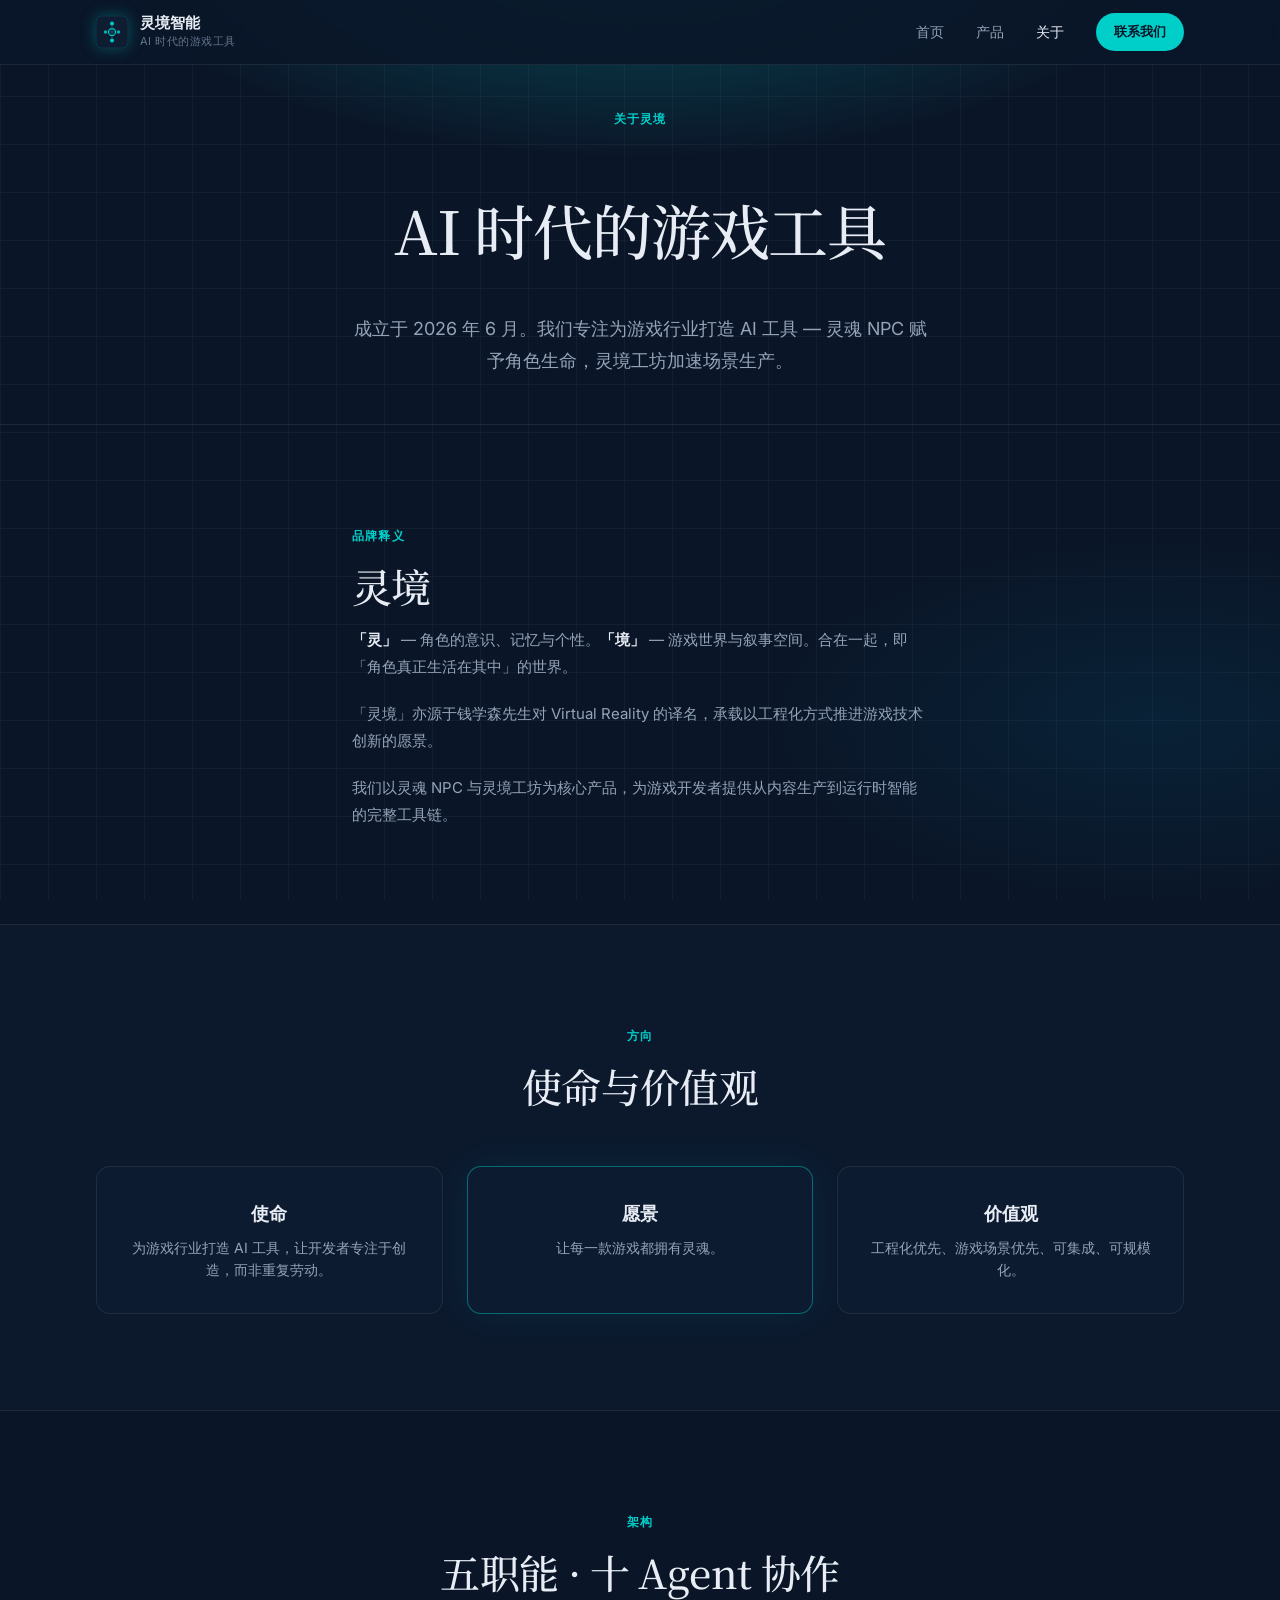
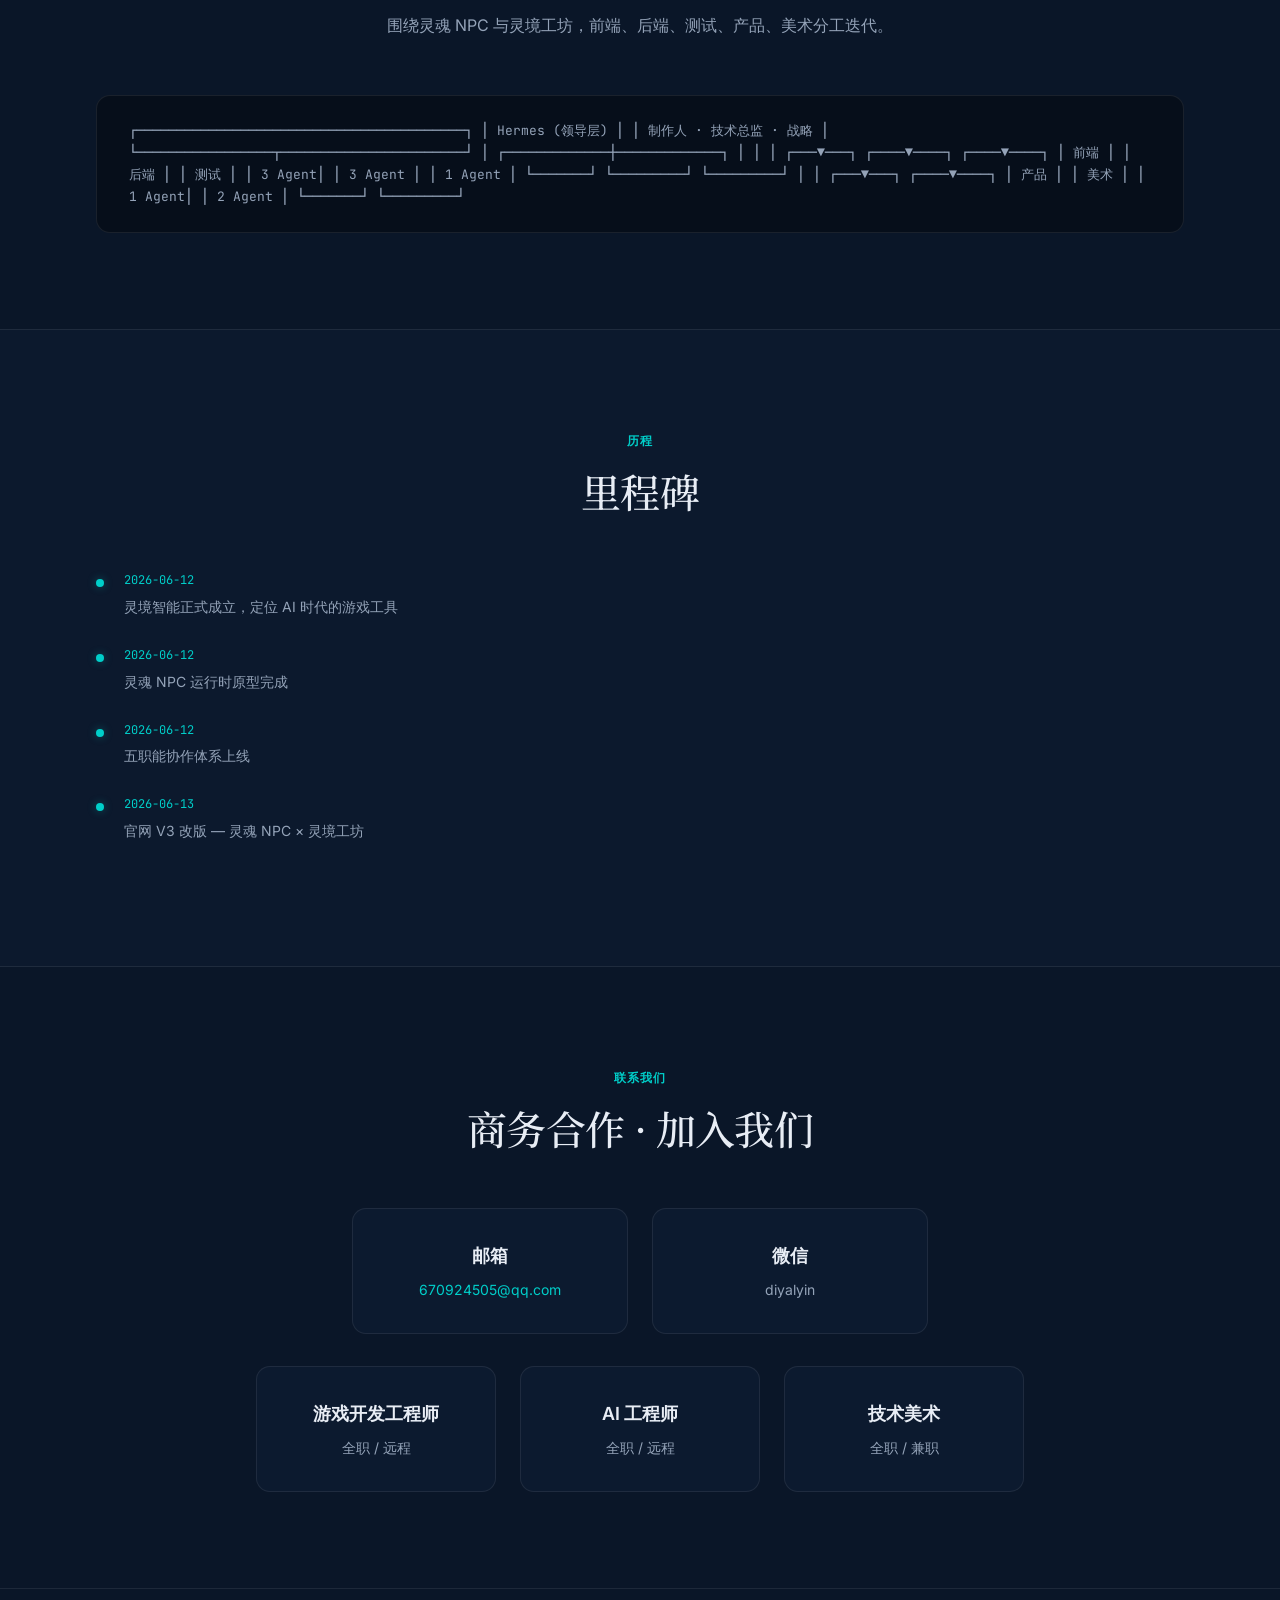
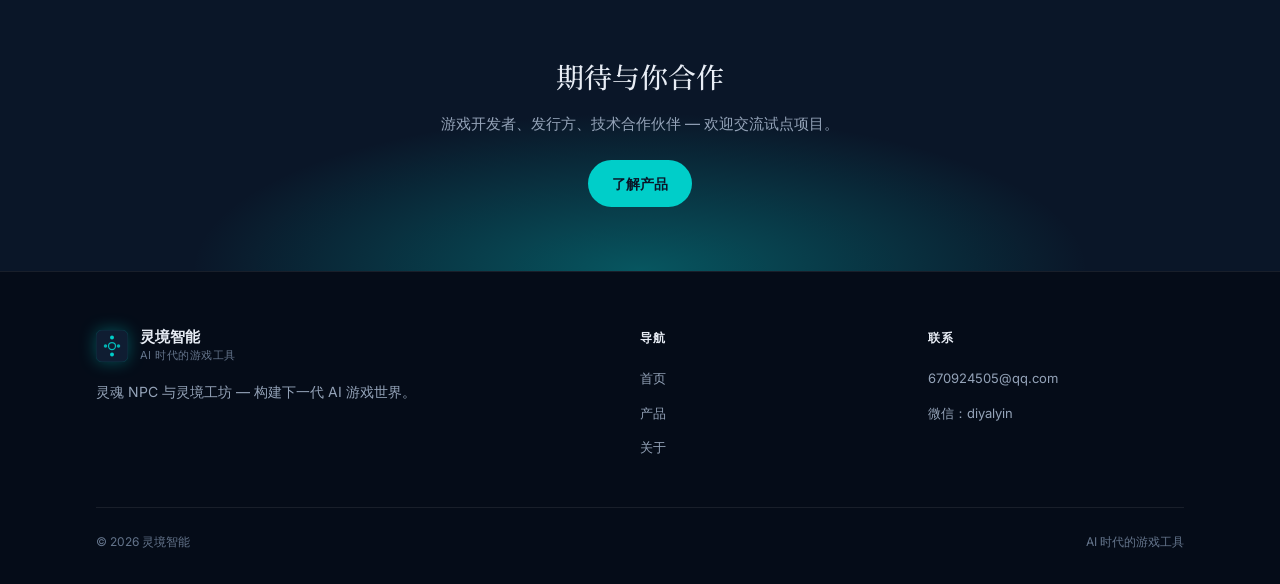
==== about/index.html @ af790daf "feat: 官网 V3 改版 — AI 时代的游戏工具 - 战略定位调整为「AI 时代的游戏工具」 - 主打产品：灵魂 NPC + 灵境工坊 - 移除内部工具（MCP/DSL 等）对外展示 - 首页重" ====
<!DOCTYPE html>
<html lang="zh-CN">
<head>
  <meta charset="UTF-8">
  <meta name="viewport" content="width=device-width, initial-scale=1.0">
  <link rel="icon" type="image/svg+xml" href="../favicon.svg">
  <meta name="description" content="灵境智能 — AI 时代的游戏工具。使命、愿景与团队。">
  <meta property="og:title" content="关于我们 | 灵境智能">
  <link rel="preconnect" href="https://fonts.googleapis.com">
  <link rel="preconnect" href="https://fonts.gstatic.com" crossorigin>
  <link href="https://fonts.googleapis.com/css2?family=Inter:wght@400;500;600&family=JetBrains+Mono:wght@400;500&family=Noto+Serif+SC:wght@400;500;600&display=swap" rel="stylesheet">
  <link rel="stylesheet" href="../assets/site.css">
  <title>关于我们 | 灵境智能</title>
</head>
<body>
  <header class="site-header">
    <div class="container inner">
      <a href="../" class="brand">
        <svg class="brand-logo" width="32" height="32" viewBox="0 0 32 32" fill="none" aria-hidden="true">
          <rect width="32" height="32" rx="6" fill="#0f1d32" stroke="rgba(0,206,201,0.25)" stroke-width="0.5"/>
          <circle cx="16" cy="7.5" r="2" fill="#00cec9"/>
          <circle cx="9.5" cy="16" r="1.75" fill="#00cec9" opacity="0.85"/>
          <circle cx="22.5" cy="16" r="1.75" fill="#00cec9" opacity="0.85"/>
          <circle cx="16" cy="24.5" r="2" fill="#00cec9"/>
          <circle cx="16" cy="16" r="3.5" stroke="#00cec9" stroke-width="1.25" fill="none" opacity="0.9"/>
          <line x1="16" y1="9.5" x2="16" y2="22.5" stroke="#00cec9" stroke-width="0.75" opacity="0.45"/>
          <line x1="11" y1="16" x2="21" y2="16" stroke="#00cec9" stroke-width="0.75" opacity="0.3"/>
        </svg>
        <div>
          <div class="brand-name">灵境智能</div>
          <div class="brand-tag">AI 时代的游戏工具</div>
        </div>
      </a>
      <nav class="nav-desktop">
        <a href="../" class="nav-link">首页</a>
        <a href="../product/" class="nav-link">产品</a>
        <a href="./" class="nav-link active">关于</a>
        <a href="#contact" class="btn btn-primary btn-sm">联系我们</a>
      </nav>
      <button id="nav-toggle" class="nav-toggle" aria-label="打开菜单" aria-expanded="false">
        <svg width="24" height="24" fill="none" stroke="currentColor" stroke-width="2" viewBox="0 0 24 24"><path d="M4 6h16M4 12h16M4 18h16"/></svg>
      </button>
    </div>
    <div id="nav-mobile" class="nav-mobile container">
      <a href="../">首页</a>
      <a href="../product/">产品</a>
      <a href="./" class="active">关于</a>
    </div>
  </header>

  <main>
    <section class="page-hero">
      <div class="container fade-in text-center" style="max-width:40rem;margin:0 auto">
        <span class="eyebrow">关于灵境</span>
        <h1 class="display-xl">AI 时代的游戏工具</h1>
        <p class="lead" style="margin:1.25rem auto 0">
          成立于 2026 年 6 月。我们专注为游戏行业打造 AI 工具 — 灵魂 NPC 赋予角色生命，灵境工坊加速场景生产。
        </p>
      </div>
    </section>

    <section class="section">
      <div class="container" style="max-width:40rem">
        <div class="fade-in">
          <span class="eyebrow">品牌释义</span>
          <h2 class="display-lg section-title">灵境</h2>
          <div style="color:var(--ink-muted);font-size:0.9375rem;line-height:1.8">
            <p style="margin:0 0 1.25rem"><strong style="color:var(--ink)">「灵」</strong> — 角色的意识、记忆与个性。<strong style="color:var(--ink)">「境」</strong> — 游戏世界与叙事空间。合在一起，即「角色真正生活在其中」的世界。</p>
            <p style="margin:0 0 1.25rem">「灵境」亦源于钱学森先生对 Virtual Reality 的译名，承载以工程化方式推进游戏技术创新的愿景。</p>
            <p style="margin:0">我们以灵魂 NPC 与灵境工坊为核心产品，为游戏开发者提供从内容生产到运行时智能的完整工具链。</p>
          </div>
        </div>
      </div>
    </section>

    <section class="section section-alt">
      <div class="container">
        <div class="section-header center fade-in">
          <span class="eyebrow">方向</span>
          <h2 class="display-lg section-title">使命与价值观</h2>
        </div>
        <div class="card-grid cols-3 fade-in">
          <div class="card text-center">
            <h3>使命</h3>
            <p>为游戏行业打造 AI 工具，让开发者专注于创造，而非重复劳动。</p>
          </div>
          <div class="card text-center featured">
            <h3>愿景</h3>
            <p>让每一款游戏都拥有灵魂。</p>
          </div>
          <div class="card text-center">
            <h3>价值观</h3>
            <p>工程化优先、游戏场景优先、可集成、可规模化。</p>
          </div>
        </div>
      </div>
    </section>

    <section class="section">
      <div class="container">
        <div class="section-header center fade-in">
          <span class="eyebrow">架构</span>
          <h2 class="display-lg section-title">五职能 · 十 Agent 协作</h2>
          <p class="section-desc">围绕灵魂 NPC 与灵境工坊，前端、后端、测试、产品、美术分工迭代。</p>
        </div>
        <div class="code-block fade-in diagram">
┌─────────────────────────────────────────┐
│              Hermes (领导层)               │
│         制作人 · 技术总监 · 战略            │
└─────────────────┬───────────────────────┘
                  │
    ┌─────────────┼─────────────┐
    │             │             │
┌───▼───┐   ┌────▼────┐   ┌────▼────┐
│ 前端  │   │  后端   │   │  测试   │
│ 3 Agent│   │ 3 Agent │   │ 1 Agent │
└───────┘   └─────────┘   └─────────┘
    │             │
┌───▼───┐   ┌────▼────┐
│ 产品  │   │  美术   │
│ 1 Agent│   │ 2 Agent │
└───────┘   └─────────┘
        </div>
      </div>
    </section>

    <section class="section section-alt">
      <div class="container">
        <div class="section-header center fade-in">
          <span class="eyebrow">历程</span>
          <h2 class="display-lg section-title">里程碑</h2>
        </div>
        <div class="timeline fade-in">
          <div class="timeline-item"><div class="timeline-dot"></div><div><div class="timeline-date">2026-06-12</div><div class="timeline-text">灵境智能正式成立，定位 AI 时代的游戏工具</div></div></div>
          <div class="timeline-item"><div class="timeline-dot"></div><div><div class="timeline-date">2026-06-12</div><div class="timeline-text">灵魂 NPC 运行时原型完成</div></div></div>
          <div class="timeline-item"><div class="timeline-dot"></div><div><div class="timeline-date">2026-06-12</div><div class="timeline-text">五职能协作体系上线</div></div></div>
          <div class="timeline-item"><div class="timeline-dot"></div><div><div class="timeline-date">2026-06-13</div><div class="timeline-text">官网 V3 改版 — 灵魂 NPC × 灵境工坊</div></div></div>
        </div>
      </div>
    </section>

    <section class="section" id="contact">
      <div class="container">
        <div class="section-header center fade-in">
          <span class="eyebrow">联系我们</span>
          <h2 class="display-lg section-title">商务合作 · 加入我们</h2>
        </div>
        <div class="card-grid cols-2 fade-in" style="max-width:36rem;margin:0 auto 2rem">
          <div class="card text-center">
            <h3>邮箱</h3>
            <p><a href="mailto:670924505@qq.com" style="color:var(--accent)">670924505@qq.com</a></p>
          </div>
          <div class="card text-center">
            <h3>微信</h3>
            <p>diyalyin</p>
          </div>
        </div>
        <div class="card-grid cols-3 fade-in" style="max-width:48rem;margin:0 auto">
          <div class="card text-center"><h3>游戏开发工程师</h3><p>全职 / 远程</p></div>
          <div class="card text-center"><h3>AI 工程师</h3><p>全职 / 远程</p></div>
          <div class="card text-center"><h3>技术美术</h3><p>全职 / 兼职</p></div>
        </div>
      </div>
    </section>

    <section class="cta-band">
      <div class="container fade-in">
        <h2>期待与你合作</h2>
        <p>游戏开发者、发行方、技术合作伙伴 — 欢迎交流试点项目。</p>
        <a href="../product/" class="btn btn-primary">了解产品</a>
      </div>
    </section>
  </main>

  <footer class="site-footer">
    <div class="container">
      <div class="footer-grid">
        <div>
          <a href="../" class="brand">
            <svg class="brand-logo" width="32" height="32" viewBox="0 0 32 32" fill="none" aria-hidden="true">
              <rect width="32" height="32" rx="6" fill="#0f1d32" stroke="rgba(0,206,201,0.25)" stroke-width="0.5"/>
              <circle cx="16" cy="7.5" r="2" fill="#00cec9"/>
              <circle cx="9.5" cy="16" r="1.75" fill="#00cec9" opacity="0.85"/>
              <circle cx="22.5" cy="16" r="1.75" fill="#00cec9" opacity="0.85"/>
              <circle cx="16" cy="24.5" r="2" fill="#00cec9"/>
              <circle cx="16" cy="16" r="3.5" stroke="#00cec9" stroke-width="1.25" fill="none" opacity="0.9"/>
            </svg>
            <div><div class="brand-name">灵境智能</div><div class="brand-tag">AI 时代的游戏工具</div></div>
          </a>
          <p class="footer-desc">灵魂 NPC 与灵境工坊 — 构建下一代 AI 游戏世界。</p>
        </div>
        <div class="footer-col"><h4>导航</h4><ul><li><a href="../">首页</a></li><li><a href="../product/">产品</a></li><li><a href="./">关于</a></li></ul></div>
        <div class="footer-col"><h4>联系</h4><ul><li><a href="mailto:670924505@qq.com">670924505@qq.com</a></li><li><span>微信：diyalyin</span></li></ul></div>
      </div>
      <div class="footer-bottom"><span>© 2026 灵境智能</span><span>AI 时代的游戏工具</span></div>
    </div>
  </footer>
  <script src="../assets/site.js"></script>
</body>
</html>
---- assets/site.css ----
/* 灵境智能 — AI 时代的游戏工具 · 深色科技风 */
:root {
  --bg-deep: #0a1628;
  --bg-elevated: #0f1d32;
  --bg-card: rgba(15, 29, 50, 0.72);
  --bg-card-hover: rgba(20, 36, 62, 0.85);
  --ink: #e8edf5;
  --ink-muted: #94a3b8;
  --ink-subtle: #64748b;
  --accent: #00cec9;
  --accent-dim: rgba(0, 206, 201, 0.15);
  --accent-glow: rgba(0, 206, 201, 0.35);
  --border: rgba(255, 255, 255, 0.08);
  --border-strong: rgba(255, 255, 255, 0.14);
  --max-w: 72rem;
  --section-y: 6rem;
  --radius: 0.625rem;
  --radius-lg: 0.875rem;
  --font-display: "Noto Serif SC", "Source Han Serif SC", Georgia, serif;
  --font-body: "Inter", system-ui, -apple-system, sans-serif;
  --font-mono: "JetBrains Mono", "Fira Code", monospace;
}

*, *::before, *::after { box-sizing: border-box; }

html {
  scroll-behavior: smooth;
  -webkit-font-smoothing: antialiased;
}

body {
  margin: 0;
  font-family: var(--font-body);
  font-size: 1rem;
  line-height: 1.65;
  color: var(--ink);
  background-color: var(--bg-deep);
  background-image:
    radial-gradient(ellipse 80% 50% at 50% -10%, var(--accent-glow) 0%, transparent 55%),
    radial-gradient(ellipse 60% 40% at 90% 80%, rgba(0, 120, 160, 0.12) 0%, transparent 50%),
    linear-gradient(rgba(255, 255, 255, 0.035) 1px, transparent 1px),
    linear-gradient(90deg, rgba(255, 255, 255, 0.035) 1px, transparent 1px);
  background-size: 100% 100%, 100% 100%, 48px 48px, 48px 48px;
  background-attachment: fixed;
}

img, svg { display: block; max-width: 100%; }

a { color: inherit; text-decoration: none; }

.container {
  width: 100%;
  max-width: var(--max-w);
  margin: 0 auto;
  padding: 0 1.5rem;
}

@media (min-width: 768px) {
  .container { padding: 0 2rem; }
}

/* —— Typography —— */
.display-xl {
  font-family: var(--font-display);
  font-size: clamp(2.25rem, 5vw, 3.75rem);
  font-weight: 500;
  line-height: 1.15;
  letter-spacing: -0.02em;
  color: var(--ink);
}

.display-lg {
  font-family: var(--font-display);
  font-size: clamp(1.75rem, 3.5vw, 2.5rem);
  font-weight: 500;
  line-height: 1.2;
  letter-spacing: -0.015em;
}

.lead {
  font-size: 1.125rem;
  line-height: 1.75;
  color: var(--ink-muted);
  max-width: 36rem;
}

.eyebrow {
  display: inline-block;
  font-size: 0.75rem;
  font-weight: 600;
  letter-spacing: 0.1em;
  text-transform: uppercase;
  color: var(--accent);
  margin-bottom: 1rem;
}

.section-title { margin: 0 0 1rem; }

.section-desc {
  margin: 0;
  color: var(--ink-muted);
  max-width: 32rem;
}

/* —— Logo SVG —— */
.brand-logo {
  flex-shrink: 0;
  filter: drop-shadow(0 0 8px var(--accent-glow));
}

/* —— Header —— */
.site-header {
  position: fixed;
  top: 0;
  left: 0;
  right: 0;
  z-index: 100;
  background: rgba(10, 22, 40, 0.88);
  backdrop-filter: blur(16px);
  border-bottom: 1px solid var(--border);
}

.site-header .inner {
  display: flex;
  align-items: center;
  justify-content: space-between;
  height: 4rem;
}

.brand {
  display: flex;
  align-items: center;
  gap: 0.75rem;
}

.brand-name {
  font-weight: 600;
  font-size: 0.9375rem;
  line-height: 1.2;
}

.brand-tag {
  font-size: 0.6875rem;
  color: var(--ink-subtle);
  letter-spacing: 0.04em;
}

.nav-desktop {
  display: none;
  align-items: center;
  gap: 2rem;
}

@media (min-width: 768px) {
  .nav-desktop { display: flex; }
}

.nav-link {
  font-size: 0.875rem;
  font-weight: 500;
  color: var(--ink-muted);
  transition: color 0.2s;
}

.nav-link:hover,
.nav-link.active { color: var(--ink); }

.nav-toggle {
  display: flex;
  padding: 0.5rem;
  background: none;
  border: none;
  cursor: pointer;
  color: var(--ink);
}

@media (min-width: 768px) {
  .nav-toggle { display: none; }
}

.nav-mobile {
  display: none;
  padding: 1rem 0 1.25rem;
  border-top: 1px solid var(--border);
  background: var(--bg-deep);
}

.nav-mobile.open { display: block; }

.nav-mobile a {
  display: block;
  padding: 0.625rem 0;
  font-size: 0.875rem;
  font-weight: 500;
  color: var(--ink-muted);
}

.nav-mobile a.active { color: var(--accent); }

/* —— Buttons —— */
.btn {
  display: inline-flex;
  align-items: center;
  justify-content: center;
  gap: 0.5rem;
  padding: 0.75rem 1.5rem;
  font-size: 0.875rem;
  font-weight: 600;
  border-radius: 999px;
  border: none;
  cursor: pointer;
  transition: background 0.2s, color 0.2s, border-color 0.2s, box-shadow 0.2s;
}

.btn-primary {
  background: var(--accent);
  color: var(--bg-deep);
}

.btn-primary:hover {
  background: #2dd4cc;
  box-shadow: 0 0 24px var(--accent-glow);
}

.btn-secondary {
  background: transparent;
  color: var(--ink);
  border: 1px solid var(--border-strong);
}

.btn-secondary:hover {
  border-color: var(--accent);
  background: var(--accent-dim);
}

.btn-accent {
  background: var(--accent-dim);
  color: var(--accent);
  border: 1px solid rgba(0, 206, 201, 0.3);
}

.btn-accent:hover {
  background: rgba(0, 206, 201, 0.25);
}

.btn-sm { padding: 0.5rem 1.125rem; font-size: 0.8125rem; }

/* —— Hero —— */
.hero {
  padding: calc(4rem + 3rem) 0 var(--section-y);
  position: relative;
}

.hero::before {
  content: "";
  position: absolute;
  top: 10%;
  right: 5%;
  width: 28rem;
  height: 28rem;
  background: radial-gradient(circle, var(--accent-glow) 0%, transparent 65%);
  pointer-events: none;
  z-index: 0;
}

.hero-grid {
  display: grid;
  gap: 3rem;
  align-items: center;
  position: relative;
  z-index: 1;
}

@media (min-width: 960px) {
  .hero-grid {
    grid-template-columns: 1fr 1fr;
    gap: 4rem;
  }
}

.hero-actions {
  display: flex;
  flex-wrap: wrap;
  gap: 0.75rem;
  margin-top: 2rem;
}

/* Hero capability cards (CSS-drawn) */
.hero-cards {
  position: relative;
  min-height: 22rem;
  display: flex;
  align-items: center;
  justify-content: center;
}

.hero-card {
  position: absolute;
  width: min(17rem, 88%);
  padding: 1.25rem 1.375rem;
  border-radius: var(--radius-lg);
  background: var(--bg-card);
  border: 1px solid var(--border);
  backdrop-filter: blur(12px);
  box-shadow: 0 8px 32px rgba(0, 0, 0, 0.35);
  transition: transform 0.4s ease, border-color 0.3s;
}

.hero-card:hover {
  border-color: rgba(0, 206, 201, 0.4);
}

.hero-card-icon {
  display: flex;
  align-items: center;
  justify-content: center;
  width: 2.25rem;
  height: 2.25rem;
  border-radius: var(--radius);
  background: var(--accent-dim);
  margin-bottom: 0.75rem;
  color: var(--accent);
}

.hero-card h3 {
  margin: 0 0 0.375rem;
  font-size: 1rem;
  font-weight: 600;
  font-family: var(--font-display);
}

.hero-card p {
  margin: 0;
  font-size: 0.8125rem;
  color: var(--ink-muted);
  line-height: 1.55;
}

.hero-card-tag {
  display: inline-block;
  margin-top: 0.625rem;
  font-family: var(--font-mono);
  font-size: 0.625rem;
  color: var(--accent);
  letter-spacing: 0.04em;
}

.hero-card-1 {
  top: 0;
  left: 0;
  transform: rotate(-2deg);
  z-index: 3;
}

.hero-card-2 {
  top: 50%;
  right: 0;
  transform: translateY(-50%) rotate(1.5deg);
  z-index: 2;
}

.hero-card-3 {
  bottom: 0;
  left: 12%;
  transform: rotate(-1deg);
  z-index: 1;
}

@media (max-width: 959px) {
  .hero-cards {
    min-height: 26rem;
    margin-top: 1rem;
  }

  .hero-card-1 { top: 0; left: 50%; transform: translateX(-50%) rotate(-1deg); }
  .hero-card-2 { top: 34%; left: 50%; transform: translateX(-50%); }
  .hero-card-3 { bottom: 0; left: 50%; transform: translateX(-50%) rotate(1deg); }
}

/* —— Stats —— */
.stats-row {
  display: grid;
  grid-template-columns: repeat(2, 1fr);
  gap: 1px;
  background: var(--border);
  border: 1px solid var(--border);
  border-radius: var(--radius-lg);
  overflow: hidden;
  margin-top: 4rem;
}

@media (min-width: 640px) {
  .stats-row { grid-template-columns: repeat(4, 1fr); }
}

.stat-cell {
  background: var(--bg-elevated);
  padding: 1.5rem;
  text-align: center;
}

.stat-value {
  font-family: var(--font-display);
  font-size: 1.75rem;
  font-weight: 500;
  color: var(--accent);
}

.stat-label {
  font-size: 0.75rem;
  color: var(--ink-subtle);
  margin-top: 0.25rem;
}

/* —— Sections —— */
.section { padding: var(--section-y) 0; }

.section-alt {
  background: rgba(15, 29, 50, 0.5);
  border-top: 1px solid var(--border);
  border-bottom: 1px solid var(--border);
}

.section-dark {
  background: var(--bg-elevated);
  border-top: 1px solid var(--border);
}

.section-header { margin-bottom: 3.5rem; }

.section-header.center { text-align: center; }

.section-header.center .section-desc {
  margin-left: auto;
  margin-right: auto;
}

/* —— Cards —— */
.card-grid {
  display: grid;
  gap: 1.5rem;
}

@media (min-width: 768px) {
  .card-grid.cols-3 { grid-template-columns: repeat(3, 1fr); }
  .card-grid.cols-2 { grid-template-columns: repeat(2, 1fr); }
  .card-grid.cols-4 { grid-template-columns: repeat(4, 1fr); }
}

.card {
  background: var(--bg-card);
  border: 1px solid var(--border);
  border-radius: var(--radius-lg);
  padding: 2rem;
  transition: border-color 0.2s, background 0.2s, transform 0.2s;
}

.card:hover {
  border-color: rgba(0, 206, 201, 0.35);
  background: var(--bg-card-hover);
}

.card.featured {
  border-color: rgba(0, 206, 201, 0.45);
  box-shadow: 0 0 40px rgba(0, 206, 201, 0.08);
}

.card-tag {
  font-family: var(--font-mono);
  font-size: 0.6875rem;
  color: var(--accent);
  margin-bottom: 0.75rem;
}

.card-status {
  font-size: 0.6875rem;
  font-weight: 600;
  padding: 0.2rem 0.5rem;
  border-radius: 999px;
  background: var(--accent-dim);
  color: var(--accent);
}

.card-status.soon {
  background: rgba(100, 116, 139, 0.2);
  color: var(--ink-subtle);
}

.card h3 {
  margin: 0 0 0.5rem;
  font-size: 1.125rem;
  font-weight: 600;
}

.card p {
  margin: 0;
  font-size: 0.875rem;
  color: var(--ink-muted);
  line-height: 1.6;
}

.card-list {
  list-style: none;
  margin: 1.25rem 0 0;
  padding: 0;
}

.card-list li {
  font-size: 0.8125rem;
  color: var(--ink-muted);
  padding: 0.375rem 0;
  border-top: 1px solid var(--border);
}

.card-list li::before {
  content: "—";
  margin-right: 0.5rem;
  color: var(--accent);
}

/* —— Architecture stack —— */
.stack-diagram {
  display: grid;
  gap: 0.75rem;
  max-width: 36rem;
}

.stack-layer {
  display: flex;
  align-items: center;
  gap: 1rem;
  padding: 1rem 1.25rem;
  border-radius: var(--radius);
  border: 1px solid var(--border);
  background: var(--bg-card);
}

.stack-layer.highlight {
  border-color: rgba(0, 206, 201, 0.4);
  background: var(--accent-dim);
}

.stack-num {
  font-family: var(--font-mono);
  font-size: 0.75rem;
  color: var(--accent);
  min-width: 1.5rem;
}

.stack-layer h4 {
  margin: 0;
  font-size: 0.9375rem;
  font-weight: 600;
}

.stack-layer p {
  margin: 0.125rem 0 0;
  font-size: 0.75rem;
  color: var(--ink-muted);
}

/* —— Capability items —— */
.cap-item {
  padding: 2rem 0;
  border-top: 1px solid var(--border);
}

.cap-item:first-child { border-top: none; padding-top: 0; }

@media (min-width: 768px) {
  .cap-grid {
    display: grid;
    grid-template-columns: repeat(2, 1fr);
    gap: 0 3rem;
  }
  .cap-item { border-top: none; padding: 0; }
}

.cap-num {
  font-family: var(--font-mono);
  font-size: 0.75rem;
  color: var(--accent);
  margin-bottom: 0.75rem;
}

.cap-item h3 {
  margin: 0 0 0.5rem;
  font-size: 1rem;
  font-weight: 600;
}

.cap-item p {
  margin: 0;
  font-size: 0.875rem;
  color: var(--ink-muted);
}

/* —— Code block —— */
.code-block {
  background: rgba(0, 0, 0, 0.35);
  border: 1px solid var(--border);
  border-radius: var(--radius-lg);
  padding: 1.5rem 2rem;
  overflow-x: auto;
  font-family: var(--font-mono);
  font-size: 0.8125rem;
  line-height: 1.7;
  color: var(--ink-muted);
}

.code-block .comment { color: var(--ink-subtle); }
.code-block .key { color: var(--accent); }
.code-block .str { color: #a5b4fc; }

/* —— Team —— */
.team-card {
  display: flex;
  flex-direction: column;
  gap: 0.5rem;
}

.team-card .dept {
  font-size: 0.6875rem;
  font-weight: 600;
  letter-spacing: 0.06em;
  text-transform: uppercase;
  color: var(--accent);
}

.team-tags {
  display: flex;
  flex-wrap: wrap;
  gap: 0.375rem;
  margin-top: 0.75rem;
}

.team-tags span {
  font-size: 0.6875rem;
  padding: 0.25rem 0.5rem;
  border: 1px solid var(--border);
  border-radius: var(--radius);
  color: var(--ink-muted);
}

/* —— Timeline —— */
.timeline { max-width: 32rem; }

.timeline-item {
  display: flex;
  gap: 1.25rem;
  padding-bottom: 1.75rem;
}

.timeline-dot {
  width: 0.5rem;
  height: 0.5rem;
  border-radius: 50%;
  background: var(--accent);
  margin-top: 0.5rem;
  flex-shrink: 0;
  box-shadow: 0 0 8px var(--accent-glow);
}

.timeline-date {
  font-family: var(--font-mono);
  font-size: 0.75rem;
  color: var(--accent);
}

.timeline-text {
  font-size: 0.875rem;
  color: var(--ink-muted);
  margin-top: 0.25rem;
}

/* —— Tool cards —— */
.tool-card {
  padding: 1.25rem;
  border: 1px solid var(--border);
  border-radius: var(--radius);
  background: var(--bg-card);
}

.tool-card code {
  font-family: var(--font-mono);
  font-size: 0.8125rem;
  color: var(--accent);
}

.tool-cat {
  font-size: 0.625rem;
  font-weight: 600;
  letter-spacing: 0.05em;
  text-transform: uppercase;
  color: var(--ink-subtle);
}

/* —— CTA band —— */
.cta-band {
  padding: 4rem 0;
  text-align: center;
  border-top: 1px solid var(--border);
  position: relative;
}

.cta-band::before {
  content: "";
  position: absolute;
  inset: 0;
  background: radial-gradient(ellipse 50% 80% at 50% 100%, var(--accent-glow) 0%, transparent 70%);
  pointer-events: none;
}

.cta-band h2 {
  margin: 0 0 0.75rem;
  font-family: var(--font-display);
  font-size: 1.75rem;
  font-weight: 500;
  position: relative;
}

.cta-band p {
  margin: 0 auto 1.5rem;
  max-width: 28rem;
  color: var(--ink-muted);
  font-size: 0.9375rem;
  position: relative;
}

.cta-band .btn { position: relative; }

/* —— Footer —— */
.site-footer {
  background: rgba(5, 12, 24, 0.95);
  color: var(--ink-muted);
  padding: 3.5rem 0 2rem;
  border-top: 1px solid var(--border);
}

.site-footer .brand-name { color: var(--ink); }

.footer-grid {
  display: grid;
  gap: 2rem;
  margin-bottom: 2.5rem;
}

@media (min-width: 768px) {
  .footer-grid { grid-template-columns: 2fr 1fr 1fr; }
}

.footer-desc {
  font-size: 0.875rem;
  line-height: 1.6;
  max-width: 22rem;
  margin-top: 1rem;
}

.footer-col h4 {
  font-size: 0.75rem;
  font-weight: 600;
  letter-spacing: 0.06em;
  text-transform: uppercase;
  color: var(--ink);
  margin: 0 0 1rem;
}

.footer-col ul {
  list-style: none;
  margin: 0;
  padding: 0;
}

.footer-col li { margin-bottom: 0.5rem; }

.footer-col a,
.footer-col span {
  font-size: 0.8125rem;
  color: var(--ink-muted);
  transition: color 0.2s;
}

.footer-col a:hover { color: var(--accent); }

.footer-bottom {
  padding-top: 1.5rem;
  border-top: 1px solid var(--border);
  display: flex;
  flex-wrap: wrap;
  justify-content: space-between;
  gap: 0.5rem;
  font-size: 0.75rem;
  color: var(--ink-subtle);
}

/* —— Page hero —— */
.page-hero {
  padding: calc(4rem + 2.5rem) 0 3rem;
  border-bottom: 1px solid var(--border);
}

/* —— Steps —— */
.steps {
  display: grid;
  gap: 1.5rem;
}

@media (min-width: 768px) {
  .steps { grid-template-columns: repeat(3, 1fr); }
}

.step {
  padding: 2rem;
  border: 1px solid var(--border);
  border-radius: var(--radius-lg);
  background: var(--bg-card);
}

.step-num {
  font-family: var(--font-display);
  font-size: 2rem;
  font-weight: 500;
  color: var(--accent);
  opacity: 0.5;
  margin-bottom: 1rem;
}

.step code {
  display: block;
  margin-top: 0.75rem;
  font-family: var(--font-mono);
  font-size: 0.75rem;
  color: var(--accent);
  background: var(--accent-dim);
  padding: 0.5rem 0.75rem;
  border-radius: var(--radius);
}

/* —— Fade-in —— */
.fade-in {
  opacity: 0;
  transform: translateY(1rem);
  transition: opacity 0.6s ease, transform 0.6s ease;
}

.fade-in.visible {
  opacity: 1;
  transform: none;
}

/* —— Utility —— */
.flex-between {
  display: flex;
  justify-content: space-between;
  align-items: flex-start;
  gap: 1rem;
}

.mt-2 { margin-top: 2rem; }
.text-center { text-align: center; }

/* —— V3 Hero —— */
.hero-v3 {
  padding: calc(4rem + 4rem) 0 calc(var(--section-y) + 1rem);
  text-align: center;
}

.hero-v3-inner {
  max-width: 44rem;
  margin: 0 auto;
}

.hero-v3 .lead,
.hero-subtitle {
  margin: 1.5rem auto 0;
  max-width: 32rem;
  font-size: 1.25rem;
}

.hero-v3 .hero-actions {
  justify-content: center;
}

/* —— Product Showcase —— */
.product-showcase-card {
  padding: 2.5rem;
  display: flex;
  flex-direction: column;
}

.product-showcase-head {
  display: flex;
  align-items: flex-start;
  gap: 1.25rem;
  margin-bottom: 1rem;
}

.product-showcase-head h3 {
  margin: 0.25rem 0 0;
  font-size: 1.5rem;
  font-family: var(--font-display);
  font-weight: 500;
}

.product-showcase-icon {
  display: flex;
  align-items: center;
  justify-content: center;
  width: 3.5rem;
  height: 3.5rem;
  border-radius: var(--radius-lg);
  background: var(--accent-dim);
  color: var(--accent);
  flex-shrink: 0;
  box-shadow: 0 0 24px rgba(0, 206, 201, 0.12);
}

.product-showcase-icon.workshop {
  background: rgba(108, 92, 231, 0.15);
  color: #a29bfe;
  box-shadow: 0 0 24px rgba(108, 92, 231, 0.12);
}

.product-tagline {
  font-size: 0.9375rem;
  color: var(--ink-muted);
  line-height: 1.65;
  margin: 0 0 1.25rem;
}

.pain-block {
  background: rgba(0, 0, 0, 0.2);
  border: 1px solid var(--border);
  border-radius: var(--radius);
  padding: 1rem 1.25rem;
  margin-bottom: 1rem;
}

.pain-label {
  display: inline-block;
  font-size: 0.6875rem;
  font-weight: 600;
  letter-spacing: 0.06em;
  text-transform: uppercase;
  color: #fbbf24;
  margin-bottom: 0.25rem;
}

.product-features .card-list li::before {
  content: "✓";
  color: var(--accent);
}

/* —— Vision Band —— */
.vision-band {
  padding: 5rem 0;
  text-align: center;
  position: relative;
  border-top: 1px solid var(--border);
  border-bottom: 1px solid var(--border);
  background: rgba(15, 29, 50, 0.6);
}

.vision-band::before {
  content: "";
  position: absolute;
  inset: 0;
  background: radial-gradient(ellipse 60% 80% at 50% 50%, var(--accent-glow) 0%, transparent 70%);
  pointer-events: none;
}

.vision-band .container {
  position: relative;
}

.vision-quote {
  margin: 0.5rem 0 1.25rem;
  font-family: var(--font-display);
  background: linear-gradient(135deg, var(--ink) 0%, var(--accent) 100%);
  -webkit-background-clip: text;
  -webkit-text-fill-color: transparent;
  background-clip: text;
}

.vision-desc {
  max-width: 36rem;
  margin: 0 auto;
  color: var(--ink-muted);
  font-size: 0.9375rem;
  line-height: 1.75;
}

/* —— Contact WeChat —— */
.contact-wechat {
  margin-top: 1rem;
  font-size: 0.875rem;
  color: var(--ink-muted);
  position: relative;
}

/* —— Product Detail —— */
.product-detail-header {
  max-width: 36rem;
}
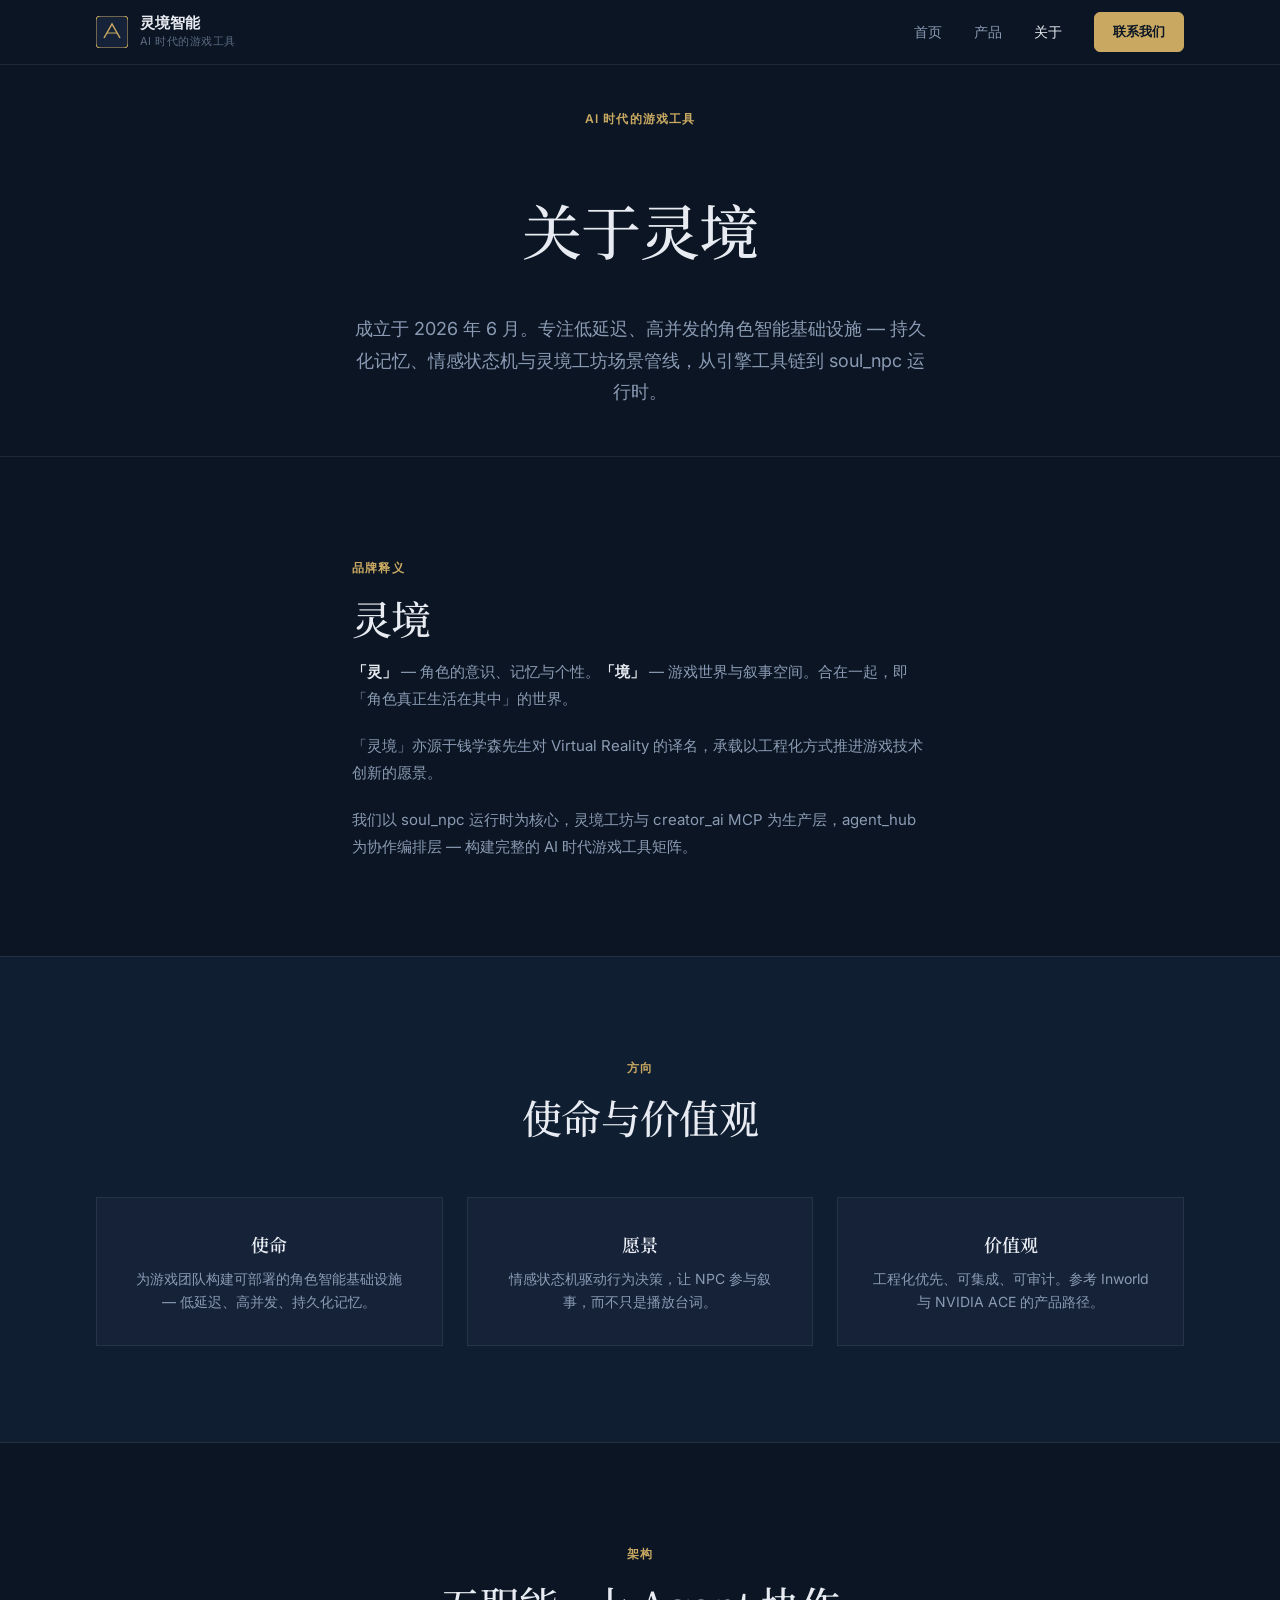
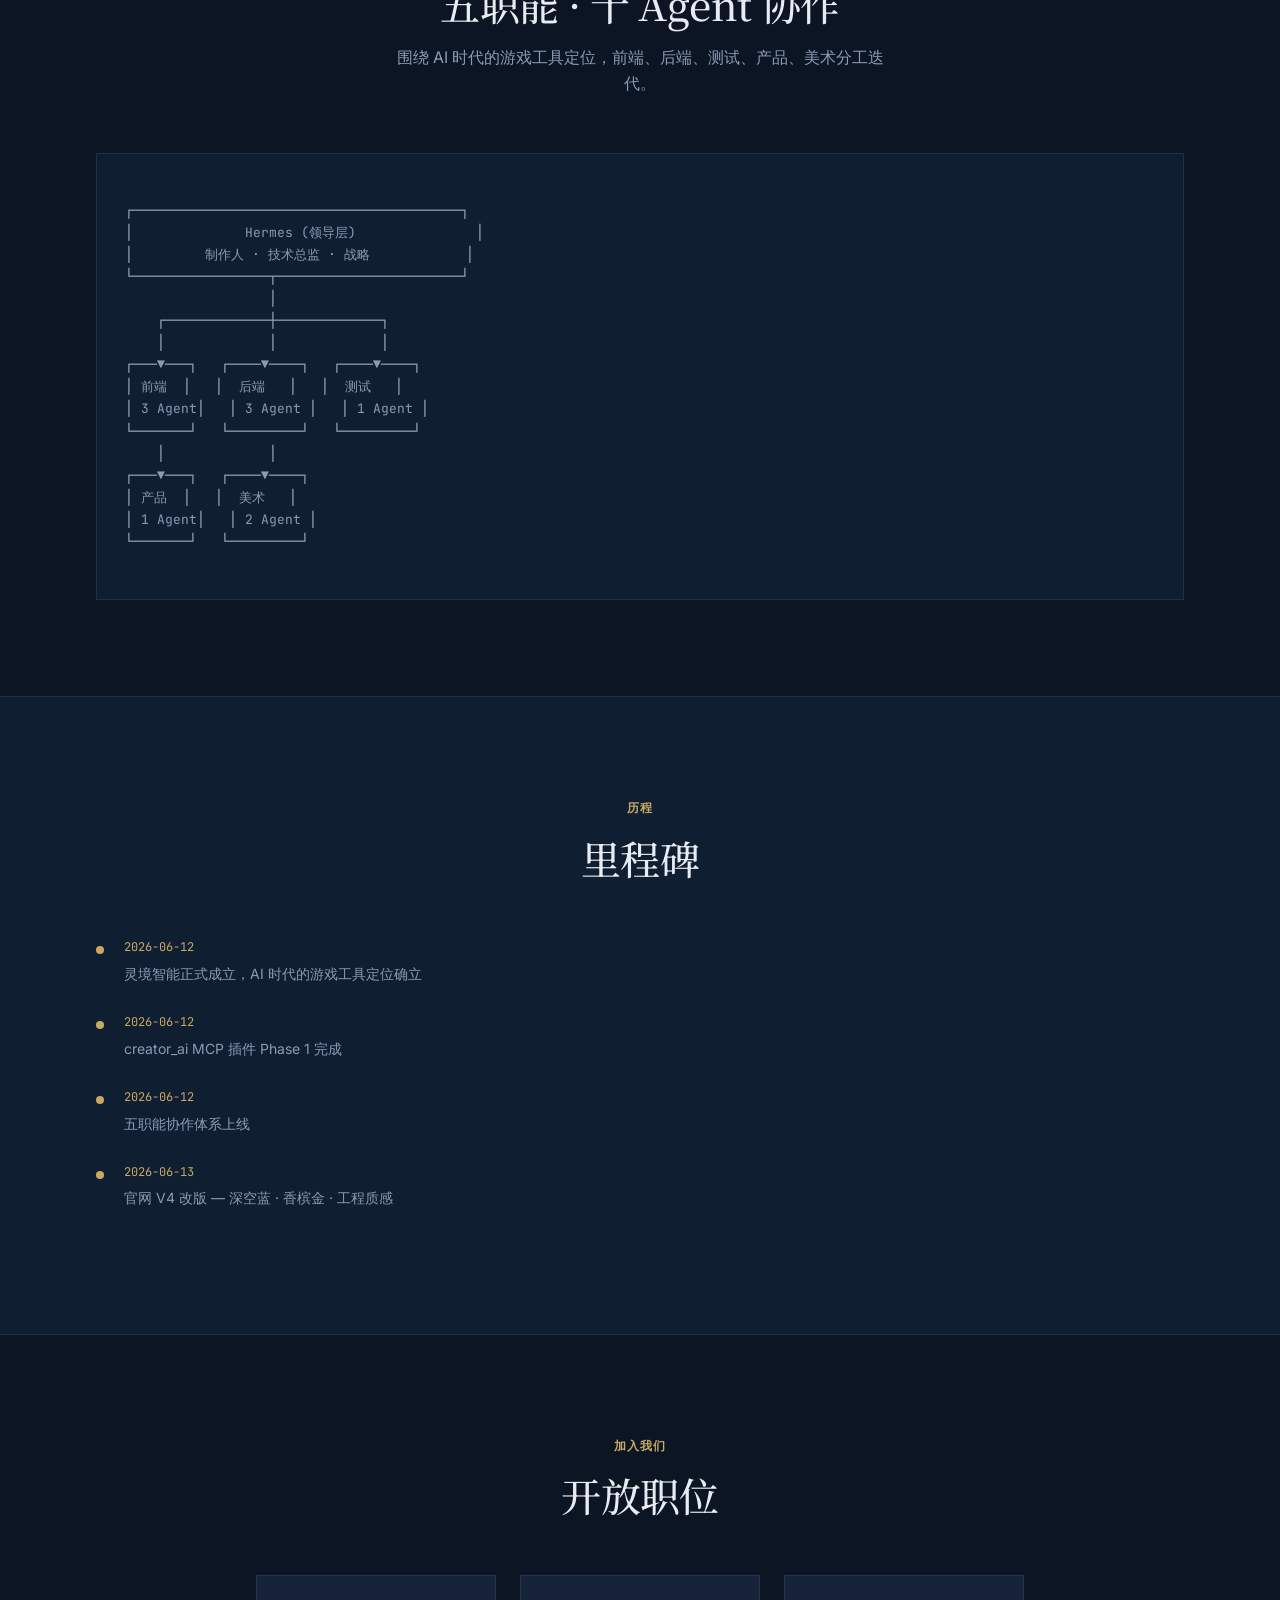
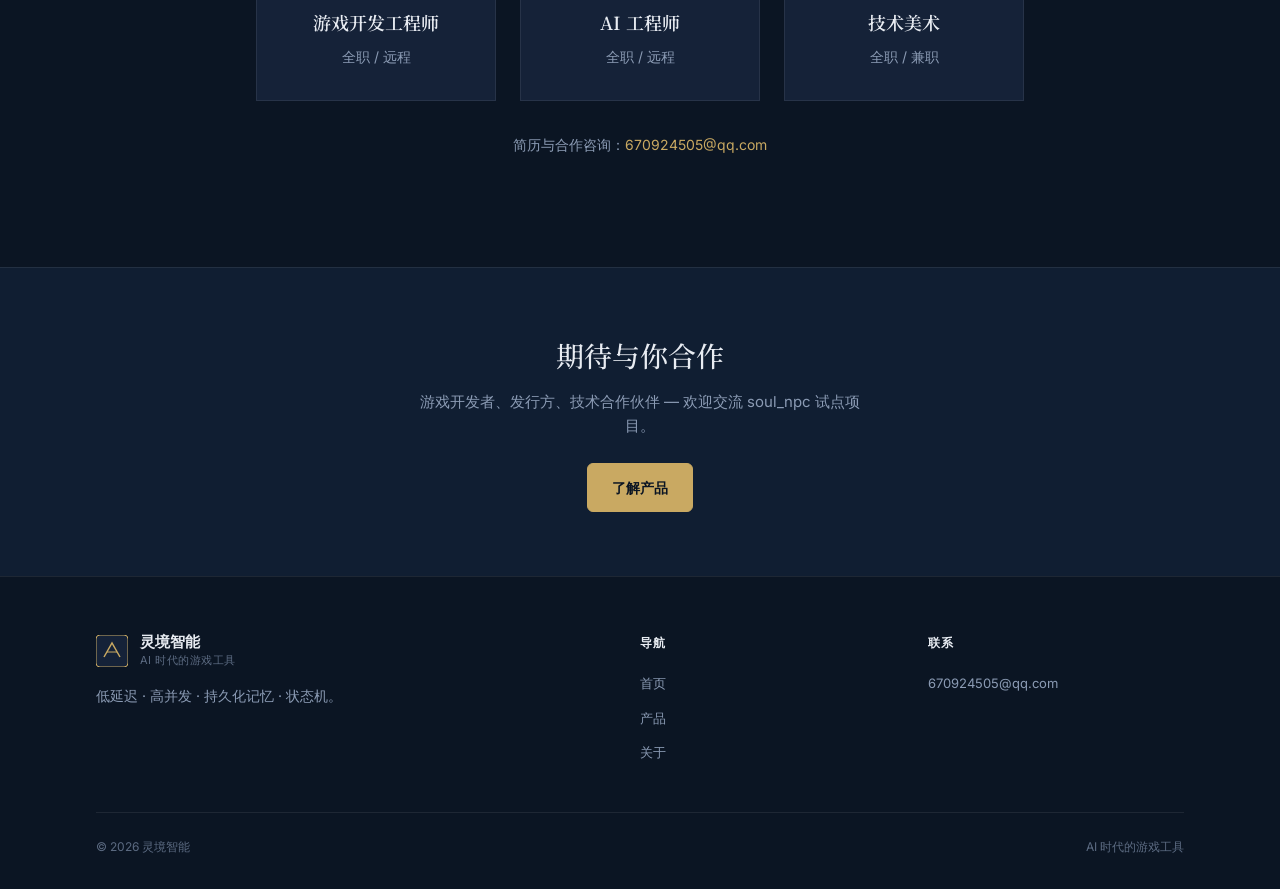
==== commit f6bea131: "feat: V4 redesign - Engineering precision, gold accents, wireframes" ====
--- a/about/index.html
+++ b/about/index.html
@@ -4,7 +4,7 @@
   <meta charset="UTF-8">
   <meta name="viewport" content="width=device-width, initial-scale=1.0">
   <link rel="icon" type="image/svg+xml" href="../favicon.svg">
-  <meta name="description" content="灵境智能 — AI 时代的游戏工具。使命、愿景与团队。">
+  <meta name="description" content="灵境智能 — AI 时代的游戏工具。使命、团队与发展历程。">
   <meta property="og:title" content="关于我们 | 灵境智能">
   <link rel="preconnect" href="https://fonts.googleapis.com">
   <link rel="preconnect" href="https://fonts.gstatic.com" crossorigin>
@@ -17,14 +17,9 @@
     <div class="container inner">
       <a href="../" class="brand">
         <svg class="brand-logo" width="32" height="32" viewBox="0 0 32 32" fill="none" aria-hidden="true">
-          <rect width="32" height="32" rx="6" fill="#0f1d32" stroke="rgba(0,206,201,0.25)" stroke-width="0.5"/>
-          <circle cx="16" cy="7.5" r="2" fill="#00cec9"/>
-          <circle cx="9.5" cy="16" r="1.75" fill="#00cec9" opacity="0.85"/>
-          <circle cx="22.5" cy="16" r="1.75" fill="#00cec9" opacity="0.85"/>
-          <circle cx="16" cy="24.5" r="2" fill="#00cec9"/>
-          <circle cx="16" cy="16" r="3.5" stroke="#00cec9" stroke-width="1.25" fill="none" opacity="0.9"/>
-          <line x1="16" y1="9.5" x2="16" y2="22.5" stroke="#00cec9" stroke-width="0.75" opacity="0.45"/>
-          <line x1="11" y1="16" x2="21" y2="16" stroke="#00cec9" stroke-width="0.75" opacity="0.3"/>
+          <rect width="32" height="32" rx="4" fill="#152238" stroke="#C9A962" stroke-width="1"/>
+          <path d="M8 22 L16 8 L24 22" stroke="#C9A962" stroke-width="1.5" fill="none"/>
+          <line x1="11" y1="17" x2="21" y2="17" stroke="#C9A962" stroke-width="1"/>
         </svg>
         <div>
           <div class="brand-name">灵境智能</div>
@@ -51,10 +46,11 @@
   <main>
     <section class="page-hero">
       <div class="container fade-in text-center" style="max-width:40rem;margin:0 auto">
-        <span class="eyebrow">关于灵境</span>
-        <h1 class="display-xl">AI 时代的游戏工具</h1>
+        <span class="eyebrow">AI 时代的游戏工具</span>
+        <h1 class="display-xl">关于灵境</h1>
         <p class="lead" style="margin:1.25rem auto 0">
-          成立于 2026 年 6 月。我们专注为游戏行业打造 AI 工具 — 灵魂 NPC 赋予角色生命，灵境工坊加速场景生产。
+          成立于 2026 年 6 月。专注低延迟、高并发的角色智能基础设施 —
+          持久化记忆、情感状态机与灵境工坊场景管线，从引擎工具链到 soul_npc 运行时。
         </p>
       </div>
     </section>
@@ -67,7 +63,7 @@
           <div style="color:var(--ink-muted);font-size:0.9375rem;line-height:1.8">
             <p style="margin:0 0 1.25rem"><strong style="color:var(--ink)">「灵」</strong> — 角色的意识、记忆与个性。<strong style="color:var(--ink)">「境」</strong> — 游戏世界与叙事空间。合在一起，即「角色真正生活在其中」的世界。</p>
             <p style="margin:0 0 1.25rem">「灵境」亦源于钱学森先生对 Virtual Reality 的译名，承载以工程化方式推进游戏技术创新的愿景。</p>
-            <p style="margin:0">我们以灵魂 NPC 与灵境工坊为核心产品，为游戏开发者提供从内容生产到运行时智能的完整工具链。</p>
+            <p style="margin:0">我们以 soul_npc 运行时为核心，灵境工坊与 creator_ai MCP 为生产层，agent_hub 为协作编排层 — 构建完整的 AI 时代游戏工具矩阵。</p>
           </div>
         </div>
       </div>
@@ -82,15 +78,15 @@
         <div class="card-grid cols-3 fade-in">
           <div class="card text-center">
             <h3>使命</h3>
-            <p>为游戏行业打造 AI 工具，让开发者专注于创造，而非重复劳动。</p>
+            <p>为游戏团队构建可部署的角色智能基础设施 — 低延迟、高并发、持久化记忆。</p>
           </div>
-          <div class="card text-center featured">
+          <div class="card text-center">
             <h3>愿景</h3>
-            <p>让每一款游戏都拥有灵魂。</p>
+            <p>情感状态机驱动行为决策，让 NPC 参与叙事，而不只是播放台词。</p>
           </div>
           <div class="card text-center">
             <h3>价值观</h3>
-            <p>工程化优先、游戏场景优先、可集成、可规模化。</p>
+            <p>工程化优先、可集成、可审计。参考 Inworld 与 NVIDIA ACE 的产品路径。</p>
           </div>
         </div>
       </div>
@@ -101,7 +97,7 @@
         <div class="section-header center fade-in">
           <span class="eyebrow">架构</span>
           <h2 class="display-lg section-title">五职能 · 十 Agent 协作</h2>
-          <p class="section-desc">围绕灵魂 NPC 与灵境工坊，前端、后端、测试、产品、美术分工迭代。</p>
+          <p class="section-desc">围绕 AI 时代的游戏工具定位，前端、后端、测试、产品、美术分工迭代。</p>
         </div>
         <div class="code-block fade-in diagram">
 ┌─────────────────────────────────────────┐
@@ -131,10 +127,10 @@
           <h2 class="display-lg section-title">里程碑</h2>
         </div>
         <div class="timeline fade-in">
-          <div class="timeline-item"><div class="timeline-dot"></div><div><div class="timeline-date">2026-06-12</div><div class="timeline-text">灵境智能正式成立，定位 AI 时代的游戏工具</div></div></div>
-          <div class="timeline-item"><div class="timeline-dot"></div><div><div class="timeline-date">2026-06-12</div><div class="timeline-text">灵魂 NPC 运行时原型完成</div></div></div>
+          <div class="timeline-item"><div class="timeline-dot"></div><div><div class="timeline-date">2026-06-12</div><div class="timeline-text">灵境智能正式成立，AI 时代的游戏工具定位确立</div></div></div>
+          <div class="timeline-item"><div class="timeline-dot"></div><div><div class="timeline-date">2026-06-12</div><div class="timeline-text">creator_ai MCP 插件 Phase 1 完成</div></div></div>
           <div class="timeline-item"><div class="timeline-dot"></div><div><div class="timeline-date">2026-06-12</div><div class="timeline-text">五职能协作体系上线</div></div></div>
-          <div class="timeline-item"><div class="timeline-dot"></div><div><div class="timeline-date">2026-06-13</div><div class="timeline-text">官网 V3 改版 — 灵魂 NPC × 灵境工坊</div></div></div>
+          <div class="timeline-item"><div class="timeline-dot"></div><div><div class="timeline-date">2026-06-13</div><div class="timeline-text">官网 V4 改版 — 深空蓝 · 香槟金 · 工程质感</div></div></div>
         </div>
       </div>
     </section>
@@ -142,31 +138,24 @@
     <section class="section" id="contact">
       <div class="container">
         <div class="section-header center fade-in">
-          <span class="eyebrow">联系我们</span>
-          <h2 class="display-lg section-title">商务合作 · 加入我们</h2>
-        </div>
-        <div class="card-grid cols-2 fade-in" style="max-width:36rem;margin:0 auto 2rem">
-          <div class="card text-center">
-            <h3>邮箱</h3>
-            <p><a href="mailto:670924505@qq.com" style="color:var(--accent)">670924505@qq.com</a></p>
-          </div>
-          <div class="card text-center">
-            <h3>微信</h3>
-            <p>diyalyin</p>
-          </div>
+          <span class="eyebrow">加入我们</span>
+          <h2 class="display-lg section-title">开放职位</h2>
         </div>
         <div class="card-grid cols-3 fade-in" style="max-width:48rem;margin:0 auto">
           <div class="card text-center"><h3>游戏开发工程师</h3><p>全职 / 远程</p></div>
           <div class="card text-center"><h3>AI 工程师</h3><p>全职 / 远程</p></div>
           <div class="card text-center"><h3>技术美术</h3><p>全职 / 兼职</p></div>
         </div>
+        <p class="text-center fade-in" style="margin-top:2rem;font-size:0.875rem;color:var(--ink-muted)">
+          简历与合作咨询：<a href="mailto:670924505@qq.com" class="link-accent">670924505@qq.com</a>
+        </p>
       </div>
     </section>
 
     <section class="cta-band">
       <div class="container fade-in">
         <h2>期待与你合作</h2>
-        <p>游戏开发者、发行方、技术合作伙伴 — 欢迎交流试点项目。</p>
+        <p>游戏开发者、发行方、技术合作伙伴 — 欢迎交流 soul_npc 试点项目。</p>
         <a href="../product/" class="btn btn-primary">了解产品</a>
       </div>
     </section>
@@ -178,19 +167,16 @@
         <div>
           <a href="../" class="brand">
             <svg class="brand-logo" width="32" height="32" viewBox="0 0 32 32" fill="none" aria-hidden="true">
-              <rect width="32" height="32" rx="6" fill="#0f1d32" stroke="rgba(0,206,201,0.25)" stroke-width="0.5"/>
-              <circle cx="16" cy="7.5" r="2" fill="#00cec9"/>
-              <circle cx="9.5" cy="16" r="1.75" fill="#00cec9" opacity="0.85"/>
-              <circle cx="22.5" cy="16" r="1.75" fill="#00cec9" opacity="0.85"/>
-              <circle cx="16" cy="24.5" r="2" fill="#00cec9"/>
-              <circle cx="16" cy="16" r="3.5" stroke="#00cec9" stroke-width="1.25" fill="none" opacity="0.9"/>
+              <rect width="32" height="32" rx="4" fill="#152238" stroke="#C9A962" stroke-width="1"/>
+              <path d="M8 22 L16 8 L24 22" stroke="#C9A962" stroke-width="1.5" fill="none"/>
+              <line x1="11" y1="17" x2="21" y2="17" stroke="#C9A962" stroke-width="1"/>
             </svg>
             <div><div class="brand-name">灵境智能</div><div class="brand-tag">AI 时代的游戏工具</div></div>
           </a>
-          <p class="footer-desc">灵魂 NPC 与灵境工坊 — 构建下一代 AI 游戏世界。</p>
+          <p class="footer-desc">低延迟 · 高并发 · 持久化记忆 · 状态机。</p>
         </div>
         <div class="footer-col"><h4>导航</h4><ul><li><a href="../">首页</a></li><li><a href="../product/">产品</a></li><li><a href="./">关于</a></li></ul></div>
-        <div class="footer-col"><h4>联系</h4><ul><li><a href="mailto:670924505@qq.com">670924505@qq.com</a></li><li><span>微信：diyalyin</span></li></ul></div>
+        <div class="footer-col"><h4>联系</h4><ul><li><a href="mailto:670924505@qq.com">670924505@qq.com</a></li></ul></div>
       </div>
       <div class="footer-bottom"><span>© 2026 灵境智能</span><span>AI 时代的游戏工具</span></div>
     </div>
--- a/assets/site.css
+++ b/assets/site.css
@@ -1,21 +1,21 @@
-/* 灵境智能 — AI 时代的游戏工具 · 深色科技风 */
+/* 灵境智能 V4 — 深空蓝 · 香槟金 · 工程质感 */
 :root {
-  --bg-deep: #0a1628;
-  --bg-elevated: #0f1d32;
-  --bg-card: rgba(15, 29, 50, 0.72);
-  --bg-card-hover: rgba(20, 36, 62, 0.85);
-  --ink: #e8edf5;
-  --ink-muted: #94a3b8;
-  --ink-subtle: #64748b;
-  --accent: #00cec9;
-  --accent-dim: rgba(0, 206, 201, 0.15);
-  --accent-glow: rgba(0, 206, 201, 0.35);
-  --border: rgba(255, 255, 255, 0.08);
-  --border-strong: rgba(255, 255, 255, 0.14);
+  --bg-deep: #0b1523;
+  --bg-elevated: #101e32;
+  --bg-card: #152238;
+  --bg-card-alt: #101e32;
+  --ink: #e8ecf2;
+  --ink-muted: #8b9bb4;
+  --ink-subtle: #5c6b82;
+  --accent: #c9a962;
+  --accent-light: #e8d5a3;
+  --accent-dim: rgba(201, 169, 98, 0.12);
+  --border: rgba(201, 169, 98, 0.22);
+  --border-subtle: rgba(255, 255, 255, 0.08);
   --max-w: 72rem;
   --section-y: 6rem;
-  --radius: 0.625rem;
-  --radius-lg: 0.875rem;
+  --radius: 0.375rem;
+  --radius-lg: 0.5rem;
   --font-display: "Noto Serif SC", "Source Han Serif SC", Georgia, serif;
   --font-body: "Inter", system-ui, -apple-system, sans-serif;
   --font-mono: "JetBrains Mono", "Fira Code", monospace;
@@ -35,13 +35,6 @@
   line-height: 1.65;
   color: var(--ink);
   background-color: var(--bg-deep);
-  background-image:
-    radial-gradient(ellipse 80% 50% at 50% -10%, var(--accent-glow) 0%, transparent 55%),
-    radial-gradient(ellipse 60% 40% at 90% 80%, rgba(0, 120, 160, 0.12) 0%, transparent 50%),
-    linear-gradient(rgba(255, 255, 255, 0.035) 1px, transparent 1px),
-    linear-gradient(90deg, rgba(255, 255, 255, 0.035) 1px, transparent 1px);
-  background-size: 100% 100%, 100% 100%, 48px 48px, 48px 48px;
-  background-attachment: fixed;
 }
 
 img, svg { display: block; max-width: 100%; }
@@ -102,12 +95,6 @@
   max-width: 32rem;
 }
 
-/* —— Logo SVG —— */
-.brand-logo {
-  flex-shrink: 0;
-  filter: drop-shadow(0 0 8px var(--accent-glow));
-}
-
 /* —— Header —— */
 .site-header {
   position: fixed;
@@ -115,9 +102,8 @@
   left: 0;
   right: 0;
   z-index: 100;
-  background: rgba(10, 22, 40, 0.88);
-  backdrop-filter: blur(16px);
-  border-bottom: 1px solid var(--border);
+  background: var(--bg-deep);
+  border-bottom: 1px solid var(--border-subtle);
 }
 
 .site-header .inner {
@@ -132,6 +118,8 @@
   align-items: center;
   gap: 0.75rem;
 }
+
+.brand-logo { flex-shrink: 0; }
 
 .brand-name {
   font-weight: 600;
@@ -181,7 +169,7 @@
 .nav-mobile {
   display: none;
   padding: 1rem 0 1.25rem;
-  border-top: 1px solid var(--border);
+  border-top: 1px solid var(--border-subtle);
   background: var(--bg-deep);
 }
 
@@ -206,41 +194,42 @@
   padding: 0.75rem 1.5rem;
   font-size: 0.875rem;
   font-weight: 600;
-  border-radius: 999px;
-  border: none;
+  border-radius: var(--radius);
+  border: 1px solid transparent;
   cursor: pointer;
-  transition: background 0.2s, color 0.2s, border-color 0.2s, box-shadow 0.2s;
+  transition: background 0.2s, color 0.2s, border-color 0.2s;
 }
 
 .btn-primary {
   background: var(--accent);
   color: var(--bg-deep);
+  border-color: var(--accent);
 }
 
 .btn-primary:hover {
-  background: #2dd4cc;
-  box-shadow: 0 0 24px var(--accent-glow);
+  background: var(--accent-light);
+  border-color: var(--accent-light);
 }
 
 .btn-secondary {
   background: transparent;
   color: var(--ink);
-  border: 1px solid var(--border-strong);
+  border-color: var(--border);
 }
 
 .btn-secondary:hover {
   border-color: var(--accent);
-  background: var(--accent-dim);
+  color: var(--accent);
 }
 
 .btn-accent {
   background: var(--accent-dim);
   color: var(--accent);
-  border: 1px solid rgba(0, 206, 201, 0.3);
+  border-color: var(--border);
 }
 
 .btn-accent:hover {
-  background: rgba(0, 206, 201, 0.25);
+  background: rgba(201, 169, 98, 0.2);
 }
 
 .btn-sm { padding: 0.5rem 1.125rem; font-size: 0.8125rem; }
@@ -248,27 +237,12 @@
 /* —— Hero —— */
 .hero {
   padding: calc(4rem + 3rem) 0 var(--section-y);
-  position: relative;
-}
-
-.hero::before {
-  content: "";
-  position: absolute;
-  top: 10%;
-  right: 5%;
-  width: 28rem;
-  height: 28rem;
-  background: radial-gradient(circle, var(--accent-glow) 0%, transparent 65%);
-  pointer-events: none;
-  z-index: 0;
 }
 
 .hero-grid {
   display: grid;
   gap: 3rem;
-  align-items: center;
-  position: relative;
-  z-index: 1;
+  align-items: start;
 }
 
 @media (min-width: 960px) {
@@ -285,96 +259,37 @@
   margin-top: 2rem;
 }
 
-/* Hero capability cards (CSS-drawn) */
-.hero-cards {
-  position: relative;
-  min-height: 22rem;
-  display: flex;
-  align-items: center;
-  justify-content: center;
-}
-
-.hero-card {
-  position: absolute;
-  width: min(17rem, 88%);
-  padding: 1.25rem 1.375rem;
-  border-radius: var(--radius-lg);
-  background: var(--bg-card);
-  border: 1px solid var(--border);
-  backdrop-filter: blur(12px);
-  box-shadow: 0 8px 32px rgba(0, 0, 0, 0.35);
-  transition: transform 0.4s ease, border-color 0.3s;
-}
-
-.hero-card:hover {
-  border-color: rgba(0, 206, 201, 0.4);
-}
-
-.hero-card-icon {
-  display: flex;
-  align-items: center;
-  justify-content: center;
-  width: 2.25rem;
-  height: 2.25rem;
-  border-radius: var(--radius);
-  background: var(--accent-dim);
-  margin-bottom: 0.75rem;
-  color: var(--accent);
-}
-
-.hero-card h3 {
-  margin: 0 0 0.375rem;
-  font-size: 1rem;
-  font-weight: 600;
-  font-family: var(--font-display);
-}
-
-.hero-card p {
-  margin: 0;
-  font-size: 0.8125rem;
-  color: var(--ink-muted);
-  line-height: 1.55;
-}
-
-.hero-card-tag {
-  display: inline-block;
-  margin-top: 0.625rem;
-  font-family: var(--font-mono);
-  font-size: 0.625rem;
-  color: var(--accent);
-  letter-spacing: 0.04em;
-}
-
-.hero-card-1 {
-  top: 0;
-  left: 0;
-  transform: rotate(-2deg);
-  z-index: 3;
-}
-
-.hero-card-2 {
-  top: 50%;
-  right: 0;
-  transform: translateY(-50%) rotate(1.5deg);
-  z-index: 2;
-}
-
-.hero-card-3 {
-  bottom: 0;
-  left: 12%;
-  transform: rotate(-1deg);
-  z-index: 1;
-}
-
-@media (max-width: 959px) {
-  .hero-cards {
-    min-height: 26rem;
-    margin-top: 1rem;
-  }
-
-  .hero-card-1 { top: 0; left: 50%; transform: translateX(-50%) rotate(-1deg); }
-  .hero-card-2 { top: 34%; left: 50%; transform: translateX(-50%); }
-  .hero-card-3 { bottom: 0; left: 50%; transform: translateX(-50%) rotate(1deg); }
+.hero-metrics {
+  display: grid;
+  grid-template-columns: repeat(2, 1fr);
+  gap: 1px;
+  background: var(--border-subtle);
+  border: 1px solid var(--border-subtle);
+  margin-top: 2.5rem;
+}
+
+@media (min-width: 640px) {
+  .hero-metrics { grid-template-columns: repeat(4, 1fr); }
+}
+
+.metric-cell {
+  background: var(--bg-elevated);
+  padding: 1.25rem 1rem;
+  text-align: center;
+}
+
+.metric-value {
+  font-family: var(--font-mono);
+  font-size: 1.125rem;
+  font-weight: 500;
+  color: var(--accent);
+}
+
+.metric-label {
+  font-size: 0.6875rem;
+  color: var(--ink-subtle);
+  margin-top: 0.25rem;
+  letter-spacing: 0.02em;
 }
 
 /* —— Stats —— */
@@ -382,9 +297,8 @@
   display: grid;
   grid-template-columns: repeat(2, 1fr);
   gap: 1px;
-  background: var(--border);
-  border: 1px solid var(--border);
-  border-radius: var(--radius-lg);
+  background: var(--border-subtle);
+  border: 1px solid var(--border-subtle);
   overflow: hidden;
   margin-top: 4rem;
 }
@@ -416,14 +330,14 @@
 .section { padding: var(--section-y) 0; }
 
 .section-alt {
-  background: rgba(15, 29, 50, 0.5);
-  border-top: 1px solid var(--border);
-  border-bottom: 1px solid var(--border);
+  background: var(--bg-elevated);
+  border-top: 1px solid var(--border-subtle);
+  border-bottom: 1px solid var(--border-subtle);
 }
 
 .section-dark {
-  background: var(--bg-elevated);
-  border-top: 1px solid var(--border);
+  background: var(--bg-card-alt);
+  border-top: 1px solid var(--border-subtle);
 }
 
 .section-header { margin-bottom: 3.5rem; }
@@ -449,21 +363,14 @@
 
 .card {
   background: var(--bg-card);
-  border: 1px solid var(--border);
-  border-radius: var(--radius-lg);
+  border: 1px solid var(--border-subtle);
   padding: 2rem;
-  transition: border-color 0.2s, background 0.2s, transform 0.2s;
-}
-
-.card:hover {
-  border-color: rgba(0, 206, 201, 0.35);
-  background: var(--bg-card-hover);
-}
-
-.card.featured {
-  border-color: rgba(0, 206, 201, 0.45);
-  box-shadow: 0 0 40px rgba(0, 206, 201, 0.08);
-}
+  transition: border-color 0.2s;
+}
+
+.card:hover { border-color: var(--border); }
+
+.card.featured { border-color: var(--border); }
 
 .card-tag {
   font-family: var(--font-mono);
@@ -476,13 +383,12 @@
   font-size: 0.6875rem;
   font-weight: 600;
   padding: 0.2rem 0.5rem;
-  border-radius: 999px;
-  background: var(--accent-dim);
+  border: 1px solid var(--border);
   color: var(--accent);
 }
 
 .card-status.soon {
-  background: rgba(100, 116, 139, 0.2);
+  border-color: var(--border-subtle);
   color: var(--ink-subtle);
 }
 
@@ -490,6 +396,7 @@
   margin: 0 0 0.5rem;
   font-size: 1.125rem;
   font-weight: 600;
+  font-family: var(--font-display);
 }
 
 .card p {
@@ -509,13 +416,167 @@
   font-size: 0.8125rem;
   color: var(--ink-muted);
   padding: 0.375rem 0;
-  border-top: 1px solid var(--border);
+  border-top: 1px solid var(--border-subtle);
 }
 
 .card-list li::before {
   content: "—";
   margin-right: 0.5rem;
   color: var(--accent);
+}
+
+/* —— Soul NPC showcase —— */
+.soul-showcase {
+  display: grid;
+  gap: 1.5rem;
+}
+
+@media (min-width: 960px) {
+  .soul-showcase { grid-template-columns: 1fr 1fr; }
+}
+
+.soul-panel {
+  background: var(--bg-card);
+  border: 1px solid var(--border-subtle);
+  padding: 0;
+  overflow: hidden;
+}
+
+.soul-panel-header {
+  padding: 1rem 1.25rem;
+  border-bottom: 1px solid var(--border-subtle);
+  display: flex;
+  align-items: center;
+  justify-content: space-between;
+  gap: 1rem;
+}
+
+.soul-panel-header h3 {
+  margin: 0;
+  font-size: 0.875rem;
+  font-weight: 600;
+  font-family: var(--font-display);
+}
+
+.soul-panel-header span {
+  font-family: var(--font-mono);
+  font-size: 0.6875rem;
+  color: var(--accent);
+}
+
+.soul-panel-body { padding: 1.25rem; }
+
+/* —— Emotion flow diagram —— */
+.emotion-flow {
+  position: relative;
+  min-height: 18rem;
+}
+
+.emotion-flow svg {
+  width: 100%;
+  height: auto;
+}
+
+.flow-node {
+  position: absolute;
+  padding: 0.625rem 0.875rem;
+  background: var(--bg-elevated);
+  border: 1px solid var(--border);
+  font-size: 0.75rem;
+  font-weight: 500;
+  text-align: center;
+  min-width: 5.5rem;
+}
+
+.flow-node.trigger { top: 0; left: 50%; transform: translateX(-50%); }
+.flow-node.evaluate { top: 38%; left: 8%; }
+.flow-node.transition { top: 38%; right: 8%; }
+.flow-node.output { bottom: 0; left: 50%; transform: translateX(-50%); }
+
+.flow-node-label {
+  display: block;
+  font-family: var(--font-mono);
+  font-size: 0.625rem;
+  color: var(--accent);
+  margin-bottom: 0.125rem;
+}
+
+/* —— Workshop pipeline grid —— */
+.workshop-grid {
+  display: grid;
+  gap: 1px;
+  background: var(--border-subtle);
+  border: 1px solid var(--border-subtle);
+}
+
+@media (min-width: 768px) {
+  .workshop-grid { grid-template-columns: repeat(4, 1fr); }
+}
+
+.workshop-step {
+  background: var(--bg-card);
+  padding: 1.75rem 1.5rem;
+  position: relative;
+}
+
+.workshop-step-num {
+  font-family: var(--font-mono);
+  font-size: 0.6875rem;
+  color: var(--accent);
+  margin-bottom: 0.75rem;
+}
+
+.workshop-step h4 {
+  margin: 0 0 0.5rem;
+  font-size: 0.9375rem;
+  font-weight: 600;
+  font-family: var(--font-display);
+}
+
+.workshop-step p {
+  margin: 0;
+  font-size: 0.8125rem;
+  color: var(--ink-muted);
+  line-height: 1.55;
+}
+
+.workshop-step code {
+  display: block;
+  margin-top: 0.75rem;
+  font-family: var(--font-mono);
+  font-size: 0.6875rem;
+  color: var(--accent);
+  padding: 0.5rem 0.625rem;
+  background: var(--bg-elevated);
+  border: 1px solid var(--border-subtle);
+}
+
+.workshop-meta {
+  display: grid;
+  grid-template-columns: repeat(3, 1fr);
+  gap: 1px;
+  background: var(--border-subtle);
+  border: 1px solid var(--border-subtle);
+  margin-top: 1.5rem;
+}
+
+.workshop-meta-cell {
+  background: var(--bg-elevated);
+  padding: 1rem;
+  text-align: center;
+}
+
+.workshop-meta-cell strong {
+  display: block;
+  font-family: var(--font-mono);
+  font-size: 0.875rem;
+  color: var(--accent);
+  margin-bottom: 0.25rem;
+}
+
+.workshop-meta-cell span {
+  font-size: 0.6875rem;
+  color: var(--ink-subtle);
 }
 
 /* —— Architecture stack —— */
@@ -530,14 +591,13 @@
   align-items: center;
   gap: 1rem;
   padding: 1rem 1.25rem;
-  border-radius: var(--radius);
-  border: 1px solid var(--border);
+  border: 1px solid var(--border-subtle);
   background: var(--bg-card);
 }
 
 .stack-layer.highlight {
-  border-color: rgba(0, 206, 201, 0.4);
-  background: var(--accent-dim);
+  border-color: var(--border);
+  background: var(--bg-elevated);
 }
 
 .stack-num {
@@ -562,7 +622,7 @@
 /* —— Capability items —— */
 .cap-item {
   padding: 2rem 0;
-  border-top: 1px solid var(--border);
+  border-top: 1px solid var(--border-subtle);
 }
 
 .cap-item:first-child { border-top: none; padding-top: 0; }
@@ -587,6 +647,7 @@
   margin: 0 0 0.5rem;
   font-size: 1rem;
   font-weight: 600;
+  font-family: var(--font-display);
 }
 
 .cap-item p {
@@ -597,20 +658,21 @@
 
 /* —— Code block —— */
 .code-block {
-  background: rgba(0, 0, 0, 0.35);
-  border: 1px solid var(--border);
-  border-radius: var(--radius-lg);
-  padding: 1.5rem 2rem;
+  background: var(--bg-elevated);
+  border: 1px solid var(--border-subtle);
+  padding: 1.5rem 1.75rem;
   overflow-x: auto;
   font-family: var(--font-mono);
   font-size: 0.8125rem;
   line-height: 1.7;
   color: var(--ink-muted);
+  white-space: pre;
 }
 
 .code-block .comment { color: var(--ink-subtle); }
 .code-block .key { color: var(--accent); }
-.code-block .str { color: #a5b4fc; }
+.code-block .str { color: var(--ink); }
+.code-block .num { color: var(--accent-light); }
 
 /* —— Team —— */
 .team-card {
@@ -637,8 +699,7 @@
 .team-tags span {
   font-size: 0.6875rem;
   padding: 0.25rem 0.5rem;
-  border: 1px solid var(--border);
-  border-radius: var(--radius);
+  border: 1px solid var(--border-subtle);
   color: var(--ink-muted);
 }
 
@@ -658,7 +719,6 @@
   background: var(--accent);
   margin-top: 0.5rem;
   flex-shrink: 0;
-  box-shadow: 0 0 8px var(--accent-glow);
 }
 
 .timeline-date {
@@ -676,8 +736,7 @@
 /* —— Tool cards —— */
 .tool-card {
   padding: 1.25rem;
-  border: 1px solid var(--border);
-  border-radius: var(--radius);
+  border: 1px solid var(--border-subtle);
   background: var(--bg-card);
 }
 
@@ -699,16 +758,8 @@
 .cta-band {
   padding: 4rem 0;
   text-align: center;
-  border-top: 1px solid var(--border);
-  position: relative;
-}
-
-.cta-band::before {
-  content: "";
-  position: absolute;
-  inset: 0;
-  background: radial-gradient(ellipse 50% 80% at 50% 100%, var(--accent-glow) 0%, transparent 70%);
-  pointer-events: none;
+  border-top: 1px solid var(--border-subtle);
+  background: var(--bg-elevated);
 }
 
 .cta-band h2 {
@@ -716,7 +767,6 @@
   font-family: var(--font-display);
   font-size: 1.75rem;
   font-weight: 500;
-  position: relative;
 }
 
 .cta-band p {
@@ -724,17 +774,14 @@
   max-width: 28rem;
   color: var(--ink-muted);
   font-size: 0.9375rem;
-  position: relative;
-}
-
-.cta-band .btn { position: relative; }
+}
 
 /* —— Footer —— */
 .site-footer {
-  background: rgba(5, 12, 24, 0.95);
+  background: var(--bg-deep);
   color: var(--ink-muted);
   padding: 3.5rem 0 2rem;
-  border-top: 1px solid var(--border);
+  border-top: 1px solid var(--border-subtle);
 }
 
 .site-footer .brand-name { color: var(--ink); }
@@ -784,7 +831,7 @@
 
 .footer-bottom {
   padding-top: 1.5rem;
-  border-top: 1px solid var(--border);
+  border-top: 1px solid var(--border-subtle);
   display: flex;
   flex-wrap: wrap;
   justify-content: space-between;
@@ -796,7 +843,7 @@
 /* —— Page hero —— */
 .page-hero {
   padding: calc(4rem + 2.5rem) 0 3rem;
-  border-bottom: 1px solid var(--border);
+  border-bottom: 1px solid var(--border-subtle);
 }
 
 /* —— Steps —— */
@@ -811,8 +858,7 @@
 
 .step {
   padding: 2rem;
-  border: 1px solid var(--border);
-  border-radius: var(--radius-lg);
+  border: 1px solid var(--border-subtle);
   background: var(--bg-card);
 }
 
@@ -821,7 +867,7 @@
   font-size: 2rem;
   font-weight: 500;
   color: var(--accent);
-  opacity: 0.5;
+  opacity: 0.6;
   margin-bottom: 1rem;
 }
 
@@ -831,9 +877,9 @@
   font-family: var(--font-mono);
   font-size: 0.75rem;
   color: var(--accent);
-  background: var(--accent-dim);
+  background: var(--bg-elevated);
   padding: 0.5rem 0.75rem;
-  border-radius: var(--radius);
+  border: 1px solid var(--border-subtle);
 }
 
 /* —— Fade-in —— */
@@ -858,147 +904,5 @@
 
 .mt-2 { margin-top: 2rem; }
 .text-center { text-align: center; }
-
-/* —— V3 Hero —— */
-.hero-v3 {
-  padding: calc(4rem + 4rem) 0 calc(var(--section-y) + 1rem);
-  text-align: center;
-}
-
-.hero-v3-inner {
-  max-width: 44rem;
-  margin: 0 auto;
-}
-
-.hero-v3 .lead,
-.hero-subtitle {
-  margin: 1.5rem auto 0;
-  max-width: 32rem;
-  font-size: 1.25rem;
-}
-
-.hero-v3 .hero-actions {
-  justify-content: center;
-}
-
-/* —— Product Showcase —— */
-.product-showcase-card {
-  padding: 2.5rem;
-  display: flex;
-  flex-direction: column;
-}
-
-.product-showcase-head {
-  display: flex;
-  align-items: flex-start;
-  gap: 1.25rem;
-  margin-bottom: 1rem;
-}
-
-.product-showcase-head h3 {
-  margin: 0.25rem 0 0;
-  font-size: 1.5rem;
-  font-family: var(--font-display);
-  font-weight: 500;
-}
-
-.product-showcase-icon {
-  display: flex;
-  align-items: center;
-  justify-content: center;
-  width: 3.5rem;
-  height: 3.5rem;
-  border-radius: var(--radius-lg);
-  background: var(--accent-dim);
-  color: var(--accent);
-  flex-shrink: 0;
-  box-shadow: 0 0 24px rgba(0, 206, 201, 0.12);
-}
-
-.product-showcase-icon.workshop {
-  background: rgba(108, 92, 231, 0.15);
-  color: #a29bfe;
-  box-shadow: 0 0 24px rgba(108, 92, 231, 0.12);
-}
-
-.product-tagline {
-  font-size: 0.9375rem;
-  color: var(--ink-muted);
-  line-height: 1.65;
-  margin: 0 0 1.25rem;
-}
-
-.pain-block {
-  background: rgba(0, 0, 0, 0.2);
-  border: 1px solid var(--border);
-  border-radius: var(--radius);
-  padding: 1rem 1.25rem;
-  margin-bottom: 1rem;
-}
-
-.pain-label {
-  display: inline-block;
-  font-size: 0.6875rem;
-  font-weight: 600;
-  letter-spacing: 0.06em;
-  text-transform: uppercase;
-  color: #fbbf24;
-  margin-bottom: 0.25rem;
-}
-
-.product-features .card-list li::before {
-  content: "✓";
-  color: var(--accent);
-}
-
-/* —— Vision Band —— */
-.vision-band {
-  padding: 5rem 0;
-  text-align: center;
-  position: relative;
-  border-top: 1px solid var(--border);
-  border-bottom: 1px solid var(--border);
-  background: rgba(15, 29, 50, 0.6);
-}
-
-.vision-band::before {
-  content: "";
-  position: absolute;
-  inset: 0;
-  background: radial-gradient(ellipse 60% 80% at 50% 50%, var(--accent-glow) 0%, transparent 70%);
-  pointer-events: none;
-}
-
-.vision-band .container {
-  position: relative;
-}
-
-.vision-quote {
-  margin: 0.5rem 0 1.25rem;
-  font-family: var(--font-display);
-  background: linear-gradient(135deg, var(--ink) 0%, var(--accent) 100%);
-  -webkit-background-clip: text;
-  -webkit-text-fill-color: transparent;
-  background-clip: text;
-}
-
-.vision-desc {
-  max-width: 36rem;
-  margin: 0 auto;
-  color: var(--ink-muted);
-  font-size: 0.9375rem;
-  line-height: 1.75;
-}
-
-/* —— Contact WeChat —— */
-.contact-wechat {
-  margin-top: 1rem;
-  font-size: 0.875rem;
-  color: var(--ink-muted);
-  position: relative;
-}
-
-/* —— Product Detail —— */
-.product-detail-header {
-  max-width: 36rem;
-}
+.link-accent { color: var(--accent); }
+.link-accent:hover { color: var(--accent-light); }
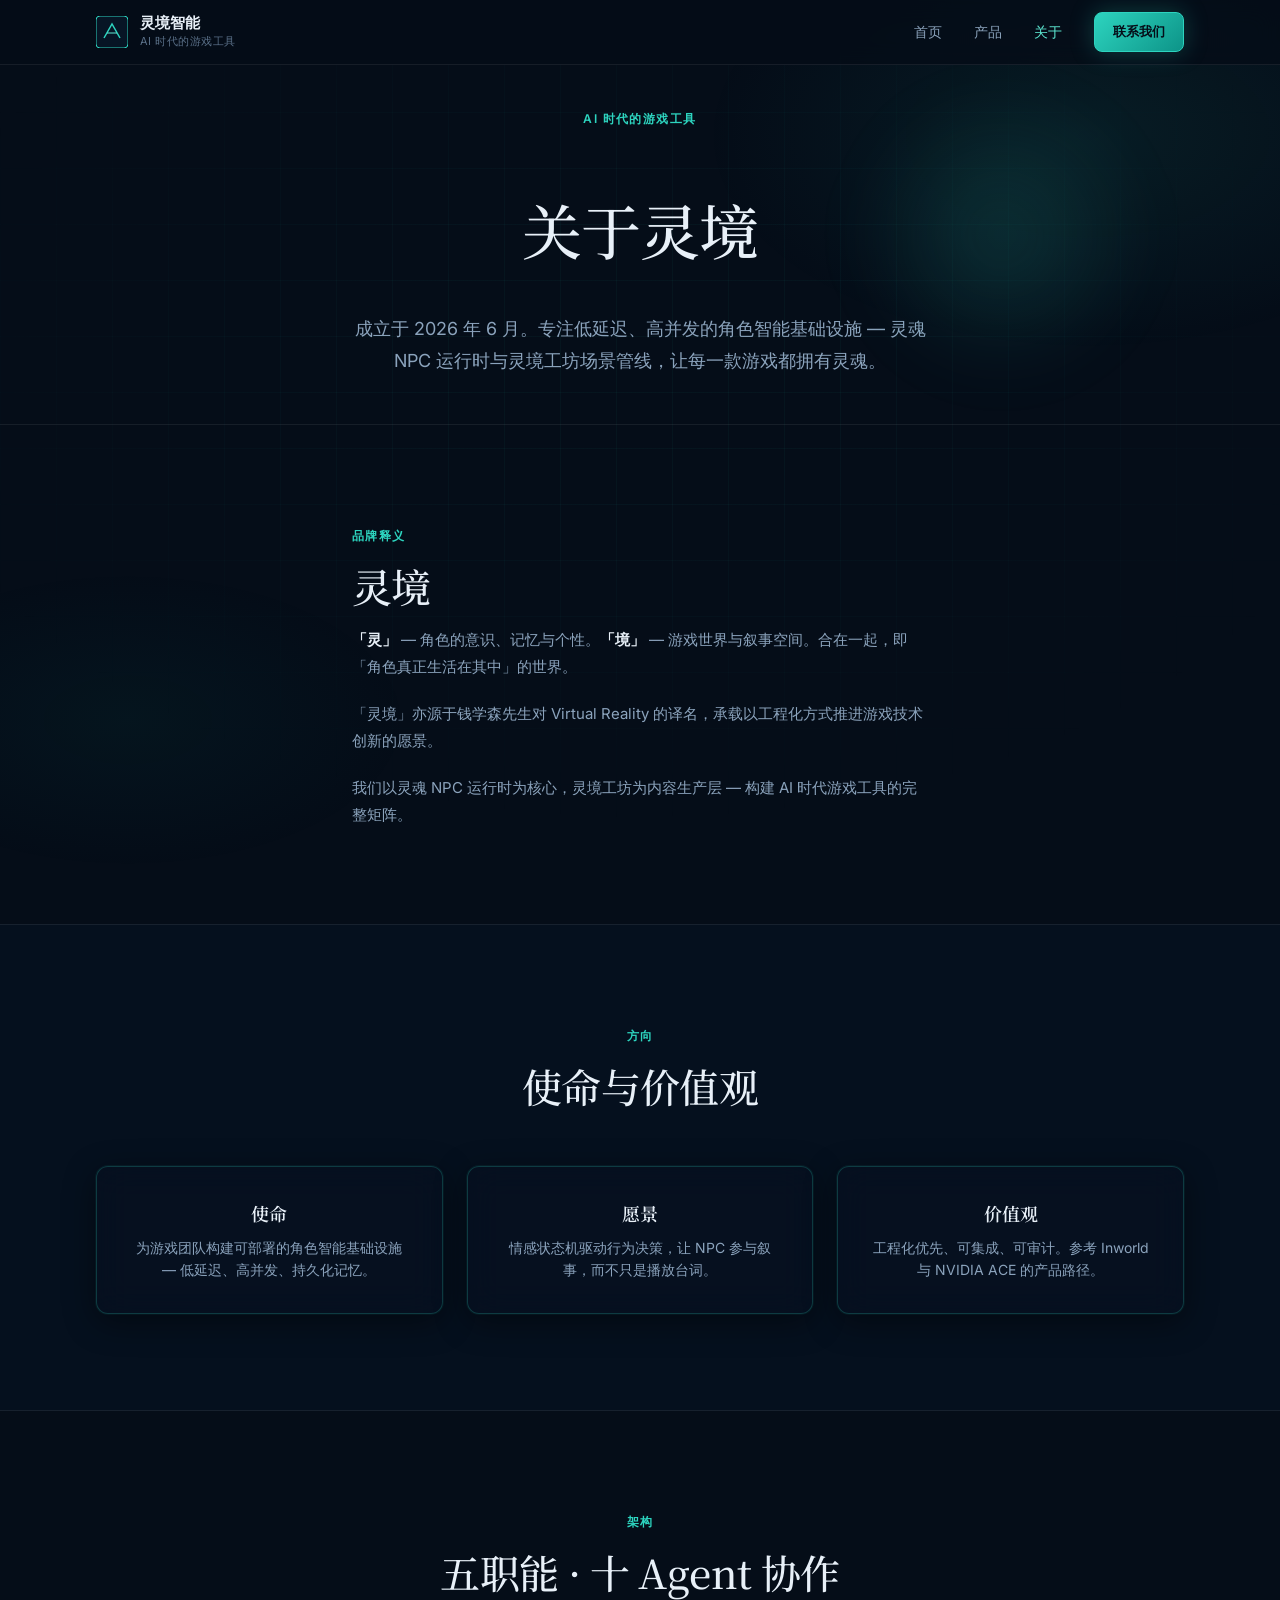
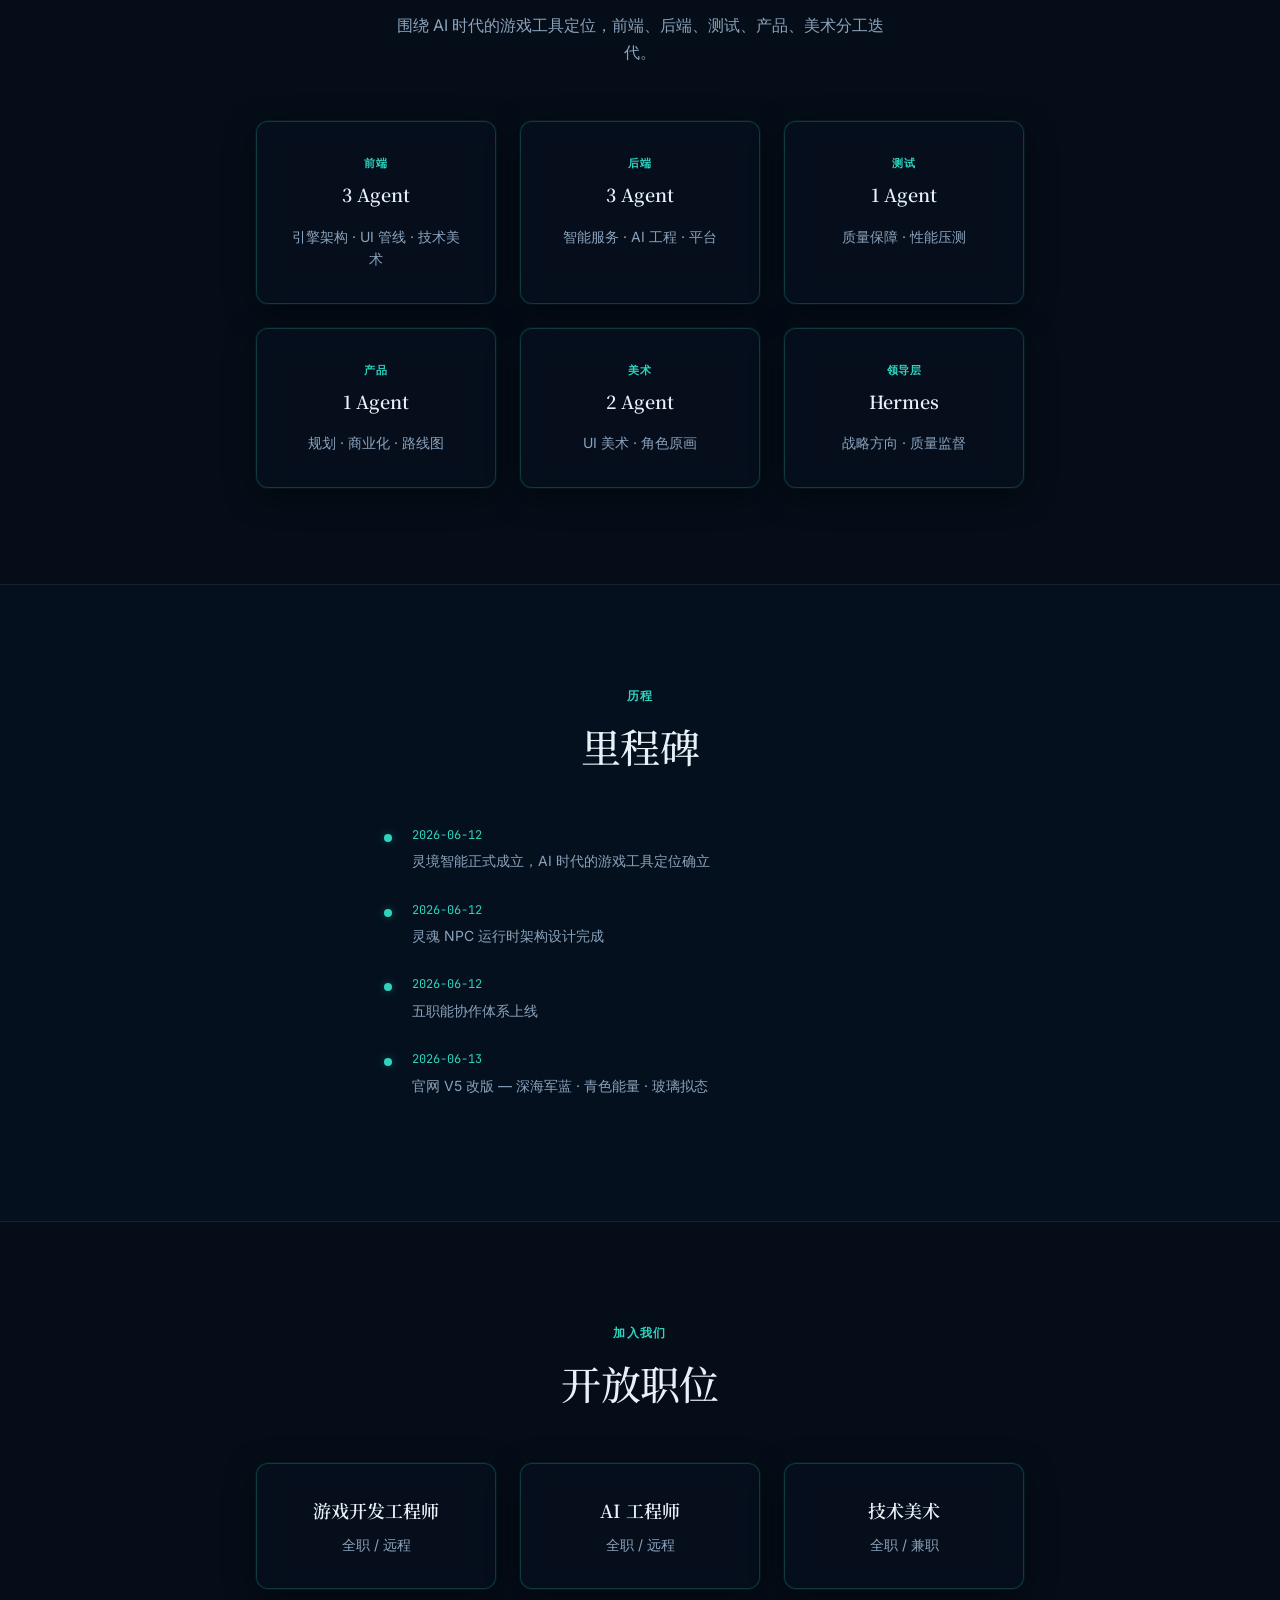
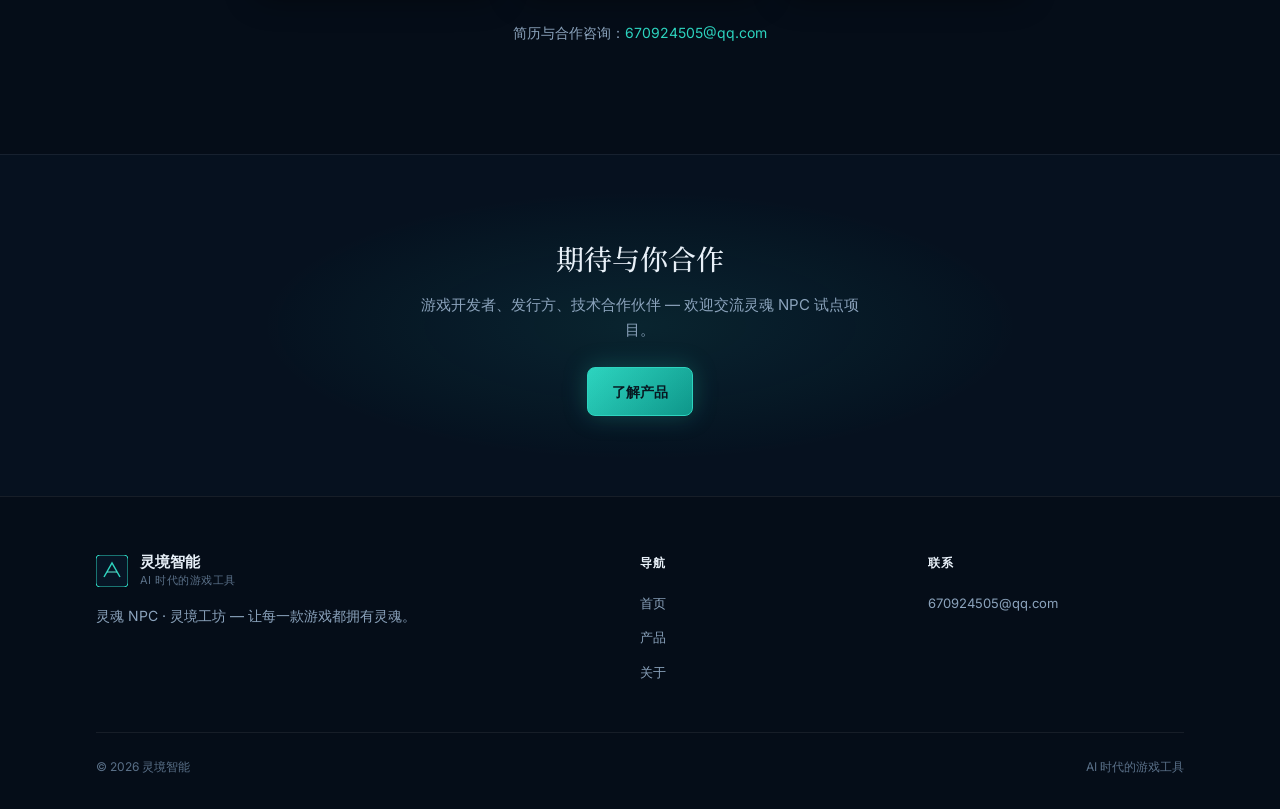
==== commit 75f8deb7: "feat: V5 ultimate redesign - Dark impact, glowing grid, glass cards, Soul NPC & Lingjing Workshop" ====
--- a/about/index.html
+++ b/about/index.html
@@ -17,9 +17,9 @@
     <div class="container inner">
       <a href="../" class="brand">
         <svg class="brand-logo" width="32" height="32" viewBox="0 0 32 32" fill="none" aria-hidden="true">
-          <rect width="32" height="32" rx="4" fill="#152238" stroke="#C9A962" stroke-width="1"/>
-          <path d="M8 22 L16 8 L24 22" stroke="#C9A962" stroke-width="1.5" fill="none"/>
-          <line x1="11" y1="17" x2="21" y2="17" stroke="#C9A962" stroke-width="1"/>
+          <rect width="32" height="32" rx="4" fill="#071525" stroke="#2dd4bf" stroke-width="1"/>
+          <path d="M8 22 L16 8 L24 22" stroke="#2dd4bf" stroke-width="1.5" fill="none"/>
+          <line x1="11" y1="17" x2="21" y2="17" stroke="#5eead4" stroke-width="1"/>
         </svg>
         <div>
           <div class="brand-name">灵境智能</div>
@@ -50,7 +50,7 @@
         <h1 class="display-xl">关于灵境</h1>
         <p class="lead" style="margin:1.25rem auto 0">
           成立于 2026 年 6 月。专注低延迟、高并发的角色智能基础设施 —
-          持久化记忆、情感状态机与灵境工坊场景管线，从引擎工具链到 soul_npc 运行时。
+          灵魂 NPC 运行时与灵境工坊场景管线，让每一款游戏都拥有灵魂。
         </p>
       </div>
     </section>
@@ -63,7 +63,7 @@
           <div style="color:var(--ink-muted);font-size:0.9375rem;line-height:1.8">
             <p style="margin:0 0 1.25rem"><strong style="color:var(--ink)">「灵」</strong> — 角色的意识、记忆与个性。<strong style="color:var(--ink)">「境」</strong> — 游戏世界与叙事空间。合在一起，即「角色真正生活在其中」的世界。</p>
             <p style="margin:0 0 1.25rem">「灵境」亦源于钱学森先生对 Virtual Reality 的译名，承载以工程化方式推进游戏技术创新的愿景。</p>
-            <p style="margin:0">我们以 soul_npc 运行时为核心，灵境工坊与 creator_ai MCP 为生产层，agent_hub 为协作编排层 — 构建完整的 AI 时代游戏工具矩阵。</p>
+            <p style="margin:0">我们以灵魂 NPC 运行时为核心，灵境工坊为内容生产层 — 构建 AI 时代游戏工具的完整矩阵。</p>
           </div>
         </div>
       </div>
@@ -99,23 +99,37 @@
           <h2 class="display-lg section-title">五职能 · 十 Agent 协作</h2>
           <p class="section-desc">围绕 AI 时代的游戏工具定位，前端、后端、测试、产品、美术分工迭代。</p>
         </div>
-        <div class="code-block fade-in diagram">
-┌─────────────────────────────────────────┐
-│              Hermes (领导层)               │
-│         制作人 · 技术总监 · 战略            │
-└─────────────────┬───────────────────────┘
-                  │
-    ┌─────────────┼─────────────┐
-    │             │             │
-┌───▼───┐   ┌────▼────┐   ┌────▼────┐
-│ 前端  │   │  后端   │   │  测试   │
-│ 3 Agent│   │ 3 Agent │   │ 1 Agent │
-└───────┘   └─────────┘   └─────────┘
-    │             │
-┌───▼───┐   ┌────▼────┐
-│ 产品  │   │  美术   │
-│ 1 Agent│   │ 2 Agent │
-└───────┘   └─────────┘
+        <div class="card-grid cols-3 fade-in" style="max-width:48rem;margin:0 auto">
+          <div class="card team-card text-center">
+            <span class="dept">前端</span>
+            <h3>3 Agent</h3>
+            <p>引擎架构 · UI 管线 · 技术美术</p>
+          </div>
+          <div class="card team-card text-center">
+            <span class="dept">后端</span>
+            <h3>3 Agent</h3>
+            <p>智能服务 · AI 工程 · 平台</p>
+          </div>
+          <div class="card team-card text-center">
+            <span class="dept">测试</span>
+            <h3>1 Agent</h3>
+            <p>质量保障 · 性能压测</p>
+          </div>
+          <div class="card team-card text-center">
+            <span class="dept">产品</span>
+            <h3>1 Agent</h3>
+            <p>规划 · 商业化 · 路线图</p>
+          </div>
+          <div class="card team-card text-center">
+            <span class="dept">美术</span>
+            <h3>2 Agent</h3>
+            <p>UI 美术 · 角色原画</p>
+          </div>
+          <div class="card team-card text-center">
+            <span class="dept">领导层</span>
+            <h3>Hermes</h3>
+            <p>战略方向 · 质量监督</p>
+          </div>
         </div>
       </div>
     </section>
@@ -128,9 +142,9 @@
         </div>
         <div class="timeline fade-in">
           <div class="timeline-item"><div class="timeline-dot"></div><div><div class="timeline-date">2026-06-12</div><div class="timeline-text">灵境智能正式成立，AI 时代的游戏工具定位确立</div></div></div>
-          <div class="timeline-item"><div class="timeline-dot"></div><div><div class="timeline-date">2026-06-12</div><div class="timeline-text">creator_ai MCP 插件 Phase 1 完成</div></div></div>
+          <div class="timeline-item"><div class="timeline-dot"></div><div><div class="timeline-date">2026-06-12</div><div class="timeline-text">灵魂 NPC 运行时架构设计完成</div></div></div>
           <div class="timeline-item"><div class="timeline-dot"></div><div><div class="timeline-date">2026-06-12</div><div class="timeline-text">五职能协作体系上线</div></div></div>
-          <div class="timeline-item"><div class="timeline-dot"></div><div><div class="timeline-date">2026-06-13</div><div class="timeline-text">官网 V4 改版 — 深空蓝 · 香槟金 · 工程质感</div></div></div>
+          <div class="timeline-item"><div class="timeline-dot"></div><div><div class="timeline-date">2026-06-13</div><div class="timeline-text">官网 V5 改版 — 深海军蓝 · 青色能量 · 玻璃拟态</div></div></div>
         </div>
       </div>
     </section>
@@ -155,7 +169,7 @@
     <section class="cta-band">
       <div class="container fade-in">
         <h2>期待与你合作</h2>
-        <p>游戏开发者、发行方、技术合作伙伴 — 欢迎交流 soul_npc 试点项目。</p>
+        <p>游戏开发者、发行方、技术合作伙伴 — 欢迎交流灵魂 NPC 试点项目。</p>
         <a href="../product/" class="btn btn-primary">了解产品</a>
       </div>
     </section>
@@ -167,13 +181,13 @@
         <div>
           <a href="../" class="brand">
             <svg class="brand-logo" width="32" height="32" viewBox="0 0 32 32" fill="none" aria-hidden="true">
-              <rect width="32" height="32" rx="4" fill="#152238" stroke="#C9A962" stroke-width="1"/>
-              <path d="M8 22 L16 8 L24 22" stroke="#C9A962" stroke-width="1.5" fill="none"/>
-              <line x1="11" y1="17" x2="21" y2="17" stroke="#C9A962" stroke-width="1"/>
+              <rect width="32" height="32" rx="4" fill="#071525" stroke="#2dd4bf" stroke-width="1"/>
+              <path d="M8 22 L16 8 L24 22" stroke="#2dd4bf" stroke-width="1.5" fill="none"/>
+              <line x1="11" y1="17" x2="21" y2="17" stroke="#5eead4" stroke-width="1"/>
             </svg>
             <div><div class="brand-name">灵境智能</div><div class="brand-tag">AI 时代的游戏工具</div></div>
           </a>
-          <p class="footer-desc">低延迟 · 高并发 · 持久化记忆 · 状态机。</p>
+          <p class="footer-desc">灵魂 NPC · 灵境工坊 — 让每一款游戏都拥有灵魂。</p>
         </div>
         <div class="footer-col"><h4>导航</h4><ul><li><a href="../">首页</a></li><li><a href="../product/">产品</a></li><li><a href="./">关于</a></li></ul></div>
         <div class="footer-col"><h4>联系</h4><ul><li><a href="mailto:670924505@qq.com">670924505@qq.com</a></li></ul></div>
--- a/assets/site.css
+++ b/assets/site.css
@@ -1,21 +1,28 @@
-/* 灵境智能 V4 — 深空蓝 · 香槟金 · 工程质感 */
+/* 灵境智能 V5 — 深海军蓝 · 青色能量 · 玻璃拟态 */
 :root {
-  --bg-deep: #0b1523;
-  --bg-elevated: #101e32;
-  --bg-card: #152238;
-  --bg-card-alt: #101e32;
-  --ink: #e8ecf2;
-  --ink-muted: #8b9bb4;
-  --ink-subtle: #5c6b82;
-  --accent: #c9a962;
-  --accent-light: #e8d5a3;
-  --accent-dim: rgba(201, 169, 98, 0.12);
-  --border: rgba(201, 169, 98, 0.22);
-  --border-subtle: rgba(255, 255, 255, 0.08);
+  --bg-deep: #050d18;
+  --bg-navy: #071525;
+  --bg-elevated: rgba(10, 22, 40, 0.72);
+  --bg-glass: rgba(8, 18, 34, 0.55);
+  --bg-glass-hover: rgba(12, 28, 48, 0.65);
+  --ink: #e8f0f8;
+  --ink-muted: #8ba3bc;
+  --ink-subtle: #5a7088;
+  --accent: #2dd4bf;
+  --accent-bright: #5eead4;
+  --accent-dim: rgba(45, 212, 191, 0.12);
+  --accent-glow: rgba(45, 212, 191, 0.35);
+  --accent-glow-soft: rgba(45, 212, 191, 0.15);
+  --cyan-deep: #0d9488;
+  --border: rgba(45, 212, 191, 0.22);
+  --border-subtle: rgba(255, 255, 255, 0.07);
+  --border-glow: rgba(45, 212, 191, 0.35);
+  --shadow-glass: 0 8px 32px rgba(0, 0, 0, 0.45), 0 0 0 1px rgba(45, 212, 191, 0.08);
+  --shadow-glow: 0 0 60px rgba(45, 212, 191, 0.12);
   --max-w: 72rem;
   --section-y: 6rem;
-  --radius: 0.375rem;
-  --radius-lg: 0.5rem;
+  --radius: 0.5rem;
+  --radius-lg: 0.75rem;
   --font-display: "Noto Serif SC", "Source Han Serif SC", Georgia, serif;
   --font-body: "Inter", system-ui, -apple-system, sans-serif;
   --font-mono: "JetBrains Mono", "Fira Code", monospace;
@@ -35,7 +42,36 @@
   line-height: 1.65;
   color: var(--ink);
   background-color: var(--bg-deep);
-}
+  position: relative;
+  overflow-x: hidden;
+}
+
+/* —— 全局网格背景 —— */
+body::before {
+  content: "";
+  position: fixed;
+  inset: 0;
+  z-index: 0;
+  pointer-events: none;
+  background-image:
+    linear-gradient(rgba(45, 212, 191, 0.045) 1px, transparent 1px),
+    linear-gradient(90deg, rgba(45, 212, 191, 0.045) 1px, transparent 1px);
+  background-size: 56px 56px;
+  mask-image: radial-gradient(ellipse 80% 70% at 50% 40%, black 20%, transparent 75%);
+}
+
+body::after {
+  content: "";
+  position: fixed;
+  inset: 0;
+  z-index: 0;
+  pointer-events: none;
+  background:
+    radial-gradient(ellipse 50% 40% at 85% 15%, rgba(45, 212, 191, 0.08) 0%, transparent 60%),
+    radial-gradient(ellipse 40% 30% at 10% 80%, rgba(13, 148, 136, 0.06) 0%, transparent 55%);
+}
+
+body > * { position: relative; z-index: 1; }
 
 img, svg { display: block; max-width: 100%; }
 
@@ -81,7 +117,7 @@
   display: inline-block;
   font-size: 0.75rem;
   font-weight: 600;
-  letter-spacing: 0.1em;
+  letter-spacing: 0.12em;
   text-transform: uppercase;
   color: var(--accent);
   margin-bottom: 1rem;
@@ -93,6 +129,21 @@
   margin: 0;
   color: var(--ink-muted);
   max-width: 32rem;
+}
+
+/* —— Glass card base —— */
+.glass {
+  background: var(--bg-glass);
+  backdrop-filter: blur(16px);
+  -webkit-backdrop-filter: blur(16px);
+  border: 1px solid var(--border);
+  border-radius: var(--radius-lg);
+  box-shadow: var(--shadow-glass);
+}
+
+.glass:hover {
+  background: var(--bg-glass-hover);
+  border-color: var(--border-glow);
 }
 
 /* —— Header —— */
@@ -102,7 +153,9 @@
   left: 0;
   right: 0;
   z-index: 100;
-  background: var(--bg-deep);
+  background: rgba(5, 13, 24, 0.82);
+  backdrop-filter: blur(12px);
+  -webkit-backdrop-filter: blur(12px);
   border-bottom: 1px solid var(--border-subtle);
 }
 
@@ -151,7 +204,7 @@
 }
 
 .nav-link:hover,
-.nav-link.active { color: var(--ink); }
+.nav-link.active { color: var(--accent-bright); }
 
 .nav-toggle {
   display: flex;
@@ -170,7 +223,7 @@
   display: none;
   padding: 1rem 0 1.25rem;
   border-top: 1px solid var(--border-subtle);
-  background: var(--bg-deep);
+  background: rgba(5, 13, 24, 0.95);
 }
 
 .nav-mobile.open { display: block; }
@@ -197,29 +250,32 @@
   border-radius: var(--radius);
   border: 1px solid transparent;
   cursor: pointer;
-  transition: background 0.2s, color 0.2s, border-color 0.2s;
+  transition: background 0.2s, color 0.2s, border-color 0.2s, box-shadow 0.2s;
 }
 
 .btn-primary {
-  background: var(--accent);
+  background: linear-gradient(135deg, var(--accent) 0%, var(--cyan-deep) 100%);
   color: var(--bg-deep);
   border-color: var(--accent);
+  box-shadow: 0 0 24px rgba(45, 212, 191, 0.25);
 }
 
 .btn-primary:hover {
-  background: var(--accent-light);
-  border-color: var(--accent-light);
+  background: linear-gradient(135deg, var(--accent-bright) 0%, var(--accent) 100%);
+  box-shadow: 0 0 32px rgba(45, 212, 191, 0.4);
 }
 
 .btn-secondary {
-  background: transparent;
+  background: var(--bg-glass);
+  backdrop-filter: blur(8px);
   color: var(--ink);
   border-color: var(--border);
 }
 
 .btn-secondary:hover {
   border-color: var(--accent);
-  color: var(--accent);
+  color: var(--accent-bright);
+  box-shadow: 0 0 20px rgba(45, 212, 191, 0.15);
 }
 
 .btn-accent {
@@ -229,20 +285,47 @@
 }
 
 .btn-accent:hover {
-  background: rgba(201, 169, 98, 0.2);
+  background: rgba(45, 212, 191, 0.2);
+  box-shadow: 0 0 16px rgba(45, 212, 191, 0.2);
 }
 
 .btn-sm { padding: 0.5rem 1.125rem; font-size: 0.8125rem; }
 
 /* —— Hero —— */
 .hero {
+  position: relative;
   padding: calc(4rem + 3rem) 0 var(--section-y);
+  overflow: hidden;
+}
+
+.hero-glow {
+  position: absolute;
+  right: -5%;
+  top: 10%;
+  width: min(55vw, 640px);
+  height: min(70vh, 560px);
+  background: radial-gradient(
+    ellipse at center,
+    rgba(45, 212, 191, 0.28) 0%,
+    rgba(13, 148, 136, 0.12) 35%,
+    transparent 70%
+  );
+  pointer-events: none;
+  filter: blur(40px);
+  animation: pulse-glow 6s ease-in-out infinite;
+}
+
+@keyframes pulse-glow {
+  0%, 100% { opacity: 0.85; transform: scale(1); }
+  50% { opacity: 1; transform: scale(1.05); }
 }
 
 .hero-grid {
   display: grid;
   gap: 3rem;
-  align-items: start;
+  align-items: center;
+  position: relative;
+  z-index: 1;
 }
 
 @media (min-width: 960px) {
@@ -262,9 +345,7 @@
 .hero-metrics {
   display: grid;
   grid-template-columns: repeat(2, 1fr);
-  gap: 1px;
-  background: var(--border-subtle);
-  border: 1px solid var(--border-subtle);
+  gap: 0.75rem;
   margin-top: 2.5rem;
 }
 
@@ -273,16 +354,26 @@
 }
 
 .metric-cell {
-  background: var(--bg-elevated);
+  background: var(--bg-glass);
+  backdrop-filter: blur(12px);
+  border: 1px solid var(--border);
+  border-radius: var(--radius);
   padding: 1.25rem 1rem;
   text-align: center;
+  box-shadow: var(--shadow-glass);
+  transition: border-color 0.2s, box-shadow 0.2s;
+}
+
+.metric-cell:hover {
+  border-color: var(--border-glow);
+  box-shadow: var(--shadow-glass), 0 0 20px rgba(45, 212, 191, 0.1);
 }
 
 .metric-value {
   font-family: var(--font-mono);
   font-size: 1.125rem;
   font-weight: 500;
-  color: var(--accent);
+  color: var(--accent-bright);
 }
 
 .metric-label {
@@ -292,51 +383,122 @@
   letter-spacing: 0.02em;
 }
 
-/* —— Stats —— */
-.stats-row {
-  display: grid;
-  grid-template-columns: repeat(2, 1fr);
-  gap: 1px;
-  background: var(--border-subtle);
-  border: 1px solid var(--border-subtle);
-  overflow: hidden;
-  margin-top: 4rem;
-}
-
-@media (min-width: 640px) {
-  .stats-row { grid-template-columns: repeat(4, 1fr); }
-}
-
-.stat-cell {
-  background: var(--bg-elevated);
-  padding: 1.5rem;
-  text-align: center;
-}
-
-.stat-value {
-  font-family: var(--font-display);
-  font-size: 1.75rem;
+/* —— Energy core / data stream visual —— */
+.energy-visual {
+  position: relative;
+  min-height: 22rem;
+}
+
+.energy-core-ring {
+  position: absolute;
+  top: 50%;
+  left: 50%;
+  transform: translate(-50%, -50%);
+  width: 12rem;
+  height: 12rem;
+  border-radius: 50%;
+  border: 1px solid rgba(45, 212, 191, 0.25);
+  box-shadow:
+    0 0 40px rgba(45, 212, 191, 0.2),
+    inset 0 0 40px rgba(45, 212, 191, 0.08);
+  animation: ring-pulse 4s ease-in-out infinite;
+}
+
+.energy-core-ring::before {
+  content: "";
+  position: absolute;
+  inset: 1.5rem;
+  border-radius: 50%;
+  background: radial-gradient(circle, rgba(45, 212, 191, 0.35) 0%, transparent 70%);
+  animation: core-breathe 3s ease-in-out infinite;
+}
+
+.energy-core-ring::after {
+  content: "";
+  position: absolute;
+  inset: -2rem;
+  border-radius: 50%;
+  border: 1px dashed rgba(45, 212, 191, 0.15);
+  animation: ring-spin 20s linear infinite;
+}
+
+@keyframes ring-pulse {
+  0%, 100% { box-shadow: 0 0 40px rgba(45, 212, 191, 0.2), inset 0 0 40px rgba(45, 212, 191, 0.08); }
+  50% { box-shadow: 0 0 60px rgba(45, 212, 191, 0.35), inset 0 0 50px rgba(45, 212, 191, 0.15); }
+}
+
+@keyframes core-breathe {
+  0%, 100% { opacity: 0.7; transform: scale(0.95); }
+  50% { opacity: 1; transform: scale(1.05); }
+}
+
+@keyframes ring-spin {
+  from { transform: rotate(0deg); }
+  to { transform: rotate(360deg); }
+}
+
+.data-stream-canvas {
+  position: absolute;
+  inset: 0;
+  width: 100%;
+  height: 100%;
+  pointer-events: none;
+}
+
+.stream-card {
+  position: absolute;
+  background: var(--bg-glass);
+  backdrop-filter: blur(16px);
+  border: 1px solid var(--border);
+  border-radius: var(--radius);
+  padding: 0.875rem 1rem;
+  box-shadow: var(--shadow-glass);
+  font-size: 0.75rem;
+  min-width: 8.5rem;
+  animation: float-card 5s ease-in-out infinite;
+}
+
+.stream-card:nth-child(1) { top: 8%; left: 5%; animation-delay: 0s; }
+.stream-card:nth-child(2) { top: 15%; right: 0; animation-delay: 1s; }
+.stream-card:nth-child(3) { bottom: 18%; left: 0; animation-delay: 2s; }
+.stream-card:nth-child(4) { bottom: 8%; right: 8%; animation-delay: 0.5s; }
+
+@keyframes float-card {
+  0%, 100% { transform: translateY(0); }
+  50% { transform: translateY(-6px); }
+}
+
+.stream-card-label {
+  font-family: var(--font-mono);
+  font-size: 0.625rem;
+  color: var(--accent);
+  margin-bottom: 0.25rem;
+  letter-spacing: 0.05em;
+}
+
+.stream-card-value {
+  font-family: var(--font-mono);
+  color: var(--ink);
   font-weight: 500;
-  color: var(--accent);
-}
-
-.stat-label {
-  font-size: 0.75rem;
-  color: var(--ink-subtle);
-  margin-top: 0.25rem;
+}
+
+.runtime-panel {
+  position: relative;
+  z-index: 2;
+  margin-top: 1rem;
 }
 
 /* —— Sections —— */
 .section { padding: var(--section-y) 0; }
 
 .section-alt {
-  background: var(--bg-elevated);
+  background: rgba(7, 21, 37, 0.5);
   border-top: 1px solid var(--border-subtle);
   border-bottom: 1px solid var(--border-subtle);
 }
 
 .section-dark {
-  background: var(--bg-card-alt);
+  background: rgba(5, 13, 24, 0.6);
   border-top: 1px solid var(--border-subtle);
 }
 
@@ -362,15 +524,26 @@
 }
 
 .card {
-  background: var(--bg-card);
-  border: 1px solid var(--border-subtle);
+  background: var(--bg-glass);
+  backdrop-filter: blur(16px);
+  -webkit-backdrop-filter: blur(16px);
+  border: 1px solid var(--border);
+  border-radius: var(--radius-lg);
   padding: 2rem;
-  transition: border-color 0.2s;
-}
-
-.card:hover { border-color: var(--border); }
-
-.card.featured { border-color: var(--border); }
+  box-shadow: var(--shadow-glass);
+  transition: border-color 0.25s, box-shadow 0.25s, transform 0.25s;
+}
+
+.card:hover {
+  border-color: var(--border-glow);
+  box-shadow: var(--shadow-glass), var(--shadow-glow);
+  transform: translateY(-2px);
+}
+
+.card.featured {
+  border-color: var(--border-glow);
+  box-shadow: var(--shadow-glass), 0 0 40px rgba(45, 212, 191, 0.1);
+}
 
 .card-tag {
   font-family: var(--font-mono);
@@ -384,12 +557,15 @@
   font-weight: 600;
   padding: 0.2rem 0.5rem;
   border: 1px solid var(--border);
-  color: var(--accent);
+  border-radius: 0.25rem;
+  color: var(--accent);
+  background: var(--accent-dim);
 }
 
 .card-status.soon {
   border-color: var(--border-subtle);
   color: var(--ink-subtle);
+  background: transparent;
 }
 
 .card h3 {
@@ -420,7 +596,7 @@
 }
 
 .card-list li::before {
-  content: "—";
+  content: "▸";
   margin-right: 0.5rem;
   color: var(--accent);
 }
@@ -436,10 +612,13 @@
 }
 
 .soul-panel {
-  background: var(--bg-card);
-  border: 1px solid var(--border-subtle);
+  background: var(--bg-glass);
+  backdrop-filter: blur(16px);
+  border: 1px solid var(--border);
+  border-radius: var(--radius-lg);
   padding: 0;
   overflow: hidden;
+  box-shadow: var(--shadow-glass);
 }
 
 .soul-panel-header {
@@ -449,6 +628,7 @@
   align-items: center;
   justify-content: space-between;
   gap: 1rem;
+  background: rgba(45, 212, 191, 0.04);
 }
 
 .soul-panel-header h3 {
@@ -466,47 +646,107 @@
 
 .soul-panel-body { padding: 1.25rem; }
 
-/* —— Emotion flow diagram —— */
-.emotion-flow {
-  position: relative;
-  min-height: 18rem;
-}
-
-.emotion-flow svg {
-  width: 100%;
-  height: auto;
-}
-
-.flow-node {
-  position: absolute;
-  padding: 0.625rem 0.875rem;
-  background: var(--bg-elevated);
-  border: 1px solid var(--border);
+/* —— Data flow cards (replaces wireframe) —— */
+.data-flow-grid {
+  display: grid;
+  gap: 0.75rem;
+}
+
+.data-flow-item {
+  display: flex;
+  align-items: center;
+  gap: 1rem;
+  padding: 0.875rem 1rem;
+  background: rgba(45, 212, 191, 0.04);
+  border: 1px solid var(--border-subtle);
+  border-radius: var(--radius);
+  transition: border-color 0.2s, box-shadow 0.2s;
+}
+
+.data-flow-item:hover {
+  border-color: var(--border);
+  box-shadow: 0 0 16px rgba(45, 212, 191, 0.08);
+}
+
+.data-flow-icon {
+  width: 2.25rem;
+  height: 2.25rem;
+  border-radius: 50%;
+  background: var(--accent-dim);
+  border: 1px solid var(--border);
+  display: flex;
+  align-items: center;
+  justify-content: center;
+  flex-shrink: 0;
+  font-family: var(--font-mono);
+  font-size: 0.625rem;
+  color: var(--accent);
+  box-shadow: 0 0 12px rgba(45, 212, 191, 0.15);
+}
+
+.data-flow-text h4 {
+  margin: 0;
+  font-size: 0.8125rem;
+  font-weight: 600;
+}
+
+.data-flow-text p {
+  margin: 0.125rem 0 0;
   font-size: 0.75rem;
+  color: var(--ink-muted);
+}
+
+.data-flow-connector {
+  height: 1.5rem;
+  margin-left: 1.125rem;
+  border-left: 1px dashed rgba(45, 212, 191, 0.3);
+}
+
+.emotion-metrics {
+  display: grid;
+  grid-template-columns: repeat(2, 1fr);
+  gap: 0.75rem;
+  margin-top: 1rem;
+}
+
+.emotion-metric {
+  padding: 1rem;
+  background: rgba(45, 212, 191, 0.04);
+  border: 1px solid var(--border-subtle);
+  border-radius: var(--radius);
+  text-align: center;
+}
+
+.emotion-metric-value {
+  font-family: var(--font-mono);
+  font-size: 1.25rem;
+  color: var(--accent-bright);
   font-weight: 500;
-  text-align: center;
-  min-width: 5.5rem;
-}
-
-.flow-node.trigger { top: 0; left: 50%; transform: translateX(-50%); }
-.flow-node.evaluate { top: 38%; left: 8%; }
-.flow-node.transition { top: 38%; right: 8%; }
-.flow-node.output { bottom: 0; left: 50%; transform: translateX(-50%); }
-
-.flow-node-label {
-  display: block;
-  font-family: var(--font-mono);
-  font-size: 0.625rem;
-  color: var(--accent);
-  margin-bottom: 0.125rem;
-}
-
-/* —— Workshop pipeline grid —— */
+}
+
+.emotion-metric-label {
+  font-size: 0.6875rem;
+  color: var(--ink-subtle);
+  margin-top: 0.25rem;
+}
+
+.emotion-state-badge {
+  display: inline-block;
+  margin-top: 1rem;
+  padding: 0.5rem 1rem;
+  font-family: var(--font-mono);
+  font-size: 0.75rem;
+  color: var(--accent);
+  background: var(--accent-dim);
+  border: 1px solid var(--border);
+  border-radius: 999px;
+  box-shadow: 0 0 20px rgba(45, 212, 191, 0.15);
+}
+
+/* —— Workshop pipeline —— */
 .workshop-grid {
   display: grid;
-  gap: 1px;
-  background: var(--border-subtle);
-  border: 1px solid var(--border-subtle);
+  gap: 1.5rem;
 }
 
 @media (min-width: 768px) {
@@ -514,9 +754,34 @@
 }
 
 .workshop-step {
-  background: var(--bg-card);
+  background: var(--bg-glass);
+  backdrop-filter: blur(16px);
+  border: 1px solid var(--border);
+  border-radius: var(--radius-lg);
   padding: 1.75rem 1.5rem;
   position: relative;
+  box-shadow: var(--shadow-glass);
+  transition: border-color 0.25s, box-shadow 0.25s;
+}
+
+.workshop-step:hover {
+  border-color: var(--border-glow);
+  box-shadow: var(--shadow-glass), 0 0 24px rgba(45, 212, 191, 0.1);
+}
+
+.workshop-step::after {
+  content: "";
+  position: absolute;
+  top: 50%;
+  right: -0.875rem;
+  width: 1.5rem;
+  height: 1px;
+  background: linear-gradient(90deg, var(--accent), transparent);
+  display: none;
+}
+
+@media (min-width: 768px) {
+  .workshop-step:not(:last-child)::after { display: block; }
 }
 
 .workshop-step-num {
@@ -545,32 +810,35 @@
   margin-top: 0.75rem;
   font-family: var(--font-mono);
   font-size: 0.6875rem;
-  color: var(--accent);
+  color: var(--accent-bright);
   padding: 0.5rem 0.625rem;
-  background: var(--bg-elevated);
+  background: rgba(45, 212, 191, 0.06);
   border: 1px solid var(--border-subtle);
+  border-radius: var(--radius);
 }
 
 .workshop-meta {
   display: grid;
   grid-template-columns: repeat(3, 1fr);
-  gap: 1px;
-  background: var(--border-subtle);
-  border: 1px solid var(--border-subtle);
-  margin-top: 1.5rem;
+  gap: 1rem;
+  margin-top: 2rem;
 }
 
 .workshop-meta-cell {
-  background: var(--bg-elevated);
-  padding: 1rem;
+  background: var(--bg-glass);
+  backdrop-filter: blur(12px);
+  border: 1px solid var(--border);
+  border-radius: var(--radius);
+  padding: 1.25rem 1rem;
   text-align: center;
+  box-shadow: var(--shadow-glass);
 }
 
 .workshop-meta-cell strong {
   display: block;
   font-family: var(--font-mono);
-  font-size: 0.875rem;
-  color: var(--accent);
+  font-size: 1rem;
+  color: var(--accent-bright);
   margin-bottom: 0.25rem;
 }
 
@@ -582,22 +850,31 @@
 /* —— Architecture stack —— */
 .stack-diagram {
   display: grid;
-  gap: 0.75rem;
-  max-width: 36rem;
+  gap: 1rem;
+  max-width: 40rem;
 }
 
 .stack-layer {
   display: flex;
   align-items: center;
   gap: 1rem;
-  padding: 1rem 1.25rem;
-  border: 1px solid var(--border-subtle);
-  background: var(--bg-card);
+  padding: 1.25rem 1.5rem;
+  border: 1px solid var(--border);
+  border-radius: var(--radius-lg);
+  background: var(--bg-glass);
+  backdrop-filter: blur(12px);
+  box-shadow: var(--shadow-glass);
+  transition: border-color 0.2s, box-shadow 0.2s;
+}
+
+.stack-layer:hover {
+  border-color: var(--border-glow);
 }
 
 .stack-layer.highlight {
-  border-color: var(--border);
-  background: var(--bg-elevated);
+  border-color: var(--border-glow);
+  box-shadow: var(--shadow-glass), 0 0 32px rgba(45, 212, 191, 0.12);
+  background: rgba(45, 212, 191, 0.06);
 }
 
 .stack-num {
@@ -611,6 +888,7 @@
   margin: 0;
   font-size: 0.9375rem;
   font-weight: 600;
+  font-family: var(--font-display);
 }
 
 .stack-layer p {
@@ -621,19 +899,27 @@
 
 /* —— Capability items —— */
 .cap-item {
-  padding: 2rem 0;
-  border-top: 1px solid var(--border-subtle);
-}
-
-.cap-item:first-child { border-top: none; padding-top: 0; }
+  padding: 2rem;
+  background: var(--bg-glass);
+  backdrop-filter: blur(12px);
+  border: 1px solid var(--border);
+  border-radius: var(--radius-lg);
+  box-shadow: var(--shadow-glass);
+  transition: border-color 0.2s, box-shadow 0.2s;
+}
+
+.cap-item:hover {
+  border-color: var(--border-glow);
+  box-shadow: var(--shadow-glass), 0 0 20px rgba(45, 212, 191, 0.08);
+}
 
 @media (min-width: 768px) {
   .cap-grid {
     display: grid;
     grid-template-columns: repeat(2, 1fr);
-    gap: 0 3rem;
+    gap: 1.5rem;
   }
-  .cap-item { border-top: none; padding: 0; }
+  .cap-item { padding: 2rem; }
 }
 
 .cap-num {
@@ -658,8 +944,9 @@
 
 /* —— Code block —— */
 .code-block {
-  background: var(--bg-elevated);
-  border: 1px solid var(--border-subtle);
+  background: rgba(5, 13, 24, 0.6);
+  border: 1px solid var(--border);
+  border-radius: var(--radius);
   padding: 1.5rem 1.75rem;
   overflow-x: auto;
   font-family: var(--font-mono);
@@ -667,12 +954,13 @@
   line-height: 1.7;
   color: var(--ink-muted);
   white-space: pre;
+  box-shadow: inset 0 0 24px rgba(45, 212, 191, 0.04);
 }
 
 .code-block .comment { color: var(--ink-subtle); }
 .code-block .key { color: var(--accent); }
 .code-block .str { color: var(--ink); }
-.code-block .num { color: var(--accent-light); }
+.code-block .num { color: var(--accent-bright); }
 
 /* —— Team —— */
 .team-card {
@@ -700,11 +988,13 @@
   font-size: 0.6875rem;
   padding: 0.25rem 0.5rem;
   border: 1px solid var(--border-subtle);
-  color: var(--ink-muted);
+  border-radius: 0.25rem;
+  color: var(--ink-muted);
+  background: rgba(45, 212, 191, 0.04);
 }
 
 /* —— Timeline —— */
-.timeline { max-width: 32rem; }
+.timeline { max-width: 32rem; margin: 0 auto; }
 
 .timeline-item {
   display: flex;
@@ -719,6 +1009,7 @@
   background: var(--accent);
   margin-top: 0.5rem;
   flex-shrink: 0;
+  box-shadow: 0 0 8px var(--accent-glow);
 }
 
 .timeline-date {
@@ -733,33 +1024,66 @@
   margin-top: 0.25rem;
 }
 
-/* —— Tool cards —— */
-.tool-card {
-  padding: 1.25rem;
+/* —— Steps —— */
+.steps {
+  display: grid;
+  gap: 1.5rem;
+}
+
+@media (min-width: 768px) {
+  .steps { grid-template-columns: repeat(3, 1fr); }
+}
+
+.step {
+  padding: 2rem;
+  background: var(--bg-glass);
+  backdrop-filter: blur(16px);
+  border: 1px solid var(--border);
+  border-radius: var(--radius-lg);
+  box-shadow: var(--shadow-glass);
+}
+
+.step-num {
+  font-family: var(--font-display);
+  font-size: 2rem;
+  font-weight: 500;
+  color: var(--accent);
+  opacity: 0.7;
+  margin-bottom: 1rem;
+}
+
+.step code {
+  display: block;
+  margin-top: 0.75rem;
+  font-family: var(--font-mono);
+  font-size: 0.75rem;
+  color: var(--accent-bright);
+  background: rgba(45, 212, 191, 0.06);
+  padding: 0.5rem 0.75rem;
   border: 1px solid var(--border-subtle);
-  background: var(--bg-card);
-}
-
-.tool-card code {
-  font-family: var(--font-mono);
-  font-size: 0.8125rem;
-  color: var(--accent);
-}
-
-.tool-cat {
-  font-size: 0.625rem;
-  font-weight: 600;
-  letter-spacing: 0.05em;
-  text-transform: uppercase;
-  color: var(--ink-subtle);
+  border-radius: var(--radius);
 }
 
 /* —— CTA band —— */
 .cta-band {
-  padding: 4rem 0;
+  padding: 5rem 0;
   text-align: center;
   border-top: 1px solid var(--border-subtle);
-  background: var(--bg-elevated);
+  background: rgba(7, 21, 37, 0.6);
+  position: relative;
+  overflow: hidden;
+}
+
+.cta-band::before {
+  content: "";
+  position: absolute;
+  top: 50%;
+  left: 50%;
+  transform: translate(-50%, -50%);
+  width: 60%;
+  height: 80%;
+  background: radial-gradient(ellipse, rgba(45, 212, 191, 0.1) 0%, transparent 70%);
+  pointer-events: none;
 }
 
 .cta-band h2 {
@@ -767,6 +1091,7 @@
   font-family: var(--font-display);
   font-size: 1.75rem;
   font-weight: 500;
+  position: relative;
 }
 
 .cta-band p {
@@ -774,6 +1099,7 @@
   max-width: 28rem;
   color: var(--ink-muted);
   font-size: 0.9375rem;
+  position: relative;
 }
 
 /* —— Footer —— */
@@ -842,44 +1168,22 @@
 
 /* —— Page hero —— */
 .page-hero {
+  position: relative;
   padding: calc(4rem + 2.5rem) 0 3rem;
   border-bottom: 1px solid var(--border-subtle);
-}
-
-/* —— Steps —— */
-.steps {
-  display: grid;
-  gap: 1.5rem;
-}
-
-@media (min-width: 768px) {
-  .steps { grid-template-columns: repeat(3, 1fr); }
-}
-
-.step {
-  padding: 2rem;
-  border: 1px solid var(--border-subtle);
-  background: var(--bg-card);
-}
-
-.step-num {
-  font-family: var(--font-display);
-  font-size: 2rem;
-  font-weight: 500;
-  color: var(--accent);
-  opacity: 0.6;
-  margin-bottom: 1rem;
-}
-
-.step code {
-  display: block;
-  margin-top: 0.75rem;
-  font-family: var(--font-mono);
-  font-size: 0.75rem;
-  color: var(--accent);
-  background: var(--bg-elevated);
-  padding: 0.5rem 0.75rem;
-  border: 1px solid var(--border-subtle);
+  overflow: hidden;
+}
+
+.page-hero::after {
+  content: "";
+  position: absolute;
+  right: 10%;
+  top: 20%;
+  width: 300px;
+  height: 300px;
+  background: radial-gradient(circle, rgba(45, 212, 191, 0.15) 0%, transparent 70%);
+  pointer-events: none;
+  filter: blur(30px);
 }
 
 /* —— Fade-in —— */
@@ -905,4 +1209,4 @@
 .mt-2 { margin-top: 2rem; }
 .text-center { text-align: center; }
 .link-accent { color: var(--accent); }
-.link-accent:hover { color: var(--accent-light); }
+.link-accent:hover { color: var(--accent-bright); }
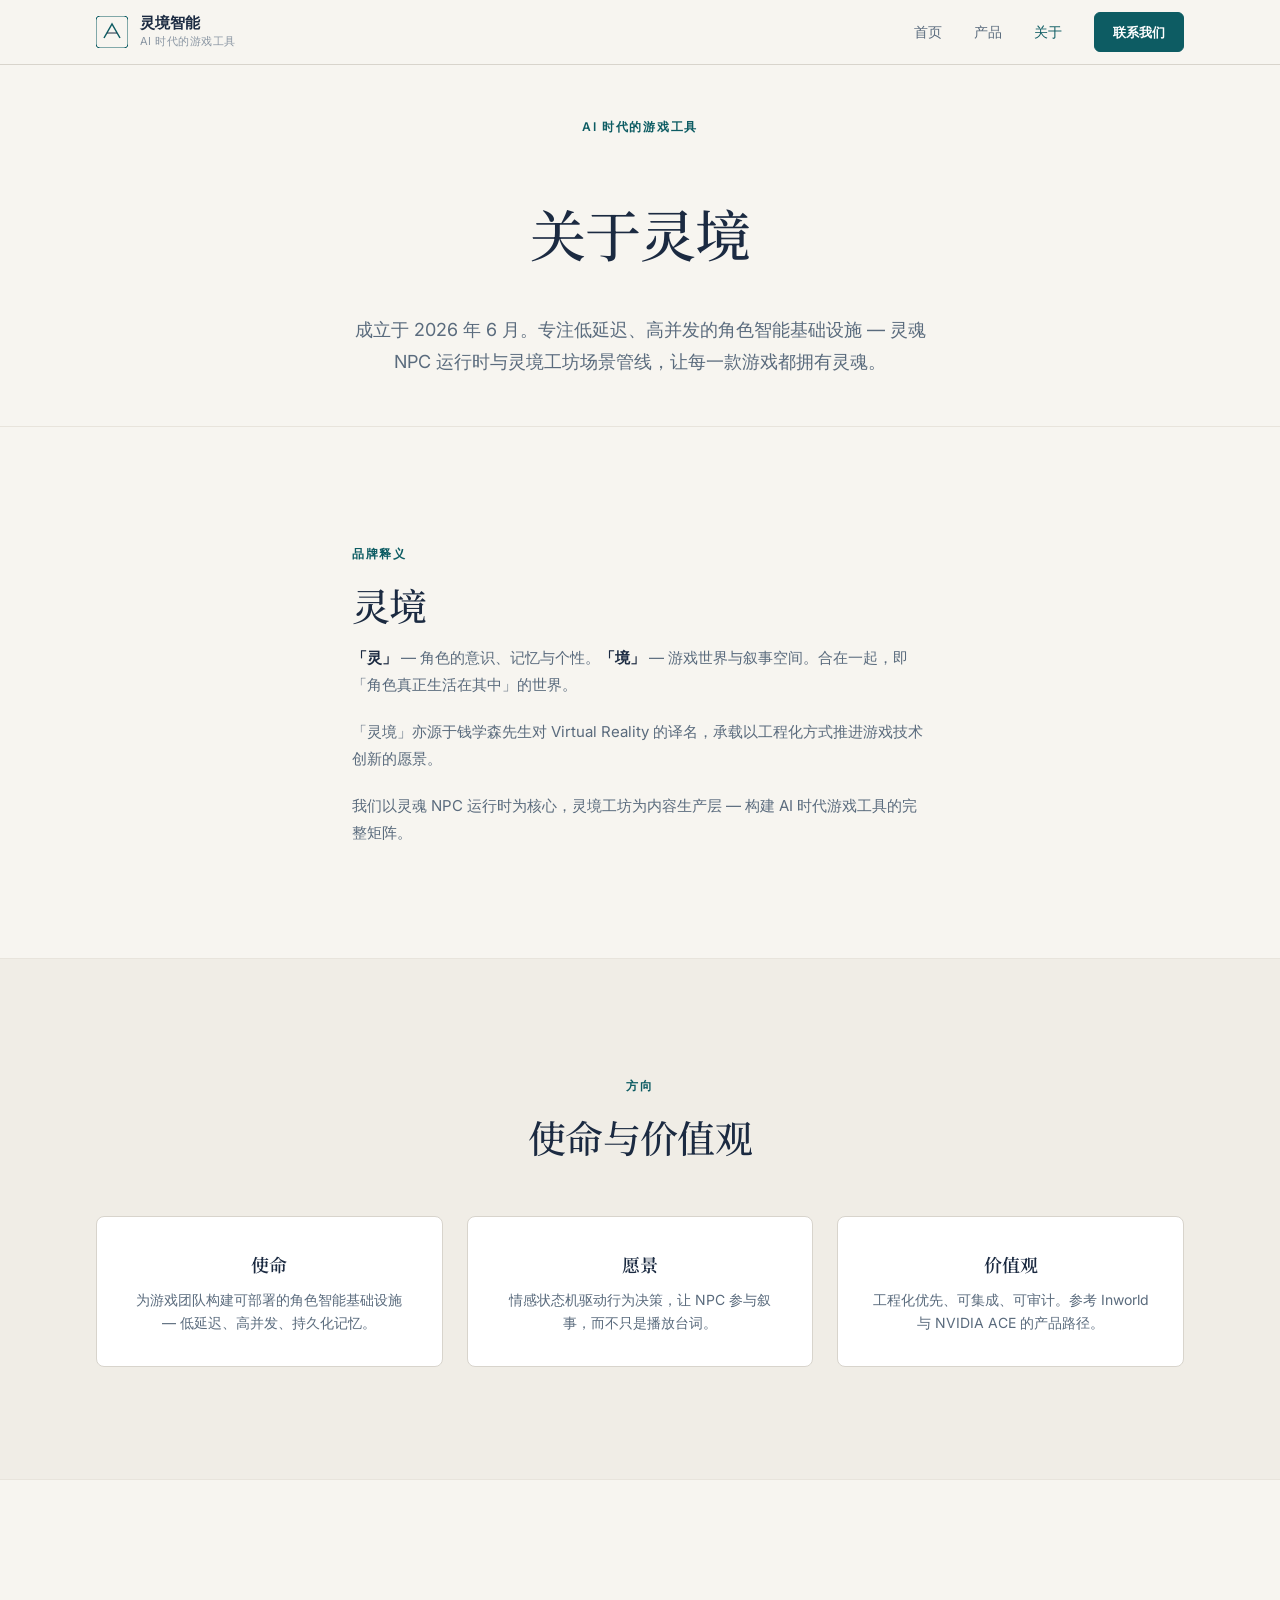
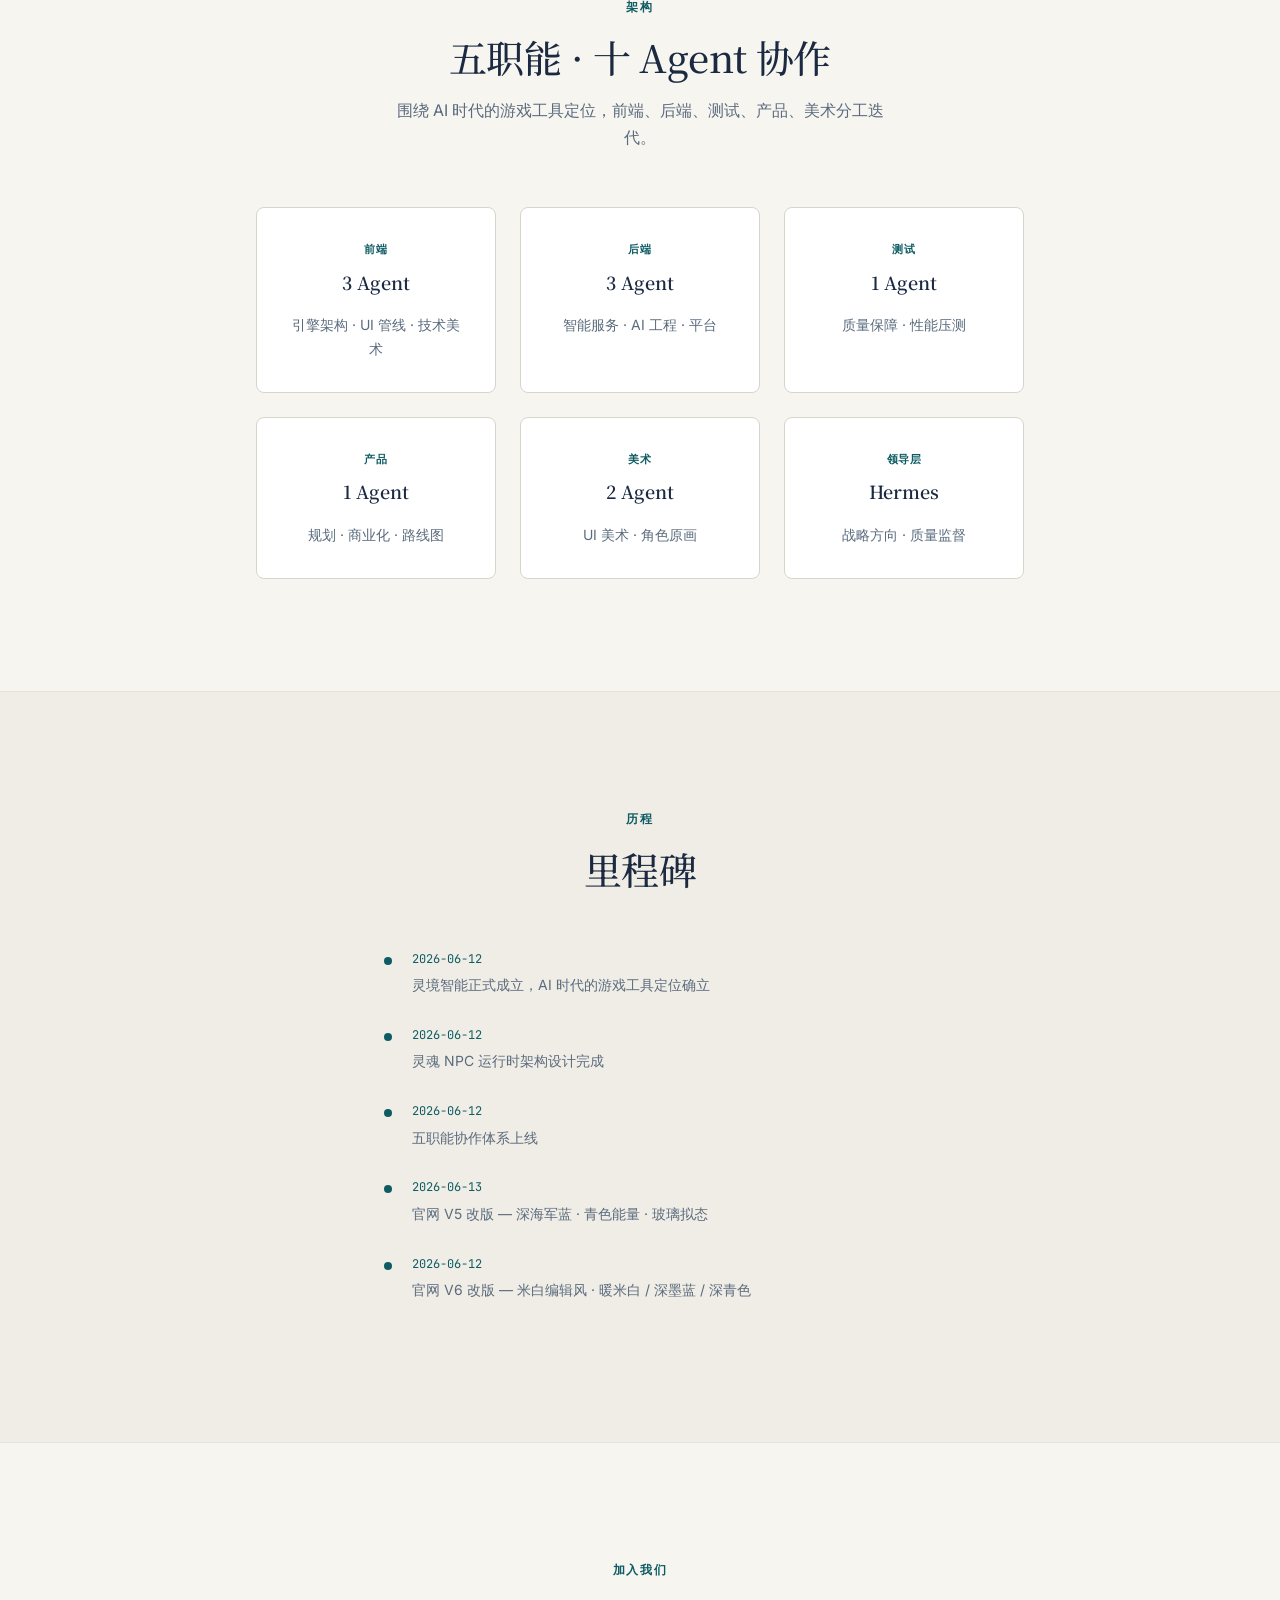
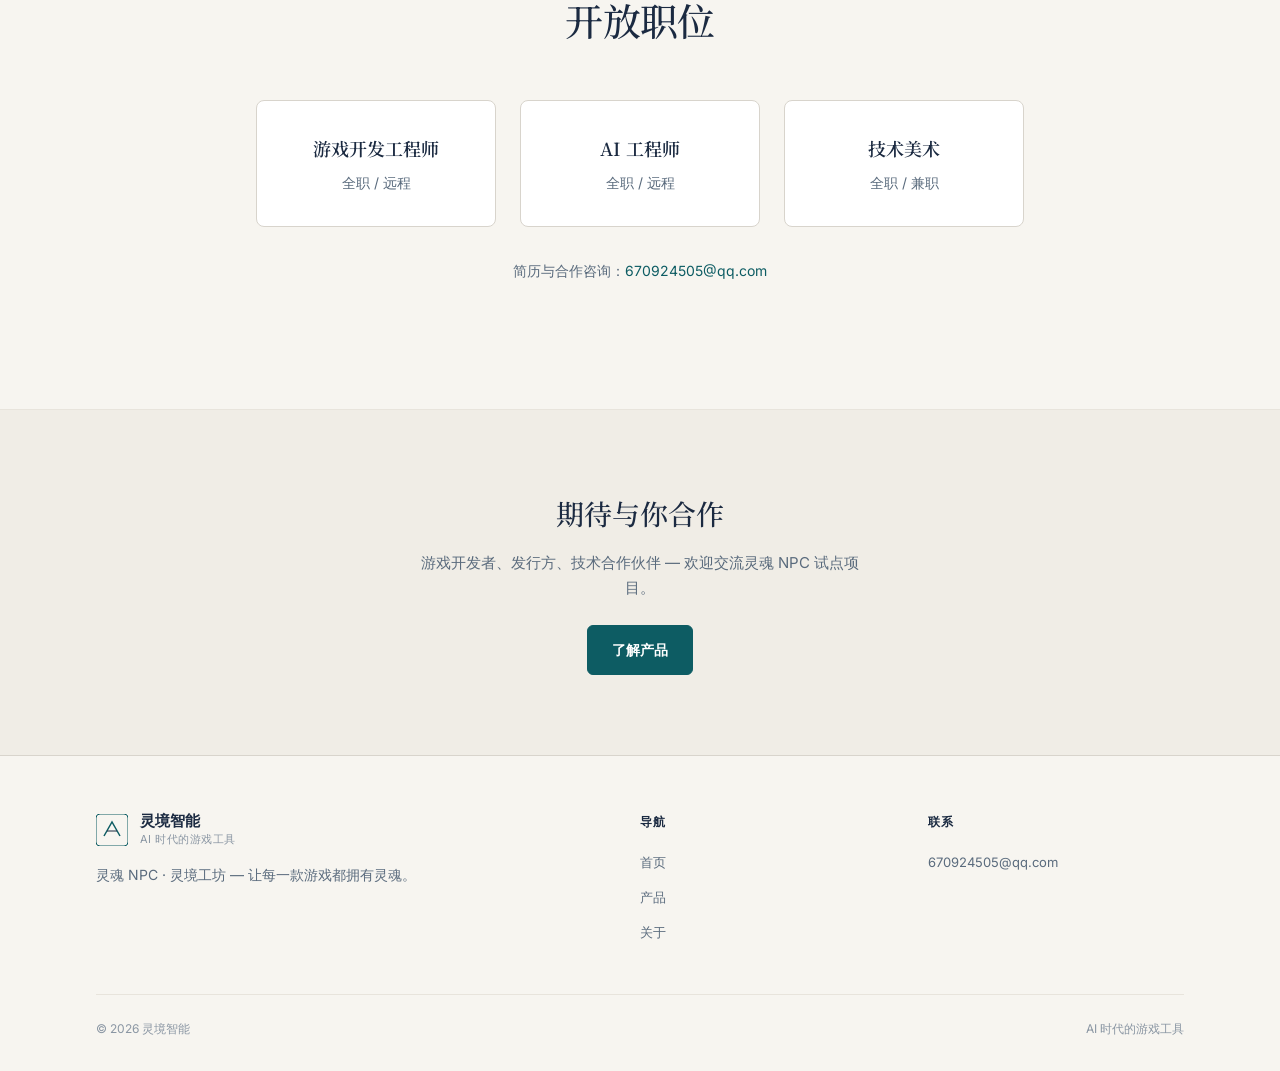
==== commit 3d527bea: "deploy: V6 Editorial Light (beige #f7f5f0, Noto Serif)" ====
--- a/about/index.html
+++ b/about/index.html
@@ -17,9 +17,9 @@
     <div class="container inner">
       <a href="../" class="brand">
         <svg class="brand-logo" width="32" height="32" viewBox="0 0 32 32" fill="none" aria-hidden="true">
-          <rect width="32" height="32" rx="4" fill="#071525" stroke="#2dd4bf" stroke-width="1"/>
-          <path d="M8 22 L16 8 L24 22" stroke="#2dd4bf" stroke-width="1.5" fill="none"/>
-          <line x1="11" y1="17" x2="21" y2="17" stroke="#5eead4" stroke-width="1"/>
+          <rect width="32" height="32" rx="4" fill="#f7f5f0" stroke="#0d5c63" stroke-width="1"/>
+          <path d="M8 22 L16 8 L24 22" stroke="#0d5c63" stroke-width="1.5" fill="none"/>
+          <line x1="11" y1="17" x2="21" y2="17" stroke="#1b2a41" stroke-width="1"/>
         </svg>
         <div>
           <div class="brand-name">灵境智能</div>
@@ -145,6 +145,7 @@
           <div class="timeline-item"><div class="timeline-dot"></div><div><div class="timeline-date">2026-06-12</div><div class="timeline-text">灵魂 NPC 运行时架构设计完成</div></div></div>
           <div class="timeline-item"><div class="timeline-dot"></div><div><div class="timeline-date">2026-06-12</div><div class="timeline-text">五职能协作体系上线</div></div></div>
           <div class="timeline-item"><div class="timeline-dot"></div><div><div class="timeline-date">2026-06-13</div><div class="timeline-text">官网 V5 改版 — 深海军蓝 · 青色能量 · 玻璃拟态</div></div></div>
+          <div class="timeline-item"><div class="timeline-dot"></div><div><div class="timeline-date">2026-06-12</div><div class="timeline-text">官网 V6 改版 — 米白编辑风 · 暖米白 / 深墨蓝 / 深青色</div></div></div>
         </div>
       </div>
     </section>
@@ -181,9 +182,9 @@
         <div>
           <a href="../" class="brand">
             <svg class="brand-logo" width="32" height="32" viewBox="0 0 32 32" fill="none" aria-hidden="true">
-              <rect width="32" height="32" rx="4" fill="#071525" stroke="#2dd4bf" stroke-width="1"/>
-              <path d="M8 22 L16 8 L24 22" stroke="#2dd4bf" stroke-width="1.5" fill="none"/>
-              <line x1="11" y1="17" x2="21" y2="17" stroke="#5eead4" stroke-width="1"/>
+              <rect width="32" height="32" rx="4" fill="#f7f5f0" stroke="#0d5c63" stroke-width="1"/>
+              <path d="M8 22 L16 8 L24 22" stroke="#0d5c63" stroke-width="1.5" fill="none"/>
+              <line x1="11" y1="17" x2="21" y2="17" stroke="#1b2a41" stroke-width="1"/>
             </svg>
             <div><div class="brand-name">灵境智能</div><div class="brand-tag">AI 时代的游戏工具</div></div>
           </a>
--- a/assets/site.css
+++ b/assets/site.css
@@ -1,28 +1,20 @@
-/* 灵境智能 V5 — 深海军蓝 · 青色能量 · 玻璃拟态 */
+/* 灵境智能 V6 — 米白编辑风 · 暖米白 / 深墨蓝 / 深青色 */
 :root {
-  --bg-deep: #050d18;
-  --bg-navy: #071525;
-  --bg-elevated: rgba(10, 22, 40, 0.72);
-  --bg-glass: rgba(8, 18, 34, 0.55);
-  --bg-glass-hover: rgba(12, 28, 48, 0.65);
-  --ink: #e8f0f8;
-  --ink-muted: #8ba3bc;
-  --ink-subtle: #5a7088;
-  --accent: #2dd4bf;
-  --accent-bright: #5eead4;
-  --accent-dim: rgba(45, 212, 191, 0.12);
-  --accent-glow: rgba(45, 212, 191, 0.35);
-  --accent-glow-soft: rgba(45, 212, 191, 0.15);
-  --cyan-deep: #0d9488;
-  --border: rgba(45, 212, 191, 0.22);
-  --border-subtle: rgba(255, 255, 255, 0.07);
-  --border-glow: rgba(45, 212, 191, 0.35);
-  --shadow-glass: 0 8px 32px rgba(0, 0, 0, 0.45), 0 0 0 1px rgba(45, 212, 191, 0.08);
-  --shadow-glow: 0 0 60px rgba(45, 212, 191, 0.12);
+  --bg-warm: #f7f5f0;
+  --bg-alt: #f0ede6;
+  --bg-panel: #ffffff;
+  --ink: #1b2a41;
+  --ink-muted: #5a6b7d;
+  --ink-subtle: #8a96a3;
+  --accent: #0d5c63;
+  --accent-hover: #0a4a50;
+  --accent-light: #e8f2f3;
+  --border: #d8d4cc;
+  --border-subtle: #e8e4dc;
   --max-w: 72rem;
-  --section-y: 6rem;
-  --radius: 0.5rem;
-  --radius-lg: 0.75rem;
+  --section-y: 7rem;
+  --radius: 0.375rem;
+  --radius-lg: 0.5rem;
   --font-display: "Noto Serif SC", "Source Han Serif SC", Georgia, serif;
   --font-body: "Inter", system-ui, -apple-system, sans-serif;
   --font-mono: "JetBrains Mono", "Fira Code", monospace;
@@ -39,39 +31,10 @@
   margin: 0;
   font-family: var(--font-body);
   font-size: 1rem;
-  line-height: 1.65;
+  line-height: 1.7;
   color: var(--ink);
-  background-color: var(--bg-deep);
-  position: relative;
-  overflow-x: hidden;
-}
-
-/* —— 全局网格背景 —— */
-body::before {
-  content: "";
-  position: fixed;
-  inset: 0;
-  z-index: 0;
-  pointer-events: none;
-  background-image:
-    linear-gradient(rgba(45, 212, 191, 0.045) 1px, transparent 1px),
-    linear-gradient(90deg, rgba(45, 212, 191, 0.045) 1px, transparent 1px);
-  background-size: 56px 56px;
-  mask-image: radial-gradient(ellipse 80% 70% at 50% 40%, black 20%, transparent 75%);
-}
-
-body::after {
-  content: "";
-  position: fixed;
-  inset: 0;
-  z-index: 0;
-  pointer-events: none;
-  background:
-    radial-gradient(ellipse 50% 40% at 85% 15%, rgba(45, 212, 191, 0.08) 0%, transparent 60%),
-    radial-gradient(ellipse 40% 30% at 10% 80%, rgba(13, 148, 136, 0.06) 0%, transparent 55%);
-}
-
-body > * { position: relative; z-index: 1; }
+  background-color: var(--bg-warm);
+}
 
 img, svg { display: block; max-width: 100%; }
 
@@ -91,24 +54,24 @@
 /* —— Typography —— */
 .display-xl {
   font-family: var(--font-display);
-  font-size: clamp(2.25rem, 5vw, 3.75rem);
+  font-size: clamp(2.25rem, 5vw, 3.5rem);
   font-weight: 500;
-  line-height: 1.15;
+  line-height: 1.2;
   letter-spacing: -0.02em;
   color: var(--ink);
 }
 
 .display-lg {
   font-family: var(--font-display);
-  font-size: clamp(1.75rem, 3.5vw, 2.5rem);
+  font-size: clamp(1.75rem, 3.5vw, 2.375rem);
   font-weight: 500;
-  line-height: 1.2;
+  line-height: 1.25;
   letter-spacing: -0.015em;
 }
 
 .lead {
   font-size: 1.125rem;
-  line-height: 1.75;
+  line-height: 1.8;
   color: var(--ink-muted);
   max-width: 36rem;
 }
@@ -117,7 +80,7 @@
   display: inline-block;
   font-size: 0.75rem;
   font-weight: 600;
-  letter-spacing: 0.12em;
+  letter-spacing: 0.14em;
   text-transform: uppercase;
   color: var(--accent);
   margin-bottom: 1rem;
@@ -129,21 +92,6 @@
   margin: 0;
   color: var(--ink-muted);
   max-width: 32rem;
-}
-
-/* —— Glass card base —— */
-.glass {
-  background: var(--bg-glass);
-  backdrop-filter: blur(16px);
-  -webkit-backdrop-filter: blur(16px);
-  border: 1px solid var(--border);
-  border-radius: var(--radius-lg);
-  box-shadow: var(--shadow-glass);
-}
-
-.glass:hover {
-  background: var(--bg-glass-hover);
-  border-color: var(--border-glow);
 }
 
 /* —— Header —— */
@@ -153,10 +101,8 @@
   left: 0;
   right: 0;
   z-index: 100;
-  background: rgba(5, 13, 24, 0.82);
-  backdrop-filter: blur(12px);
-  -webkit-backdrop-filter: blur(12px);
-  border-bottom: 1px solid var(--border-subtle);
+  background: var(--bg-warm);
+  border-bottom: 1px solid var(--border);
 }
 
 .site-header .inner {
@@ -178,6 +124,7 @@
   font-weight: 600;
   font-size: 0.9375rem;
   line-height: 1.2;
+  color: var(--ink);
 }
 
 .brand-tag {
@@ -200,11 +147,11 @@
   font-size: 0.875rem;
   font-weight: 500;
   color: var(--ink-muted);
-  transition: color 0.2s;
+  transition: color 0.15s;
 }
 
 .nav-link:hover,
-.nav-link.active { color: var(--accent-bright); }
+.nav-link.active { color: var(--accent); }
 
 .nav-toggle {
   display: flex;
@@ -223,7 +170,7 @@
   display: none;
   padding: 1rem 0 1.25rem;
   border-top: 1px solid var(--border-subtle);
-  background: rgba(5, 13, 24, 0.95);
+  background: var(--bg-warm);
 }
 
 .nav-mobile.open { display: block; }
@@ -250,88 +197,58 @@
   border-radius: var(--radius);
   border: 1px solid transparent;
   cursor: pointer;
-  transition: background 0.2s, color 0.2s, border-color 0.2s, box-shadow 0.2s;
+  transition: background 0.15s, color 0.15s, border-color 0.15s;
 }
 
 .btn-primary {
-  background: linear-gradient(135deg, var(--accent) 0%, var(--cyan-deep) 100%);
-  color: var(--bg-deep);
+  background: var(--accent);
+  color: var(--bg-panel);
   border-color: var(--accent);
-  box-shadow: 0 0 24px rgba(45, 212, 191, 0.25);
 }
 
 .btn-primary:hover {
-  background: linear-gradient(135deg, var(--accent-bright) 0%, var(--accent) 100%);
-  box-shadow: 0 0 32px rgba(45, 212, 191, 0.4);
+  background: var(--accent-hover);
+  border-color: var(--accent-hover);
 }
 
 .btn-secondary {
-  background: var(--bg-glass);
-  backdrop-filter: blur(8px);
+  background: var(--bg-panel);
   color: var(--ink);
   border-color: var(--border);
 }
 
 .btn-secondary:hover {
   border-color: var(--accent);
-  color: var(--accent-bright);
-  box-shadow: 0 0 20px rgba(45, 212, 191, 0.15);
+  color: var(--accent);
 }
 
 .btn-accent {
-  background: var(--accent-dim);
+  background: var(--accent-light);
   color: var(--accent);
   border-color: var(--border);
 }
 
 .btn-accent:hover {
-  background: rgba(45, 212, 191, 0.2);
-  box-shadow: 0 0 16px rgba(45, 212, 191, 0.2);
+  border-color: var(--accent);
 }
 
 .btn-sm { padding: 0.5rem 1.125rem; font-size: 0.8125rem; }
 
 /* —— Hero —— */
 .hero {
-  position: relative;
-  padding: calc(4rem + 3rem) 0 var(--section-y);
-  overflow: hidden;
-}
-
-.hero-glow {
-  position: absolute;
-  right: -5%;
-  top: 10%;
-  width: min(55vw, 640px);
-  height: min(70vh, 560px);
-  background: radial-gradient(
-    ellipse at center,
-    rgba(45, 212, 191, 0.28) 0%,
-    rgba(13, 148, 136, 0.12) 35%,
-    transparent 70%
-  );
-  pointer-events: none;
-  filter: blur(40px);
-  animation: pulse-glow 6s ease-in-out infinite;
-}
-
-@keyframes pulse-glow {
-  0%, 100% { opacity: 0.85; transform: scale(1); }
-  50% { opacity: 1; transform: scale(1.05); }
+  padding: calc(4rem + 4rem) 0 var(--section-y);
 }
 
 .hero-grid {
   display: grid;
-  gap: 3rem;
-  align-items: center;
-  position: relative;
-  z-index: 1;
+  gap: 4rem;
+  align-items: start;
 }
 
 @media (min-width: 960px) {
   .hero-grid {
     grid-template-columns: 1fr 1fr;
-    gap: 4rem;
+    gap: 5rem;
   }
 }
 
@@ -354,26 +271,18 @@
 }
 
 .metric-cell {
-  background: var(--bg-glass);
-  backdrop-filter: blur(12px);
+  background: var(--bg-panel);
   border: 1px solid var(--border);
   border-radius: var(--radius);
   padding: 1.25rem 1rem;
   text-align: center;
-  box-shadow: var(--shadow-glass);
-  transition: border-color 0.2s, box-shadow 0.2s;
-}
-
-.metric-cell:hover {
-  border-color: var(--border-glow);
-  box-shadow: var(--shadow-glass), 0 0 20px rgba(45, 212, 191, 0.1);
 }
 
 .metric-value {
   font-family: var(--font-mono);
   font-size: 1.125rem;
   font-weight: 500;
-  color: var(--accent-bright);
+  color: var(--accent);
 }
 
 .metric-label {
@@ -383,122 +292,116 @@
   letter-spacing: 0.02em;
 }
 
-/* —— Energy core / data stream visual —— */
-.energy-visual {
-  position: relative;
-  min-height: 22rem;
-}
-
-.energy-core-ring {
-  position: absolute;
-  top: 50%;
-  left: 50%;
-  transform: translate(-50%, -50%);
-  width: 12rem;
-  height: 12rem;
-  border-radius: 50%;
-  border: 1px solid rgba(45, 212, 191, 0.25);
-  box-shadow:
-    0 0 40px rgba(45, 212, 191, 0.2),
-    inset 0 0 40px rgba(45, 212, 191, 0.08);
-  animation: ring-pulse 4s ease-in-out infinite;
-}
-
-.energy-core-ring::before {
-  content: "";
-  position: absolute;
-  inset: 1.5rem;
-  border-radius: 50%;
-  background: radial-gradient(circle, rgba(45, 212, 191, 0.35) 0%, transparent 70%);
-  animation: core-breathe 3s ease-in-out infinite;
-}
-
-.energy-core-ring::after {
-  content: "";
-  position: absolute;
-  inset: -2rem;
-  border-radius: 50%;
-  border: 1px dashed rgba(45, 212, 191, 0.15);
-  animation: ring-spin 20s linear infinite;
-}
-
-@keyframes ring-pulse {
-  0%, 100% { box-shadow: 0 0 40px rgba(45, 212, 191, 0.2), inset 0 0 40px rgba(45, 212, 191, 0.08); }
-  50% { box-shadow: 0 0 60px rgba(45, 212, 191, 0.35), inset 0 0 50px rgba(45, 212, 191, 0.15); }
-}
-
-@keyframes core-breathe {
-  0%, 100% { opacity: 0.7; transform: scale(0.95); }
-  50% { opacity: 1; transform: scale(1.05); }
-}
-
-@keyframes ring-spin {
-  from { transform: rotate(0deg); }
-  to { transform: rotate(360deg); }
-}
-
-.data-stream-canvas {
-  position: absolute;
-  inset: 0;
-  width: 100%;
-  height: 100%;
-  pointer-events: none;
-}
-
-.stream-card {
-  position: absolute;
-  background: var(--bg-glass);
-  backdrop-filter: blur(16px);
-  border: 1px solid var(--border);
-  border-radius: var(--radius);
-  padding: 0.875rem 1rem;
-  box-shadow: var(--shadow-glass);
+/* —— Hero wireframe visual —— */
+.hero-visual {
+  display: flex;
+  flex-direction: column;
+  gap: 1.25rem;
+}
+
+.wireframe-panel {
+  background: var(--bg-panel);
+  border: 1px solid var(--border);
+  border-radius: var(--radius-lg);
+  overflow: hidden;
+}
+
+.wireframe-header {
+  padding: 0.75rem 1rem;
+  border-bottom: 1px solid var(--border-subtle);
+  font-family: var(--font-mono);
+  font-size: 0.6875rem;
+  color: var(--ink-subtle);
+  letter-spacing: 0.04em;
+}
+
+.wireframe-body {
+  padding: 1.25rem;
+}
+
+.wireframe-layout {
+  display: grid;
+  grid-template-columns: 1fr 2fr;
+  gap: 0.75rem;
+  min-height: 10rem;
+}
+
+.wireframe-sidebar {
+  border: 1px dashed var(--border);
+  border-radius: var(--radius);
+  padding: 0.75rem;
+  display: flex;
+  flex-direction: column;
+  gap: 0.5rem;
+}
+
+.wireframe-main {
+  border: 1px dashed var(--border);
+  border-radius: var(--radius);
+  padding: 0.75rem;
+  display: flex;
+  flex-direction: column;
+  gap: 0.625rem;
+}
+
+.wireframe-line {
+  height: 0.5rem;
+  background: var(--border-subtle);
+  border-radius: 1px;
+}
+
+.wireframe-line.short { width: 60%; }
+.wireframe-line.medium { width: 80%; }
+
+.wireframe-box {
+  border: 1px solid var(--border);
+  border-radius: var(--radius);
+  padding: 0.625rem 0.75rem;
+  font-size: 0.6875rem;
+  color: var(--ink-muted);
+  background: var(--bg-warm);
+}
+
+.wireframe-box.accent {
+  border-color: var(--accent);
+  color: var(--accent);
+  background: var(--accent-light);
+}
+
+.wireframe-flow {
+  display: flex;
+  align-items: center;
+  gap: 0.5rem;
+  margin-top: 1rem;
+  flex-wrap: wrap;
+}
+
+.wireframe-node {
+  padding: 0.375rem 0.625rem;
+  border: 1px solid var(--border);
+  border-radius: var(--radius);
+  font-family: var(--font-mono);
+  font-size: 0.625rem;
+  color: var(--ink-muted);
+  background: var(--bg-warm);
+}
+
+.wireframe-arrow {
   font-size: 0.75rem;
-  min-width: 8.5rem;
-  animation: float-card 5s ease-in-out infinite;
-}
-
-.stream-card:nth-child(1) { top: 8%; left: 5%; animation-delay: 0s; }
-.stream-card:nth-child(2) { top: 15%; right: 0; animation-delay: 1s; }
-.stream-card:nth-child(3) { bottom: 18%; left: 0; animation-delay: 2s; }
-.stream-card:nth-child(4) { bottom: 8%; right: 8%; animation-delay: 0.5s; }
-
-@keyframes float-card {
-  0%, 100% { transform: translateY(0); }
-  50% { transform: translateY(-6px); }
-}
-
-.stream-card-label {
-  font-family: var(--font-mono);
-  font-size: 0.625rem;
-  color: var(--accent);
-  margin-bottom: 0.25rem;
-  letter-spacing: 0.05em;
-}
-
-.stream-card-value {
-  font-family: var(--font-mono);
-  color: var(--ink);
-  font-weight: 500;
-}
-
-.runtime-panel {
-  position: relative;
-  z-index: 2;
-  margin-top: 1rem;
+  color: var(--ink-subtle);
 }
 
 /* —— Sections —— */
 .section { padding: var(--section-y) 0; }
 
 .section-alt {
-  background: rgba(7, 21, 37, 0.5);
+  background: var(--bg-alt);
   border-top: 1px solid var(--border-subtle);
   border-bottom: 1px solid var(--border-subtle);
 }
 
 .section-dark {
-  background: rgba(5, 13, 24, 0.6);
+  background: var(--bg-alt);
   border-top: 1px solid var(--border-subtle);
 }
 
@@ -524,26 +427,16 @@
 }
 
 .card {
-  background: var(--bg-glass);
-  backdrop-filter: blur(16px);
-  -webkit-backdrop-filter: blur(16px);
+  background: var(--bg-panel);
   border: 1px solid var(--border);
   border-radius: var(--radius-lg);
   padding: 2rem;
-  box-shadow: var(--shadow-glass);
-  transition: border-color 0.25s, box-shadow 0.25s, transform 0.25s;
-}
-
-.card:hover {
-  border-color: var(--border-glow);
-  box-shadow: var(--shadow-glass), var(--shadow-glow);
-  transform: translateY(-2px);
-}
-
-.card.featured {
-  border-color: var(--border-glow);
-  box-shadow: var(--shadow-glass), 0 0 40px rgba(45, 212, 191, 0.1);
-}
+  transition: border-color 0.15s;
+}
+
+.card:hover { border-color: var(--accent); }
+
+.card.featured { border-color: var(--accent); }
 
 .card-tag {
   font-family: var(--font-mono);
@@ -559,13 +452,13 @@
   border: 1px solid var(--border);
   border-radius: 0.25rem;
   color: var(--accent);
-  background: var(--accent-dim);
+  background: var(--accent-light);
 }
 
 .card-status.soon {
-  border-color: var(--border-subtle);
+  border-color: var(--border);
   color: var(--ink-subtle);
-  background: transparent;
+  background: var(--bg-warm);
 }
 
 .card h3 {
@@ -579,7 +472,7 @@
   margin: 0;
   font-size: 0.875rem;
   color: var(--ink-muted);
-  line-height: 1.6;
+  line-height: 1.65;
 }
 
 .card-list {
@@ -596,7 +489,7 @@
 }
 
 .card-list li::before {
-  content: "▸";
+  content: "—";
   margin-right: 0.5rem;
   color: var(--accent);
 }
@@ -612,13 +505,11 @@
 }
 
 .soul-panel {
-  background: var(--bg-glass);
-  backdrop-filter: blur(16px);
+  background: var(--bg-panel);
   border: 1px solid var(--border);
   border-radius: var(--radius-lg);
   padding: 0;
   overflow: hidden;
-  box-shadow: var(--shadow-glass);
 }
 
 .soul-panel-header {
@@ -628,7 +519,7 @@
   align-items: center;
   justify-content: space-between;
   gap: 1rem;
-  background: rgba(45, 212, 191, 0.04);
+  background: var(--bg-warm);
 }
 
 .soul-panel-header h3 {
@@ -646,33 +537,24 @@
 
 .soul-panel-body { padding: 1.25rem; }
 
-/* —— Data flow cards (replaces wireframe) —— */
-.data-flow-grid {
-  display: grid;
-  gap: 0.75rem;
-}
+/* —— Data flow —— */
+.data-flow-grid { display: grid; gap: 0.75rem; }
 
 .data-flow-item {
   display: flex;
   align-items: center;
   gap: 1rem;
   padding: 0.875rem 1rem;
-  background: rgba(45, 212, 191, 0.04);
+  background: var(--bg-warm);
   border: 1px solid var(--border-subtle);
   border-radius: var(--radius);
-  transition: border-color 0.2s, box-shadow 0.2s;
-}
-
-.data-flow-item:hover {
-  border-color: var(--border);
-  box-shadow: 0 0 16px rgba(45, 212, 191, 0.08);
 }
 
 .data-flow-icon {
   width: 2.25rem;
   height: 2.25rem;
   border-radius: 50%;
-  background: var(--accent-dim);
+  background: var(--accent-light);
   border: 1px solid var(--border);
   display: flex;
   align-items: center;
@@ -681,7 +563,6 @@
   font-family: var(--font-mono);
   font-size: 0.625rem;
   color: var(--accent);
-  box-shadow: 0 0 12px rgba(45, 212, 191, 0.15);
 }
 
 .data-flow-text h4 {
@@ -699,7 +580,7 @@
 .data-flow-connector {
   height: 1.5rem;
   margin-left: 1.125rem;
-  border-left: 1px dashed rgba(45, 212, 191, 0.3);
+  border-left: 1px dashed var(--border);
 }
 
 .emotion-metrics {
@@ -711,7 +592,7 @@
 
 .emotion-metric {
   padding: 1rem;
-  background: rgba(45, 212, 191, 0.04);
+  background: var(--bg-warm);
   border: 1px solid var(--border-subtle);
   border-radius: var(--radius);
   text-align: center;
@@ -720,7 +601,7 @@
 .emotion-metric-value {
   font-family: var(--font-mono);
   font-size: 1.25rem;
-  color: var(--accent-bright);
+  color: var(--accent);
   font-weight: 500;
 }
 
@@ -737,10 +618,9 @@
   font-family: var(--font-mono);
   font-size: 0.75rem;
   color: var(--accent);
-  background: var(--accent-dim);
+  background: var(--accent-light);
   border: 1px solid var(--border);
   border-radius: 999px;
-  box-shadow: 0 0 20px rgba(45, 212, 191, 0.15);
 }
 
 /* —— Workshop pipeline —— */
@@ -754,29 +634,20 @@
 }
 
 .workshop-step {
-  background: var(--bg-glass);
-  backdrop-filter: blur(16px);
+  background: var(--bg-panel);
   border: 1px solid var(--border);
   border-radius: var(--radius-lg);
   padding: 1.75rem 1.5rem;
   position: relative;
-  box-shadow: var(--shadow-glass);
-  transition: border-color 0.25s, box-shadow 0.25s;
-}
-
-.workshop-step:hover {
-  border-color: var(--border-glow);
-  box-shadow: var(--shadow-glass), 0 0 24px rgba(45, 212, 191, 0.1);
 }
 
 .workshop-step::after {
-  content: "";
+  content: "→";
   position: absolute;
   top: 50%;
   right: -0.875rem;
-  width: 1.5rem;
-  height: 1px;
-  background: linear-gradient(90deg, var(--accent), transparent);
+  transform: translateY(-50%);
+  color: var(--ink-subtle);
   display: none;
 }
 
@@ -810,9 +681,9 @@
   margin-top: 0.75rem;
   font-family: var(--font-mono);
   font-size: 0.6875rem;
-  color: var(--accent-bright);
+  color: var(--accent);
   padding: 0.5rem 0.625rem;
-  background: rgba(45, 212, 191, 0.06);
+  background: var(--accent-light);
   border: 1px solid var(--border-subtle);
   border-radius: var(--radius);
 }
@@ -825,20 +696,18 @@
 }
 
 .workshop-meta-cell {
-  background: var(--bg-glass);
-  backdrop-filter: blur(12px);
+  background: var(--bg-panel);
   border: 1px solid var(--border);
   border-radius: var(--radius);
   padding: 1.25rem 1rem;
   text-align: center;
-  box-shadow: var(--shadow-glass);
 }
 
 .workshop-meta-cell strong {
   display: block;
   font-family: var(--font-mono);
   font-size: 1rem;
-  color: var(--accent-bright);
+  color: var(--accent);
   margin-bottom: 0.25rem;
 }
 
@@ -861,20 +730,12 @@
   padding: 1.25rem 1.5rem;
   border: 1px solid var(--border);
   border-radius: var(--radius-lg);
-  background: var(--bg-glass);
-  backdrop-filter: blur(12px);
-  box-shadow: var(--shadow-glass);
-  transition: border-color 0.2s, box-shadow 0.2s;
-}
-
-.stack-layer:hover {
-  border-color: var(--border-glow);
+  background: var(--bg-panel);
 }
 
 .stack-layer.highlight {
-  border-color: var(--border-glow);
-  box-shadow: var(--shadow-glass), 0 0 32px rgba(45, 212, 191, 0.12);
-  background: rgba(45, 212, 191, 0.06);
+  border-color: var(--accent);
+  background: var(--accent-light);
 }
 
 .stack-num {
@@ -900,18 +761,12 @@
 /* —— Capability items —— */
 .cap-item {
   padding: 2rem;
-  background: var(--bg-glass);
-  backdrop-filter: blur(12px);
+  background: var(--bg-panel);
   border: 1px solid var(--border);
   border-radius: var(--radius-lg);
-  box-shadow: var(--shadow-glass);
-  transition: border-color 0.2s, box-shadow 0.2s;
-}
-
-.cap-item:hover {
-  border-color: var(--border-glow);
-  box-shadow: var(--shadow-glass), 0 0 20px rgba(45, 212, 191, 0.08);
-}
+}
+
+.cap-item:hover { border-color: var(--accent); }
 
 @media (min-width: 768px) {
   .cap-grid {
@@ -919,7 +774,6 @@
     grid-template-columns: repeat(2, 1fr);
     gap: 1.5rem;
   }
-  .cap-item { padding: 2rem; }
 }
 
 .cap-num {
@@ -944,23 +798,22 @@
 
 /* —— Code block —— */
 .code-block {
-  background: rgba(5, 13, 24, 0.6);
-  border: 1px solid var(--border);
-  border-radius: var(--radius);
-  padding: 1.5rem 1.75rem;
+  background: var(--bg-panel);
+  border: 1px solid var(--border);
+  border-radius: var(--radius);
+  padding: 1.25rem 1.5rem;
   overflow-x: auto;
   font-family: var(--font-mono);
   font-size: 0.8125rem;
   line-height: 1.7;
   color: var(--ink-muted);
   white-space: pre;
-  box-shadow: inset 0 0 24px rgba(45, 212, 191, 0.04);
 }
 
 .code-block .comment { color: var(--ink-subtle); }
 .code-block .key { color: var(--accent); }
 .code-block .str { color: var(--ink); }
-.code-block .num { color: var(--accent-bright); }
+.code-block .num { color: var(--accent); }
 
 /* —— Team —— */
 .team-card {
@@ -990,7 +843,7 @@
   border: 1px solid var(--border-subtle);
   border-radius: 0.25rem;
   color: var(--ink-muted);
-  background: rgba(45, 212, 191, 0.04);
+  background: var(--bg-warm);
 }
 
 /* —— Timeline —— */
@@ -1009,7 +862,6 @@
   background: var(--accent);
   margin-top: 0.5rem;
   flex-shrink: 0;
-  box-shadow: 0 0 8px var(--accent-glow);
 }
 
 .timeline-date {
@@ -1025,10 +877,7 @@
 }
 
 /* —— Steps —— */
-.steps {
-  display: grid;
-  gap: 1.5rem;
-}
+.steps { display: grid; gap: 1.5rem; }
 
 @media (min-width: 768px) {
   .steps { grid-template-columns: repeat(3, 1fr); }
@@ -1036,11 +885,9 @@
 
 .step {
   padding: 2rem;
-  background: var(--bg-glass);
-  backdrop-filter: blur(16px);
+  background: var(--bg-panel);
   border: 1px solid var(--border);
   border-radius: var(--radius-lg);
-  box-shadow: var(--shadow-glass);
 }
 
 .step-num {
@@ -1057,8 +904,8 @@
   margin-top: 0.75rem;
   font-family: var(--font-mono);
   font-size: 0.75rem;
-  color: var(--accent-bright);
-  background: rgba(45, 212, 191, 0.06);
+  color: var(--accent);
+  background: var(--accent-light);
   padding: 0.5rem 0.75rem;
   border: 1px solid var(--border-subtle);
   border-radius: var(--radius);
@@ -1069,21 +916,7 @@
   padding: 5rem 0;
   text-align: center;
   border-top: 1px solid var(--border-subtle);
-  background: rgba(7, 21, 37, 0.6);
-  position: relative;
-  overflow: hidden;
-}
-
-.cta-band::before {
-  content: "";
-  position: absolute;
-  top: 50%;
-  left: 50%;
-  transform: translate(-50%, -50%);
-  width: 60%;
-  height: 80%;
-  background: radial-gradient(ellipse, rgba(45, 212, 191, 0.1) 0%, transparent 70%);
-  pointer-events: none;
+  background: var(--bg-alt);
 }
 
 .cta-band h2 {
@@ -1091,7 +924,6 @@
   font-family: var(--font-display);
   font-size: 1.75rem;
   font-weight: 500;
-  position: relative;
 }
 
 .cta-band p {
@@ -1099,15 +931,14 @@
   max-width: 28rem;
   color: var(--ink-muted);
   font-size: 0.9375rem;
-  position: relative;
 }
 
 /* —— Footer —— */
 .site-footer {
-  background: var(--bg-deep);
+  background: var(--bg-warm);
   color: var(--ink-muted);
   padding: 3.5rem 0 2rem;
-  border-top: 1px solid var(--border-subtle);
+  border-top: 1px solid var(--border);
 }
 
 .site-footer .brand-name { color: var(--ink); }
@@ -1150,7 +981,7 @@
 .footer-col span {
   font-size: 0.8125rem;
   color: var(--ink-muted);
-  transition: color 0.2s;
+  transition: color 0.15s;
 }
 
 .footer-col a:hover { color: var(--accent); }
@@ -1168,29 +999,15 @@
 
 /* —— Page hero —— */
 .page-hero {
-  position: relative;
-  padding: calc(4rem + 2.5rem) 0 3rem;
+  padding: calc(4rem + 3rem) 0 3rem;
   border-bottom: 1px solid var(--border-subtle);
-  overflow: hidden;
-}
-
-.page-hero::after {
-  content: "";
-  position: absolute;
-  right: 10%;
-  top: 20%;
-  width: 300px;
-  height: 300px;
-  background: radial-gradient(circle, rgba(45, 212, 191, 0.15) 0%, transparent 70%);
-  pointer-events: none;
-  filter: blur(30px);
 }
 
 /* —— Fade-in —— */
 .fade-in {
   opacity: 0;
-  transform: translateY(1rem);
-  transition: opacity 0.6s ease, transform 0.6s ease;
+  transform: translateY(0.75rem);
+  transition: opacity 0.5s ease, transform 0.5s ease;
 }
 
 .fade-in.visible {
@@ -1209,4 +1026,7 @@
 .mt-2 { margin-top: 2rem; }
 .text-center { text-align: center; }
 .link-accent { color: var(--accent); }
-.link-accent:hover { color: var(--accent-bright); }
+.link-accent:hover { color: var(--accent-hover); }
+
+/* Legacy class aliases — no glass/glow in V6 */
+.glass { background: var(--bg-panel); border: 1px solid var(--border); border-radius: var(--radius-lg); }
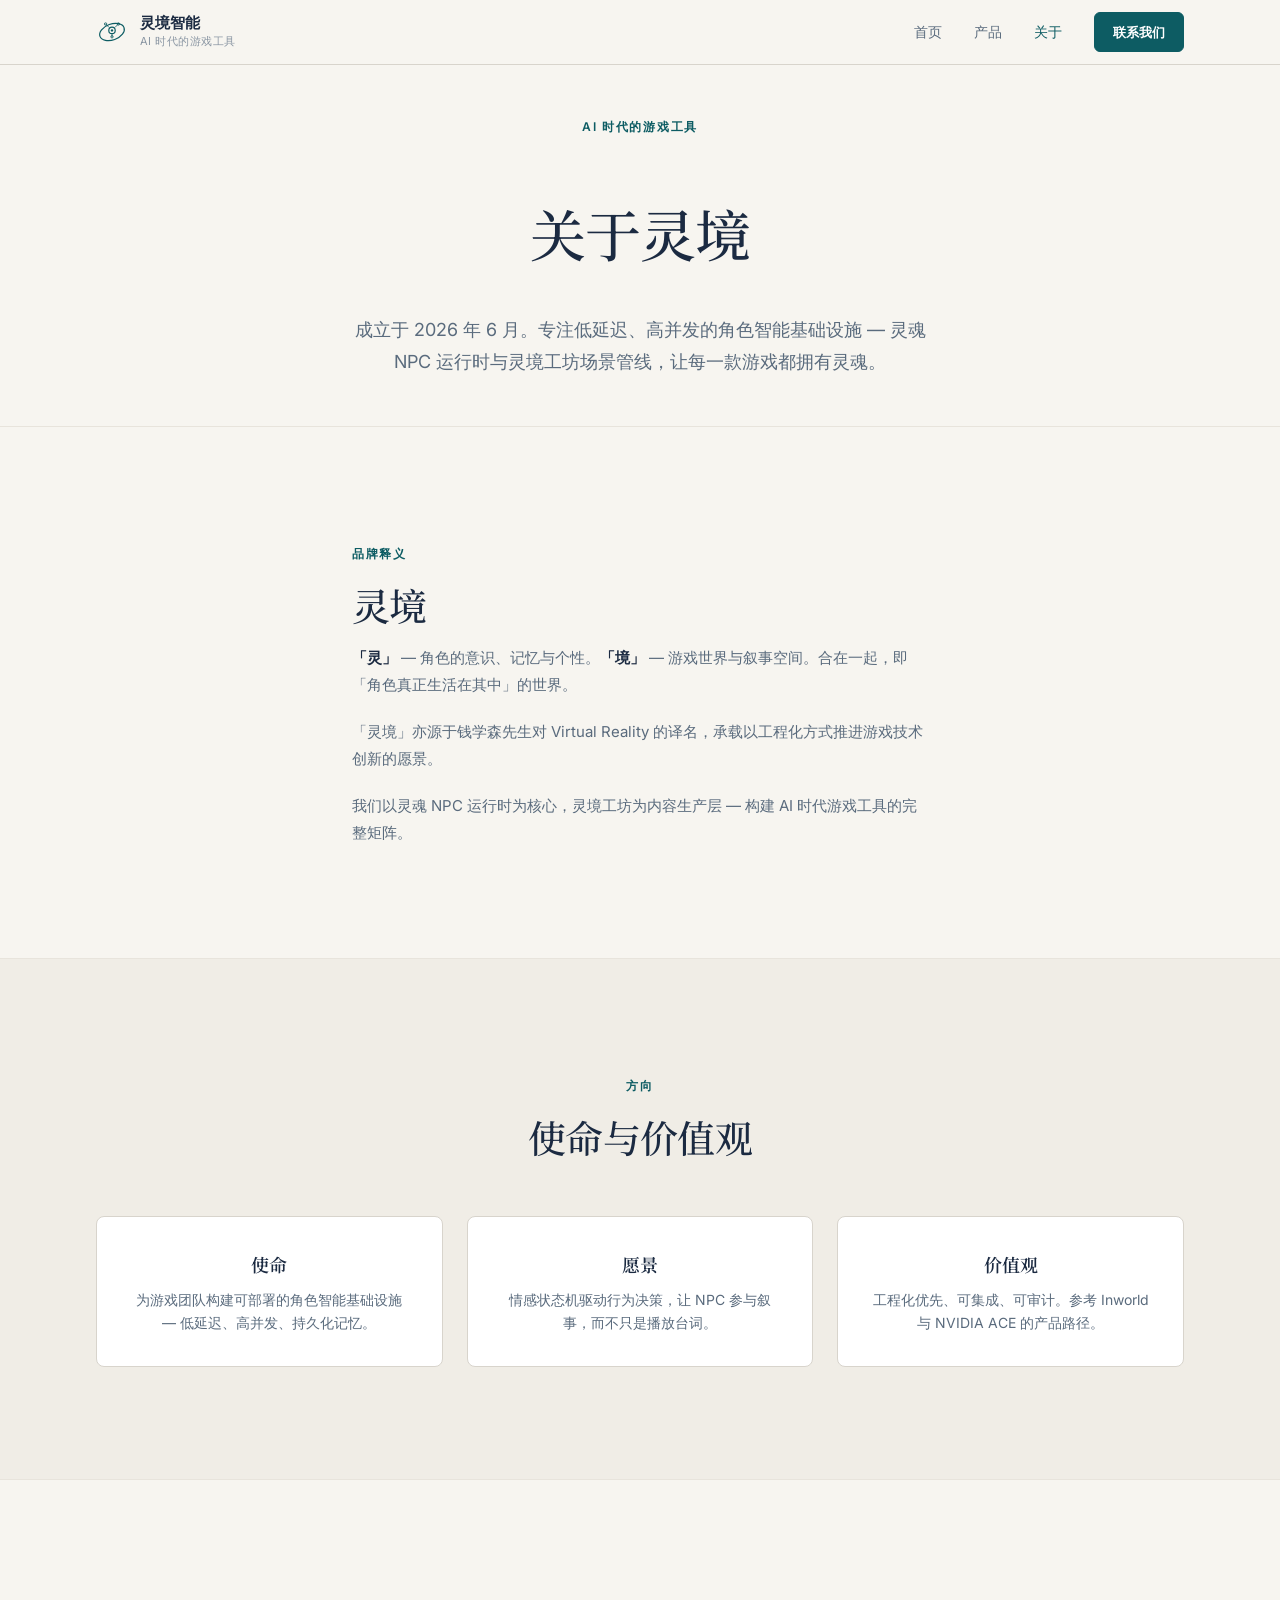
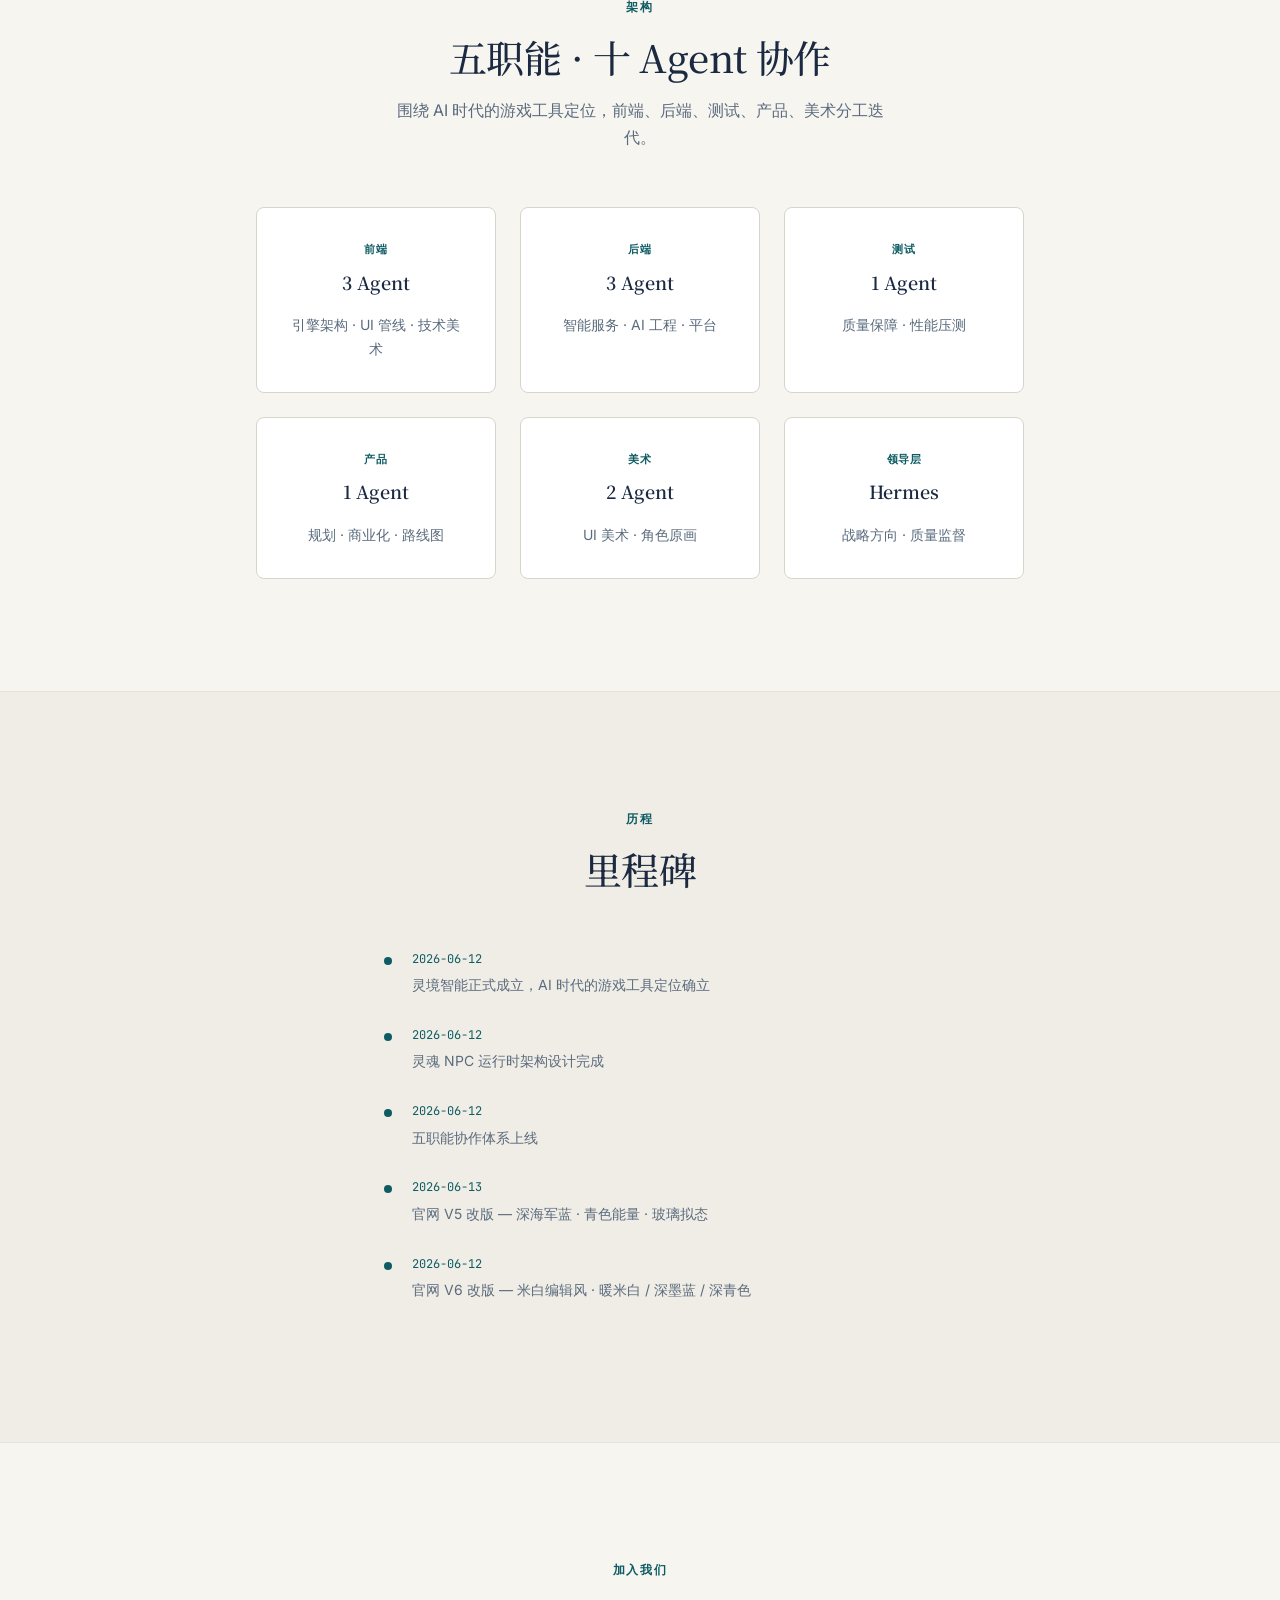
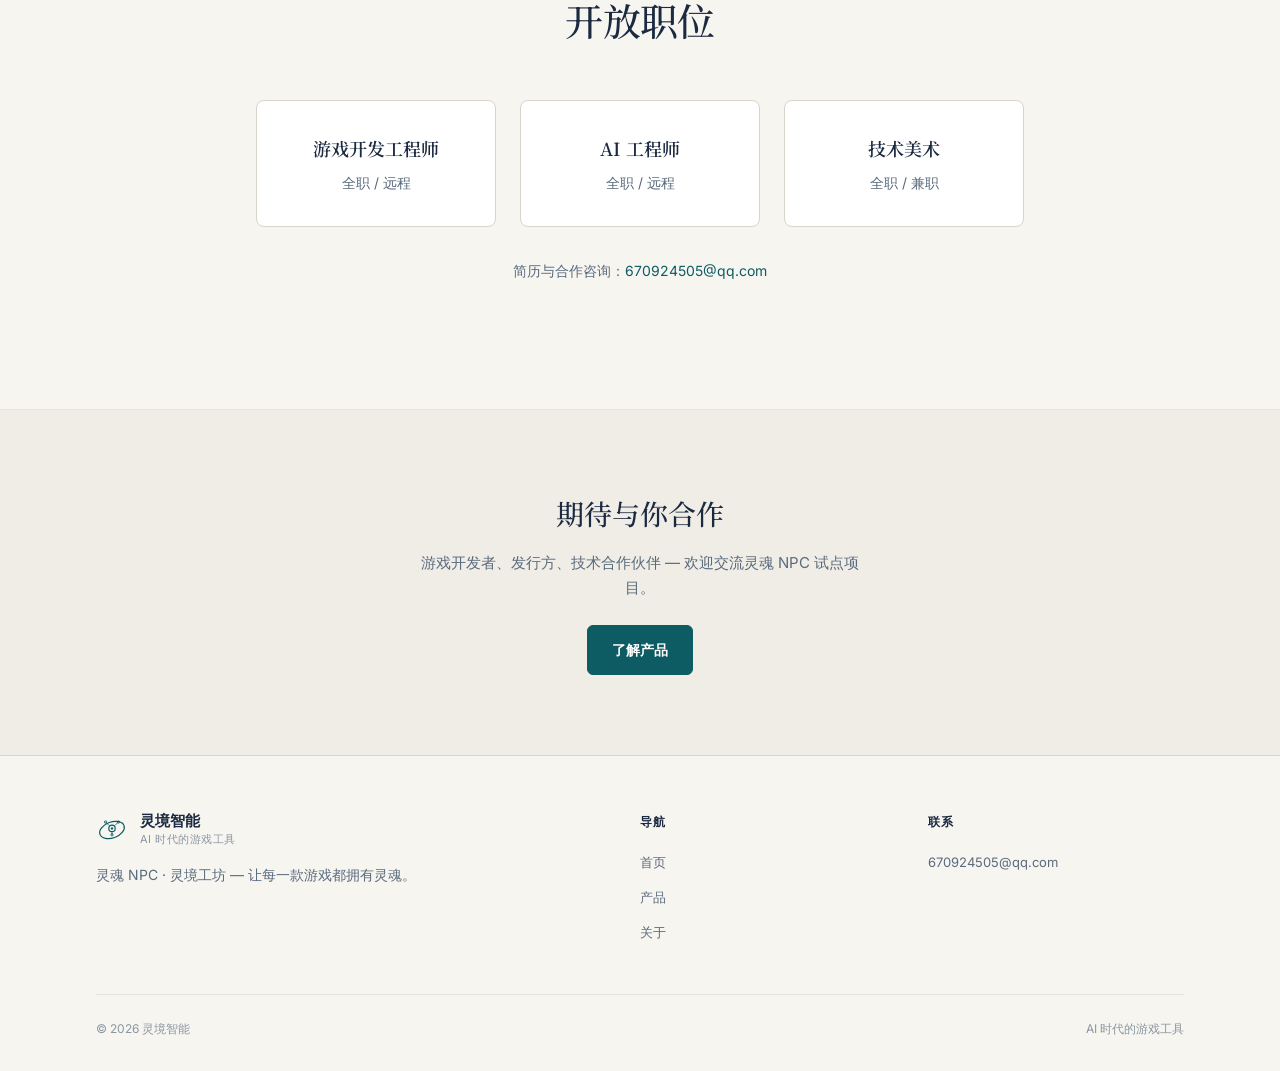
==== commit 15b75cf8: "fix: update logo on all pages (about, product footer)" ====
--- a/about/index.html
+++ b/about/index.html
@@ -16,10 +16,16 @@
   <header class="site-header">
     <div class="container inner">
       <a href="../" class="brand">
-        <svg class="brand-logo" width="32" height="32" viewBox="0 0 32 32" fill="none" aria-hidden="true">
-          <rect width="32" height="32" rx="4" fill="#f7f5f0" stroke="#0d5c63" stroke-width="1"/>
-          <path d="M8 22 L16 8 L24 22" stroke="#0d5c63" stroke-width="1.5" fill="none"/>
-          <line x1="11" y1="17" x2="21" y2="17" stroke="#1b2a41" stroke-width="1"/>
+        <svg class="brand-logo" width="32" height="32" viewBox="0 0 40 40" fill="none" aria-hidden="true">
+          <ellipse cx="20" cy="20" rx="16" ry="10" stroke="#0d5c63" stroke-width="1.5" transform="rotate(-20 20 20)" fill="none"/>
+          <circle cx="20" cy="18" r="4" stroke="#0d5c63" stroke-width="1.5" fill="none"/>
+          <circle cx="20" cy="18" r="1.5" fill="#0d5c63"/>
+          <line x1="16" y1="14" x2="12" y2="10" stroke="#0d5c63" stroke-width="1" stroke-linecap="round"/>
+          <line x1="24" y1="14" x2="28" y2="10" stroke="#0d5c63" stroke-width="1" stroke-linecap="round"/>
+          <line x1="20" y1="22" x2="20" y2="26" stroke="#0d5c63" stroke-width="1" stroke-linecap="round"/>
+          <circle cx="12" cy="10" r="1.5" stroke="#0d5c63" stroke-width="1" fill="none"/>
+          <circle cx="28" cy="10" r="1.5" stroke="#0d5c63" stroke-width="1" fill="none"/>
+          <circle cx="20" cy="26" r="1.5" stroke="#0d5c63" stroke-width="1" fill="none"/>
         </svg>
         <div>
           <div class="brand-name">灵境智能</div>
@@ -181,10 +187,16 @@
       <div class="footer-grid">
         <div>
           <a href="../" class="brand">
-            <svg class="brand-logo" width="32" height="32" viewBox="0 0 32 32" fill="none" aria-hidden="true">
-              <rect width="32" height="32" rx="4" fill="#f7f5f0" stroke="#0d5c63" stroke-width="1"/>
-              <path d="M8 22 L16 8 L24 22" stroke="#0d5c63" stroke-width="1.5" fill="none"/>
-              <line x1="11" y1="17" x2="21" y2="17" stroke="#1b2a41" stroke-width="1"/>
+            <svg class="brand-logo" width="32" height="32" viewBox="0 0 40 40" fill="none" aria-hidden="true">
+              <ellipse cx="20" cy="20" rx="16" ry="10" stroke="#0d5c63" stroke-width="1.5" transform="rotate(-20 20 20)" fill="none"/>
+              <circle cx="20" cy="18" r="4" stroke="#0d5c63" stroke-width="1.5" fill="none"/>
+              <circle cx="20" cy="18" r="1.5" fill="#0d5c63"/>
+              <line x1="16" y1="14" x2="12" y2="10" stroke="#0d5c63" stroke-width="1" stroke-linecap="round"/>
+              <line x1="24" y1="14" x2="28" y2="10" stroke="#0d5c63" stroke-width="1" stroke-linecap="round"/>
+              <line x1="20" y1="22" x2="20" y2="26" stroke="#0d5c63" stroke-width="1" stroke-linecap="round"/>
+              <circle cx="12" cy="10" r="1.5" stroke="#0d5c63" stroke-width="1" fill="none"/>
+              <circle cx="28" cy="10" r="1.5" stroke="#0d5c63" stroke-width="1" fill="none"/>
+              <circle cx="20" cy="26" r="1.5" stroke="#0d5c63" stroke-width="1" fill="none"/>
             </svg>
             <div><div class="brand-name">灵境智能</div><div class="brand-tag">AI 时代的游戏工具</div></div>
           </a>
--- a/assets/site.css
+++ b/assets/site.css
@@ -292,104 +292,110 @@
   letter-spacing: 0.02em;
 }
 
-/* —— Hero wireframe visual —— */
-.hero-visual {
+/* —— Product Cards (Homepage) —— */
+.product-grid {
+  display: grid;
+  gap: 1.5rem;
+  margin-top: 3.5rem;
+}
+
+@media (min-width: 768px) {
+  .product-grid { grid-template-columns: repeat(2, 1fr); gap: 2rem; }
+}
+
+.product-card {
+  background: var(--bg-panel);
+  border: 1px solid var(--border);
+  border-radius: var(--radius-lg);
+  padding: 2.5rem 2rem;
+  transition: border-color 0.2s, box-shadow 0.2s;
   display: flex;
   flex-direction: column;
-  gap: 1.25rem;
-}
-
-.wireframe-panel {
-  background: var(--bg-panel);
-  border: 1px solid var(--border);
-  border-radius: var(--radius-lg);
-  overflow: hidden;
-}
-
-.wireframe-header {
-  padding: 0.75rem 1rem;
-  border-bottom: 1px solid var(--border-subtle);
-  font-family: var(--font-mono);
-  font-size: 0.6875rem;
-  color: var(--ink-subtle);
-  letter-spacing: 0.04em;
-}
-
-.wireframe-body {
-  padding: 1.25rem;
-}
-
-.wireframe-layout {
-  display: grid;
-  grid-template-columns: 1fr 2fr;
-  gap: 0.75rem;
-  min-height: 10rem;
-}
-
-.wireframe-sidebar {
-  border: 1px dashed var(--border);
+}
+
+.product-card:hover {
+  border-color: var(--accent);
+  box-shadow: 0 2px 16px rgba(13, 92, 99, 0.06);
+}
+
+.product-icon {
+  width: 48px;
+  height: 48px;
+  border: 1.5px solid var(--accent);
   border-radius: var(--radius);
-  padding: 0.75rem;
-  display: flex;
-  flex-direction: column;
-  gap: 0.5rem;
-}
-
-.wireframe-main {
-  border: 1px dashed var(--border);
+  display: flex;
+  align-items: center;
+  justify-content: center;
+  margin-bottom: 1.5rem;
+}
+
+.product-icon svg { opacity: 0.85; }
+
+.product-title {
+  font-family: var(--font-display);
+  font-size: 1.375rem;
+  font-weight: 500;
+  margin: 0 0 0.75rem;
+  color: var(--ink);
+}
+
+.product-desc {
+  font-size: 0.9375rem;
+  line-height: 1.75;
+  color: var(--ink-muted);
+  margin: 0 0 1.5rem;
+}
+
+.product-features {
+  list-style: none;
+  margin: 0 0 2rem;
+  padding: 0;
+  flex-grow: 1;
+}
+
+.product-features li {
+  font-size: 0.8125rem;
+  color: var(--ink-muted);
+  padding: 0.5rem 0;
+  border-top: 1px solid var(--border-subtle);
+  padding-left: 1.25rem;
+  position: relative;
+}
+
+.product-features li::before {
+  content: "·";
+  position: absolute;
+  left: 0;
+  color: var(--accent);
+  font-weight: 700;
+}
+
+.product-link {
+  font-size: 0.875rem;
+  font-weight: 600;
+  color: var(--accent);
+  transition: opacity 0.15s;
+}
+
+.product-link:hover { opacity: 0.7; }
+
+/* —— Code block (used on product pages) —— */
+.code-block {
+  background: var(--bg-alt);
+  border: 1px solid var(--border);
   border-radius: var(--radius);
-  padding: 0.75rem;
-  display: flex;
-  flex-direction: column;
-  gap: 0.625rem;
-}
-
-.wireframe-line {
-  height: 0.5rem;
-  background: var(--border-subtle);
-  border-radius: 1px;
-}
-
-.wireframe-line.short { width: 60%; }
-.wireframe-line.medium { width: 80%; }
-
-.wireframe-box {
-  border: 1px solid var(--border);
-  border-radius: var(--radius);
-  padding: 0.625rem 0.75rem;
-  font-size: 0.6875rem;
-  color: var(--ink-muted);
-  background: var(--bg-warm);
-}
-
-.wireframe-box.accent {
-  border-color: var(--accent);
-  color: var(--accent);
-  background: var(--accent-light);
-}
-
-.wireframe-flow {
-  display: flex;
-  align-items: center;
-  gap: 0.5rem;
-  margin-top: 1rem;
-  flex-wrap: wrap;
-}
-
-.wireframe-node {
-  padding: 0.375rem 0.625rem;
-  border: 1px solid var(--border);
-  border-radius: var(--radius);
-  font-family: var(--font-mono);
-  font-size: 0.625rem;
-  color: var(--ink-muted);
-  background: var(--bg-warm);
-}
-
-.wireframe-arrow {
+  padding: 1rem 1.25rem;
+  font-family: var(--font-mono);
   font-size: 0.75rem;
-  color: var(--ink-subtle);
-}
+  line-height: 1.7;
+  color: var(--ink-muted);
+  overflow-x: auto;
+}
+
+.code-block .key { color: var(--accent); }
+.code-block .str { color: var(--ink); }
+.code-block .num { color: var(--ink-subtle); }
+.code-block .comment { color: var(--ink-subtle); font-style: italic; }
 
 /* —— Sections —— */
 .section { padding: var(--section-y) 0; }
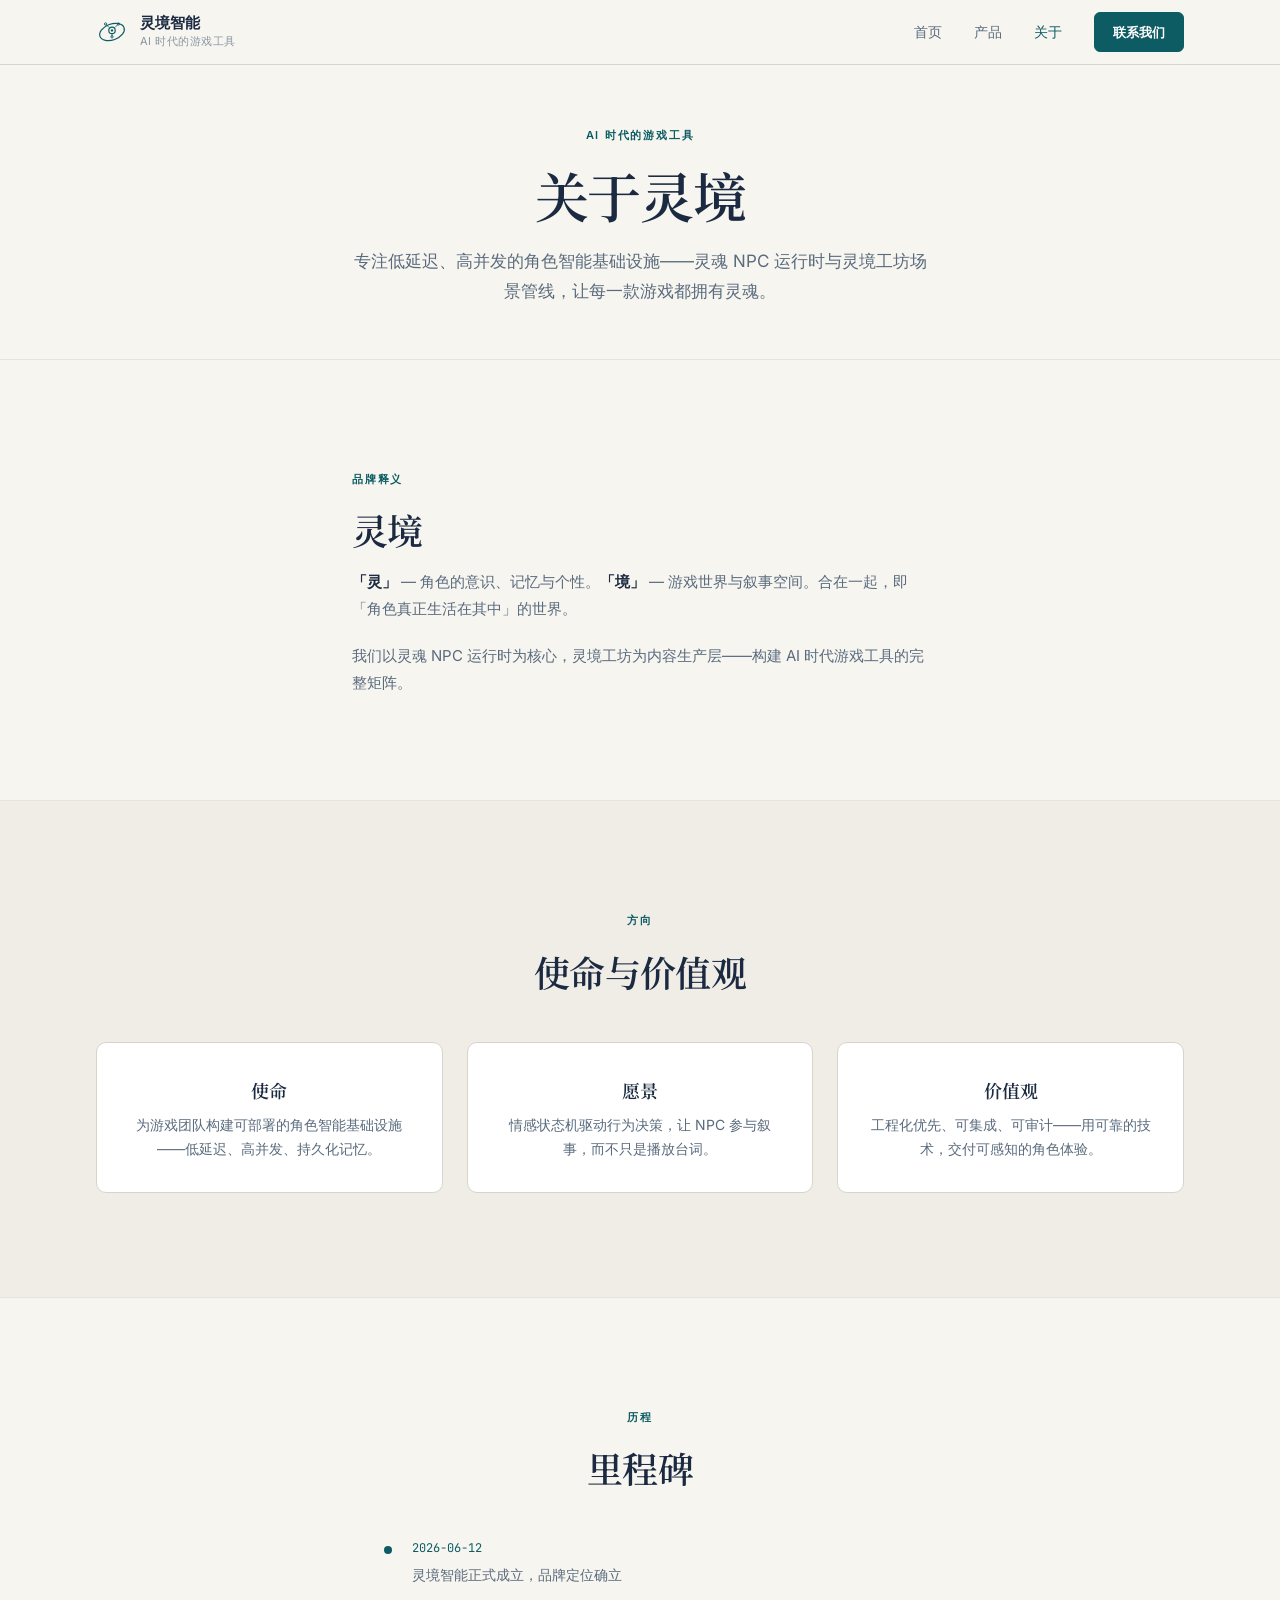
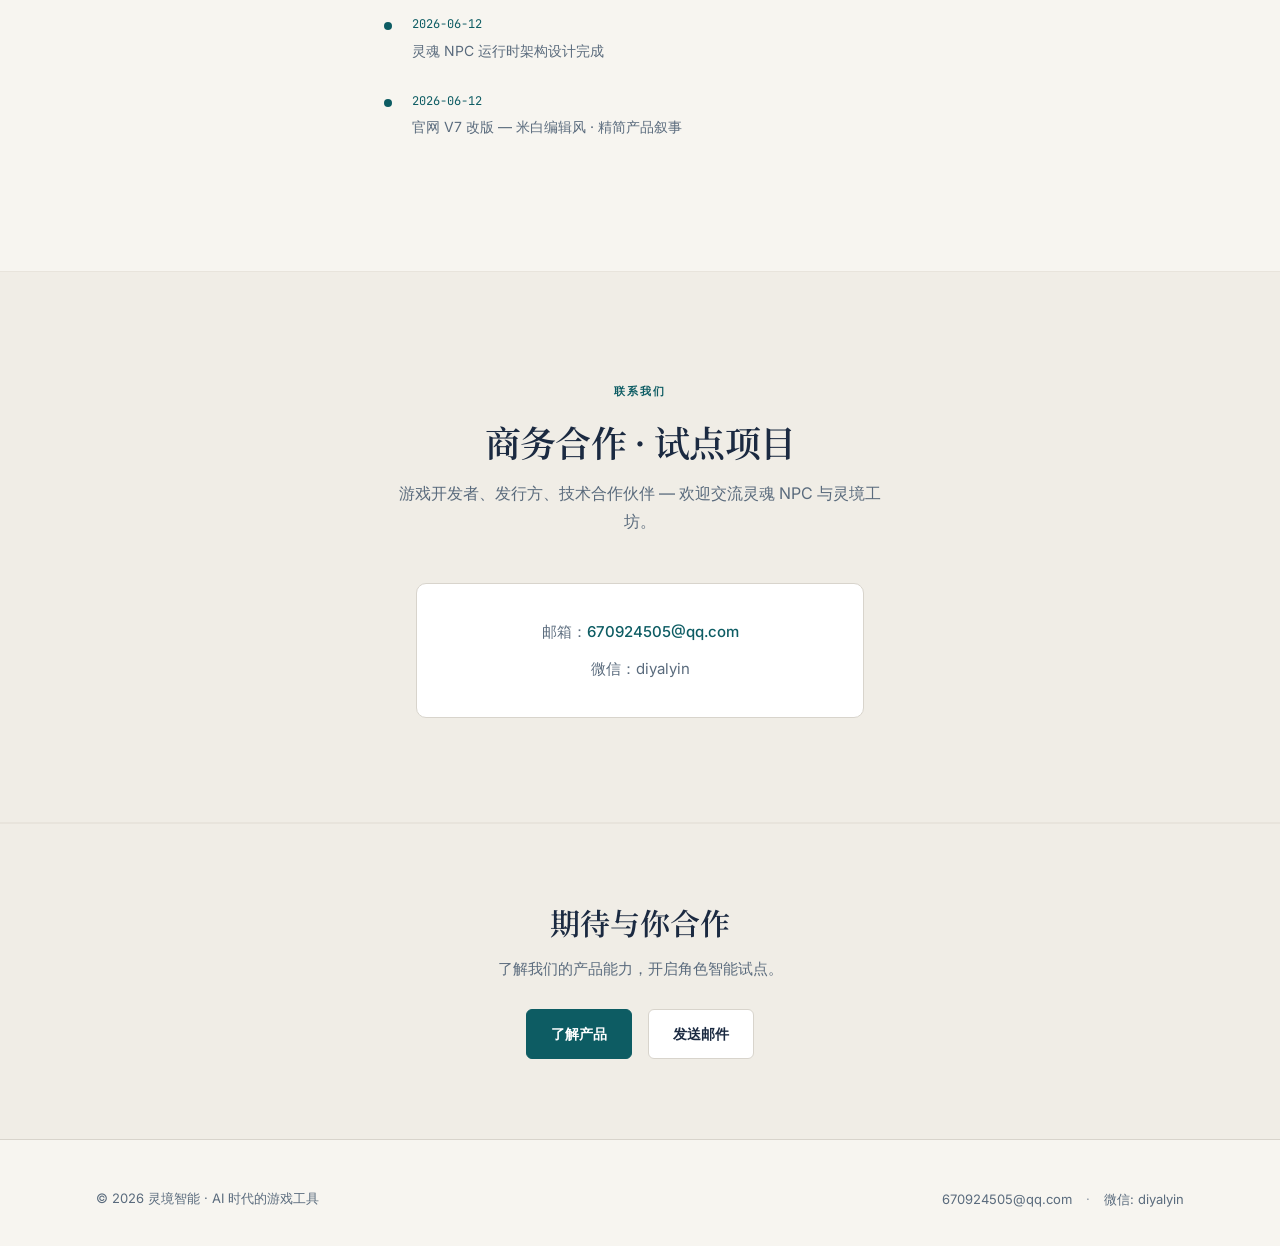
==== commit 290c7141: "V7 polish: refined typography, product cards, CTA, footer, about/product pages consistency" ====
--- a/about/index.html
+++ b/about/index.html
@@ -46,6 +46,7 @@
       <a href="../">首页</a>
       <a href="../product/">产品</a>
       <a href="./" class="active">关于</a>
+      <a href="#contact" class="btn btn-primary btn-sm" style="margin-top:0.75rem;width:100%">联系我们</a>
     </div>
   </header>
 
@@ -54,9 +55,8 @@
       <div class="container fade-in text-center" style="max-width:40rem;margin:0 auto">
         <span class="eyebrow">AI 时代的游戏工具</span>
         <h1 class="display-xl">关于灵境</h1>
-        <p class="lead" style="margin:1.25rem auto 0">
-          成立于 2026 年 6 月。专注低延迟、高并发的角色智能基础设施 —
-          灵魂 NPC 运行时与灵境工坊场景管线，让每一款游戏都拥有灵魂。
+        <p class="lead">
+          专注低延迟、高并发的角色智能基础设施——灵魂 NPC 运行时与灵境工坊场景管线，让每一款游戏都拥有灵魂。
         </p>
       </div>
     </section>
@@ -68,8 +68,7 @@
           <h2 class="display-lg section-title">灵境</h2>
           <div style="color:var(--ink-muted);font-size:0.9375rem;line-height:1.8">
             <p style="margin:0 0 1.25rem"><strong style="color:var(--ink)">「灵」</strong> — 角色的意识、记忆与个性。<strong style="color:var(--ink)">「境」</strong> — 游戏世界与叙事空间。合在一起，即「角色真正生活在其中」的世界。</p>
-            <p style="margin:0 0 1.25rem">「灵境」亦源于钱学森先生对 Virtual Reality 的译名，承载以工程化方式推进游戏技术创新的愿景。</p>
-            <p style="margin:0">我们以灵魂 NPC 运行时为核心，灵境工坊为内容生产层 — 构建 AI 时代游戏工具的完整矩阵。</p>
+            <p style="margin:0">我们以灵魂 NPC 运行时为核心，灵境工坊为内容生产层——构建 AI 时代游戏工具的完整矩阵。</p>
           </div>
         </div>
       </div>
@@ -84,7 +83,7 @@
         <div class="card-grid cols-3 fade-in">
           <div class="card text-center">
             <h3>使命</h3>
-            <p>为游戏团队构建可部署的角色智能基础设施 — 低延迟、高并发、持久化记忆。</p>
+            <p>为游戏团队构建可部署的角色智能基础设施——低延迟、高并发、持久化记忆。</p>
           </div>
           <div class="card text-center">
             <h3>愿景</h3>
@@ -92,7 +91,7 @@
           </div>
           <div class="card text-center">
             <h3>价值观</h3>
-            <p>工程化优先、可集成、可审计。参考 Inworld 与 NVIDIA ACE 的产品路径。</p>
+            <p>工程化优先、可集成、可审计——用可靠的技术，交付可感知的角色体验。</p>
           </div>
         </div>
       </div>
@@ -101,111 +100,51 @@
     <section class="section">
       <div class="container">
         <div class="section-header center fade-in">
-          <span class="eyebrow">架构</span>
-          <h2 class="display-lg section-title">五职能 · 十 Agent 协作</h2>
-          <p class="section-desc">围绕 AI 时代的游戏工具定位，前端、后端、测试、产品、美术分工迭代。</p>
+          <span class="eyebrow">历程</span>
+          <h2 class="display-lg section-title">里程碑</h2>
         </div>
-        <div class="card-grid cols-3 fade-in" style="max-width:48rem;margin:0 auto">
-          <div class="card team-card text-center">
-            <span class="dept">前端</span>
-            <h3>3 Agent</h3>
-            <p>引擎架构 · UI 管线 · 技术美术</p>
-          </div>
-          <div class="card team-card text-center">
-            <span class="dept">后端</span>
-            <h3>3 Agent</h3>
-            <p>智能服务 · AI 工程 · 平台</p>
-          </div>
-          <div class="card team-card text-center">
-            <span class="dept">测试</span>
-            <h3>1 Agent</h3>
-            <p>质量保障 · 性能压测</p>
-          </div>
-          <div class="card team-card text-center">
-            <span class="dept">产品</span>
-            <h3>1 Agent</h3>
-            <p>规划 · 商业化 · 路线图</p>
-          </div>
-          <div class="card team-card text-center">
-            <span class="dept">美术</span>
-            <h3>2 Agent</h3>
-            <p>UI 美术 · 角色原画</p>
-          </div>
-          <div class="card team-card text-center">
-            <span class="dept">领导层</span>
-            <h3>Hermes</h3>
-            <p>战略方向 · 质量监督</p>
-          </div>
+        <div class="timeline fade-in">
+          <div class="timeline-item"><div class="timeline-dot"></div><div><div class="timeline-date">2026-06-12</div><div class="timeline-text">灵境智能正式成立，品牌定位确立</div></div></div>
+          <div class="timeline-item"><div class="timeline-dot"></div><div><div class="timeline-date">2026-06-12</div><div class="timeline-text">灵魂 NPC 运行时架构设计完成</div></div></div>
+          <div class="timeline-item"><div class="timeline-dot"></div><div><div class="timeline-date">2026-06-12</div><div class="timeline-text">官网 V7 改版 — 米白编辑风 · 精简产品叙事</div></div></div>
         </div>
       </div>
     </section>
 
-    <section class="section section-alt">
+    <section class="section section-alt" id="contact">
       <div class="container">
         <div class="section-header center fade-in">
-          <span class="eyebrow">历程</span>
-          <h2 class="display-lg section-title">里程碑</h2>
+          <span class="eyebrow">联系我们</span>
+          <h2 class="display-lg section-title">商务合作 · 试点项目</h2>
+          <p class="section-desc">游戏开发者、发行方、技术合作伙伴 — 欢迎交流灵魂 NPC 与灵境工坊。</p>
         </div>
-        <div class="timeline fade-in">
-          <div class="timeline-item"><div class="timeline-dot"></div><div><div class="timeline-date">2026-06-12</div><div class="timeline-text">灵境智能正式成立，AI 时代的游戏工具定位确立</div></div></div>
-          <div class="timeline-item"><div class="timeline-dot"></div><div><div class="timeline-date">2026-06-12</div><div class="timeline-text">灵魂 NPC 运行时架构设计完成</div></div></div>
-          <div class="timeline-item"><div class="timeline-dot"></div><div><div class="timeline-date">2026-06-12</div><div class="timeline-text">五职能协作体系上线</div></div></div>
-          <div class="timeline-item"><div class="timeline-dot"></div><div><div class="timeline-date">2026-06-13</div><div class="timeline-text">官网 V5 改版 — 深海军蓝 · 青色能量 · 玻璃拟态</div></div></div>
-          <div class="timeline-item"><div class="timeline-dot"></div><div><div class="timeline-date">2026-06-12</div><div class="timeline-text">官网 V6 改版 — 米白编辑风 · 暖米白 / 深墨蓝 / 深青色</div></div></div>
+        <div class="contact-card fade-in">
+          <p>邮箱：<a href="mailto:670924505@qq.com">670924505@qq.com</a></p>
+          <p>微信：diyalyin</p>
         </div>
-      </div>
-    </section>
-
-    <section class="section" id="contact">
-      <div class="container">
-        <div class="section-header center fade-in">
-          <span class="eyebrow">加入我们</span>
-          <h2 class="display-lg section-title">开放职位</h2>
-        </div>
-        <div class="card-grid cols-3 fade-in" style="max-width:48rem;margin:0 auto">
-          <div class="card text-center"><h3>游戏开发工程师</h3><p>全职 / 远程</p></div>
-          <div class="card text-center"><h3>AI 工程师</h3><p>全职 / 远程</p></div>
-          <div class="card text-center"><h3>技术美术</h3><p>全职 / 兼职</p></div>
-        </div>
-        <p class="text-center fade-in" style="margin-top:2rem;font-size:0.875rem;color:var(--ink-muted)">
-          简历与合作咨询：<a href="mailto:670924505@qq.com" class="link-accent">670924505@qq.com</a>
-        </p>
       </div>
     </section>
 
     <section class="cta-band">
       <div class="container fade-in">
         <h2>期待与你合作</h2>
-        <p>游戏开发者、发行方、技术合作伙伴 — 欢迎交流灵魂 NPC 试点项目。</p>
-        <a href="../product/" class="btn btn-primary">了解产品</a>
+        <p>了解我们的产品能力，开启角色智能试点。</p>
+        <div class="hero-actions">
+          <a href="../product/" class="btn btn-primary">了解产品</a>
+          <a href="mailto:670924505@qq.com" class="btn btn-secondary">发送邮件</a>
+        </div>
       </div>
     </section>
   </main>
 
   <footer class="site-footer">
-    <div class="container">
-      <div class="footer-grid">
-        <div>
-          <a href="../" class="brand">
-            <svg class="brand-logo" width="32" height="32" viewBox="0 0 40 40" fill="none" aria-hidden="true">
-              <ellipse cx="20" cy="20" rx="16" ry="10" stroke="#0d5c63" stroke-width="1.5" transform="rotate(-20 20 20)" fill="none"/>
-              <circle cx="20" cy="18" r="4" stroke="#0d5c63" stroke-width="1.5" fill="none"/>
-              <circle cx="20" cy="18" r="1.5" fill="#0d5c63"/>
-              <line x1="16" y1="14" x2="12" y2="10" stroke="#0d5c63" stroke-width="1" stroke-linecap="round"/>
-              <line x1="24" y1="14" x2="28" y2="10" stroke="#0d5c63" stroke-width="1" stroke-linecap="round"/>
-              <line x1="20" y1="22" x2="20" y2="26" stroke="#0d5c63" stroke-width="1" stroke-linecap="round"/>
-              <circle cx="12" cy="10" r="1.5" stroke="#0d5c63" stroke-width="1" fill="none"/>
-              <circle cx="28" cy="10" r="1.5" stroke="#0d5c63" stroke-width="1" fill="none"/>
-              <circle cx="20" cy="26" r="1.5" stroke="#0d5c63" stroke-width="1" fill="none"/>
-            </svg>
-            <div><div class="brand-name">灵境智能</div><div class="brand-tag">AI 时代的游戏工具</div></div>
-          </a>
-          <p class="footer-desc">灵魂 NPC · 灵境工坊 — 让每一款游戏都拥有灵魂。</p>
-        </div>
-        <div class="footer-col"><h4>导航</h4><ul><li><a href="../">首页</a></li><li><a href="../product/">产品</a></li><li><a href="./">关于</a></li></ul></div>
-        <div class="footer-col"><h4>联系</h4><ul><li><a href="mailto:670924505@qq.com">670924505@qq.com</a></li></ul></div>
+    <div class="container inner">
+      <span>© 2026 灵境智能 · AI 时代的游戏工具</span>
+      <div class="footer-links">
+        <a href="mailto:670924505@qq.com">670924505@qq.com</a>
+        <span class="sep">·</span>
+        <span>微信: diyalyin</span>
       </div>
-      <div class="footer-bottom"><span>© 2026 灵境智能</span><span>AI 时代的游戏工具</span></div>
     </div>
   </footer>
   <script src="../assets/site.js"></script>
--- a/assets/site.css
+++ b/assets/site.css
@@ -1,4 +1,4 @@
-/* 灵境智能 V6 — 米白编辑风 · 暖米白 / 深墨蓝 / 深青色 */
+/* 灵境智能 V7 — 米白编辑风 · 暖米白 / 深墨蓝 / 深青色 */
 :root {
   --bg-warm: #f7f5f0;
   --bg-alt: #f0ede6;
@@ -7,14 +7,14 @@
   --ink-muted: #5a6b7d;
   --ink-subtle: #8a96a3;
   --accent: #0d5c63;
-  --accent-hover: #0a4a50;
+  --accent-hover: #094950;
   --accent-light: #e8f2f3;
   --border: #d8d4cc;
   --border-subtle: #e8e4dc;
   --max-w: 72rem;
-  --section-y: 7rem;
+  --section-y: 6.5rem;
   --radius: 0.375rem;
-  --radius-lg: 0.5rem;
+  --radius-lg: 0.625rem;
   --font-display: "Noto Serif SC", "Source Han Serif SC", Georgia, serif;
   --font-body: "Inter", system-ui, -apple-system, sans-serif;
   --font-mono: "JetBrains Mono", "Fira Code", monospace;
@@ -54,36 +54,39 @@
 /* —— Typography —— */
 .display-xl {
   font-family: var(--font-display);
-  font-size: clamp(2.25rem, 5vw, 3.5rem);
-  font-weight: 500;
-  line-height: 1.2;
-  letter-spacing: -0.02em;
+  font-size: clamp(2.25rem, 5vw, 3.375rem);
+  font-weight: 600;
+  line-height: 1.12;
+  letter-spacing: -0.025em;
   color: var(--ink);
+  margin: 0;
 }
 
 .display-lg {
   font-family: var(--font-display);
-  font-size: clamp(1.75rem, 3.5vw, 2.375rem);
-  font-weight: 500;
-  line-height: 1.25;
-  letter-spacing: -0.015em;
+  font-size: clamp(1.75rem, 3.5vw, 2.25rem);
+  font-weight: 600;
+  line-height: 1.22;
+  letter-spacing: -0.018em;
+  margin: 0;
 }
 
 .lead {
-  font-size: 1.125rem;
-  line-height: 1.8;
+  font-size: 1.0625rem;
+  line-height: 1.75;
   color: var(--ink-muted);
   max-width: 36rem;
+  margin: 0;
 }
 
 .eyebrow {
   display: inline-block;
-  font-size: 0.75rem;
-  font-weight: 600;
-  letter-spacing: 0.14em;
+  font-size: 0.6875rem;
+  font-weight: 600;
+  letter-spacing: 0.16em;
   text-transform: uppercase;
   color: var(--accent);
-  margin-bottom: 1rem;
+  margin-bottom: 1.25rem;
 }
 
 .section-title { margin: 0 0 1rem; }
@@ -202,13 +205,14 @@
 
 .btn-primary {
   background: var(--accent);
-  color: var(--bg-panel);
+  color: #ffffff;
   border-color: var(--accent);
 }
 
 .btn-primary:hover {
   background: var(--accent-hover);
   border-color: var(--accent-hover);
+  color: #ffffff;
 }
 
 .btn-secondary {
@@ -236,7 +240,15 @@
 
 /* —— Hero —— */
 .hero {
-  padding: calc(4rem + 4rem) 0 var(--section-y);
+  padding: calc(4rem + 5rem) 0 var(--section-y);
+}
+
+.hero-text .lead {
+  margin-top: 1.75rem;
+}
+
+.hero-text .hero-actions {
+  margin-top: 2.25rem;
 }
 
 .hero-grid {
@@ -255,7 +267,7 @@
 .hero-actions {
   display: flex;
   flex-wrap: wrap;
-  gap: 0.75rem;
+  gap: 1rem;
   margin-top: 2rem;
 }
 
@@ -295,27 +307,28 @@
 /* —— Product Cards (Homepage) —— */
 .product-grid {
   display: grid;
-  gap: 1.5rem;
-  margin-top: 3.5rem;
+  gap: 1.75rem;
+  margin-top: 3.75rem;
 }
 
 @media (min-width: 768px) {
-  .product-grid { grid-template-columns: repeat(2, 1fr); gap: 2rem; }
+  .product-grid { grid-template-columns: repeat(2, 1fr); gap: 2.25rem; }
 }
 
 .product-card {
   background: var(--bg-panel);
   border: 1px solid var(--border);
   border-radius: var(--radius-lg);
-  padding: 2.5rem 2rem;
-  transition: border-color 0.2s, box-shadow 0.2s;
+  padding: 2.625rem 2.25rem;
+  transition: border-color 0.25s ease, box-shadow 0.25s ease, transform 0.25s ease;
   display: flex;
   flex-direction: column;
 }
 
 .product-card:hover {
   border-color: var(--accent);
-  box-shadow: 0 2px 16px rgba(13, 92, 99, 0.06);
+  box-shadow: 0 6px 28px rgba(13, 92, 99, 0.09);
+  transform: translateY(-2px);
 }
 
 .product-icon {
@@ -355,19 +368,22 @@
 
 .product-features li {
   font-size: 0.8125rem;
-  color: var(--ink-muted);
-  padding: 0.5rem 0;
+  line-height: 1.55;
+  color: var(--ink-muted);
+  padding: 0.5625rem 0 0.5625rem 1.125rem;
   border-top: 1px solid var(--border-subtle);
-  padding-left: 1.25rem;
   position: relative;
 }
 
 .product-features li::before {
   content: "·";
   position: absolute;
-  left: 0;
+  left: 0.125rem;
+  top: 0.5625rem;
   color: var(--accent);
   font-weight: 700;
+  font-size: 1rem;
+  line-height: 1;
 }
 
 .product-link {
@@ -406,12 +422,7 @@
   border-bottom: 1px solid var(--border-subtle);
 }
 
-.section-dark {
-  background: var(--bg-alt);
-  border-top: 1px solid var(--border-subtle);
-}
-
-.section-header { margin-bottom: 3.5rem; }
+.section-header { margin-bottom: 3rem; }
 
 .section-header.center { text-align: center; }
 
@@ -426,9 +437,16 @@
   gap: 1.5rem;
 }
 
+@media (min-width: 640px) {
+  .card-grid.cols-4 { grid-template-columns: repeat(2, 1fr); }
+}
+
 @media (min-width: 768px) {
   .card-grid.cols-3 { grid-template-columns: repeat(3, 1fr); }
   .card-grid.cols-2 { grid-template-columns: repeat(2, 1fr); }
+}
+
+@media (min-width: 960px) {
   .card-grid.cols-4 { grid-template-columns: repeat(4, 1fr); }
 }
 
@@ -489,15 +507,22 @@
 
 .card-list li {
   font-size: 0.8125rem;
-  color: var(--ink-muted);
-  padding: 0.375rem 0;
+  line-height: 1.55;
+  color: var(--ink-muted);
+  padding: 0.4375rem 0 0.4375rem 1.125rem;
   border-top: 1px solid var(--border-subtle);
+  position: relative;
 }
 
 .card-list li::before {
-  content: "—";
-  margin-right: 0.5rem;
-  color: var(--accent);
+  content: "·";
+  position: absolute;
+  left: 0.125rem;
+  top: 0.4375rem;
+  color: var(--accent);
+  font-weight: 700;
+  font-size: 1rem;
+  line-height: 1;
 }
 
 /* —— Soul NPC showcase —— */
@@ -668,6 +693,7 @@
   margin-bottom: 0.75rem;
 }
 
+.workshop-step h3,
 .workshop-step h4 {
   margin: 0 0 0.5rem;
   font-size: 0.9375rem;
@@ -918,33 +944,82 @@
 }
 
 /* —— CTA band —— */
-.cta-band {
+.cta-band,
+.cta-section {
   padding: 5rem 0;
   text-align: center;
   border-top: 1px solid var(--border-subtle);
   background: var(--bg-alt);
 }
 
-.cta-band h2 {
-  margin: 0 0 0.75rem;
+.cta-section .container {
+  margin-left: auto;
+  margin-right: auto;
+}
+
+.cta-band h2,
+.cta-section h2 {
+  margin: 0 0 0.875rem;
   font-family: var(--font-display);
-  font-size: 1.75rem;
-  font-weight: 500;
-}
-
-.cta-band p {
-  margin: 0 auto 1.5rem;
+  font-size: clamp(1.5rem, 3vw, 1.875rem);
+  font-weight: 600;
+  line-height: 1.25;
+}
+
+.cta-band p,
+.cta-section p {
+  margin: 0 auto 1.75rem;
   max-width: 28rem;
   color: var(--ink-muted);
   font-size: 0.9375rem;
+  line-height: 1.7;
+}
+
+.cta-band .hero-actions,
+.cta-section .hero-actions {
+  justify-content: center;
+  margin-top: 0;
 }
 
 /* —— Footer —— */
 .site-footer {
   background: var(--bg-warm);
   color: var(--ink-muted);
-  padding: 3.5rem 0 2rem;
+  padding: 3rem 0 2.25rem;
   border-top: 1px solid var(--border);
+}
+
+.site-footer .inner {
+  display: flex;
+  flex-wrap: wrap;
+  justify-content: space-between;
+  align-items: center;
+  gap: 1.25rem 2rem;
+}
+
+.site-footer .inner > span {
+  font-size: 0.8125rem;
+  line-height: 1.5;
+}
+
+.footer-links {
+  display: flex;
+  flex-wrap: wrap;
+  align-items: center;
+  gap: 0.625rem 0.875rem;
+  font-size: 0.8125rem;
+}
+
+.footer-links a {
+  color: var(--ink-muted);
+  transition: color 0.15s;
+}
+
+.footer-links a:hover { color: var(--accent); }
+
+.footer-links .sep {
+  color: var(--ink-subtle);
+  user-select: none;
 }
 
 .site-footer .brand-name { color: var(--ink); }
@@ -1005,8 +1080,16 @@
 
 /* —— Page hero —— */
 .page-hero {
-  padding: calc(4rem + 3rem) 0 3rem;
+  padding: calc(4rem + 3.5rem) 0 3.25rem;
   border-bottom: 1px solid var(--border-subtle);
+}
+
+.page-hero .lead {
+  margin-top: 1.375rem;
+}
+
+.page-hero .hero-actions {
+  margin-top: 2rem;
 }
 
 /* —— Fade-in —— */
@@ -1034,5 +1117,29 @@
 .link-accent { color: var(--accent); }
 .link-accent:hover { color: var(--accent-hover); }
 
-/* Legacy class aliases — no glass/glow in V6 */
-.glass { background: var(--bg-panel); border: 1px solid var(--border); border-radius: var(--radius-lg); }
+/* Contact block */
+.contact-card {
+  max-width: 28rem;
+  margin: 0 auto;
+  padding: 2.25rem 2rem;
+  background: var(--bg-panel);
+  border: 1px solid var(--border);
+  border-radius: var(--radius-lg);
+  text-align: center;
+}
+
+.contact-card p {
+  margin: 0 0 0.75rem;
+  font-size: 0.9375rem;
+  color: var(--ink-muted);
+  line-height: 1.65;
+}
+
+.contact-card p:last-child { margin-bottom: 0; }
+
+.contact-card a {
+  color: var(--accent);
+  font-weight: 500;
+}
+
+.contact-card a:hover { color: var(--accent-hover); }
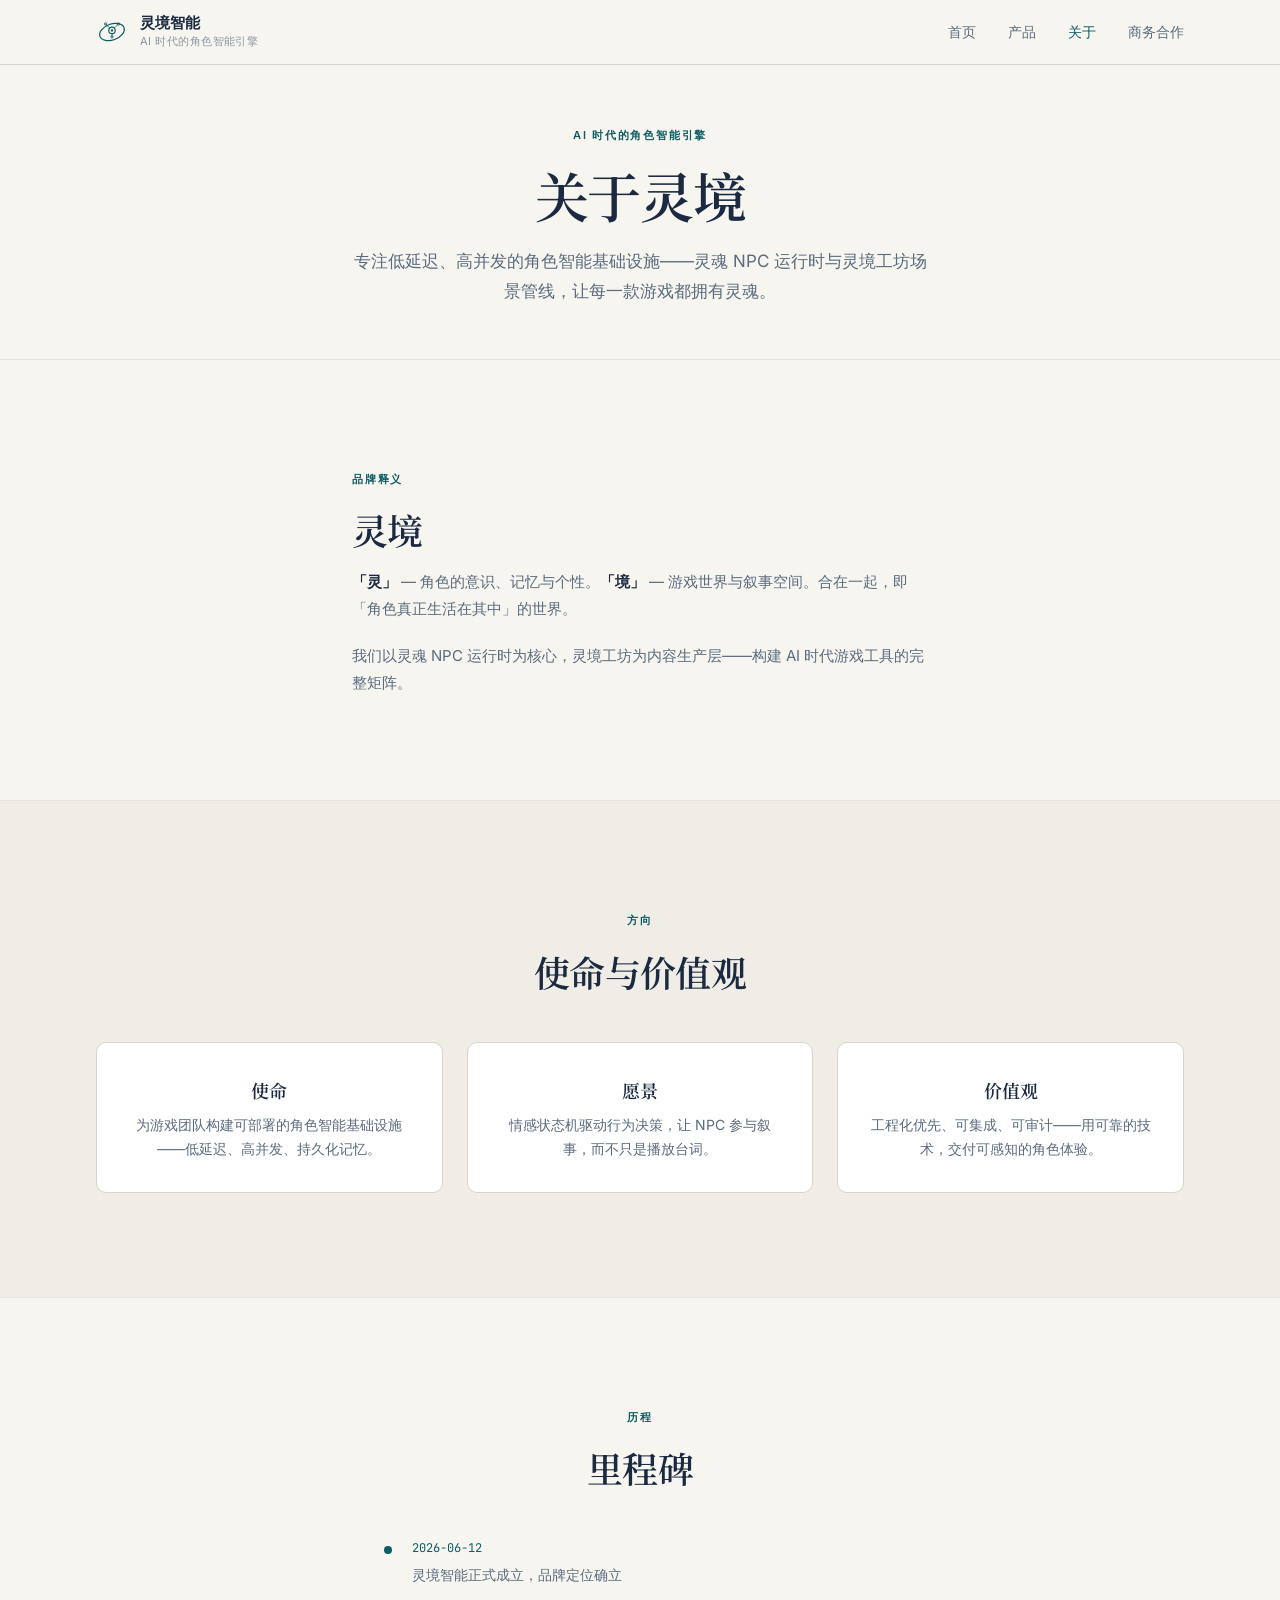
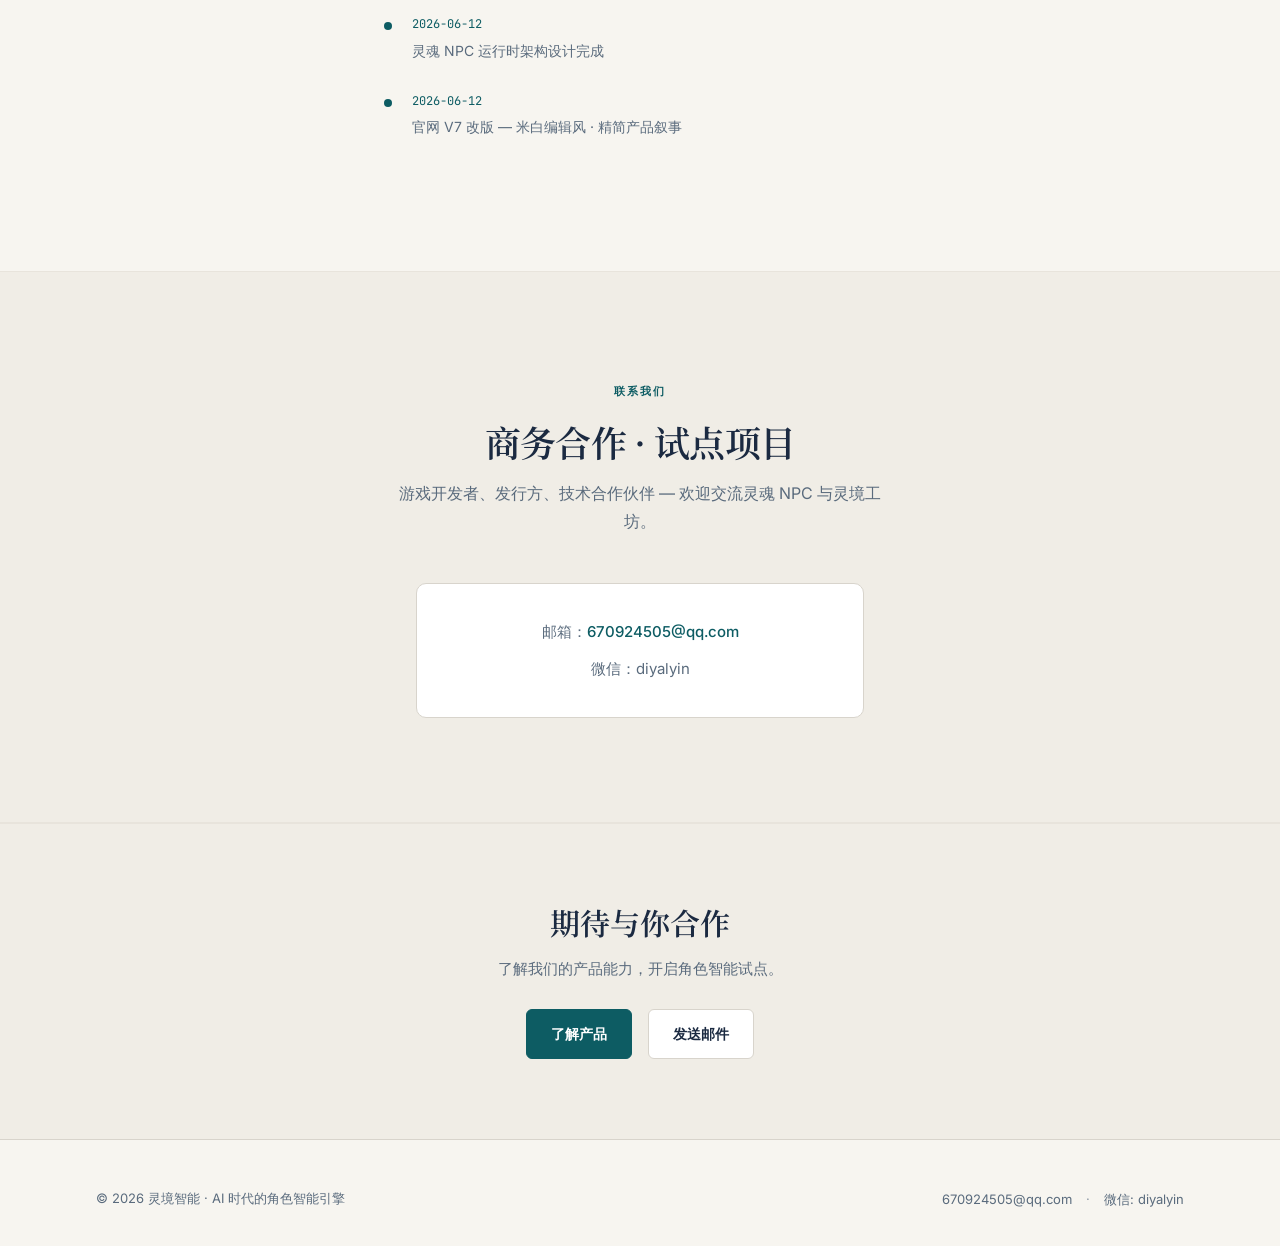
==== commit 34cf06d8: "V7.1: slogan update, nav refinement, gradient accent line" ====
--- a/about/index.html
+++ b/about/index.html
@@ -4,7 +4,7 @@
   <meta charset="UTF-8">
   <meta name="viewport" content="width=device-width, initial-scale=1.0">
   <link rel="icon" type="image/svg+xml" href="../favicon.svg">
-  <meta name="description" content="灵境智能 — AI 时代的游戏工具。使命、团队与发展历程。">
+  <meta name="description" content="灵境智能 — AI 时代的角色智能引擎。使命、团队与发展历程。">
   <meta property="og:title" content="关于我们 | 灵境智能">
   <link rel="preconnect" href="https://fonts.googleapis.com">
   <link rel="preconnect" href="https://fonts.gstatic.com" crossorigin>
@@ -29,14 +29,14 @@
         </svg>
         <div>
           <div class="brand-name">灵境智能</div>
-          <div class="brand-tag">AI 时代的游戏工具</div>
+          <div class="brand-tag">AI 时代的角色智能引擎</div>
         </div>
       </a>
       <nav class="nav-desktop">
         <a href="../" class="nav-link">首页</a>
         <a href="../product/" class="nav-link">产品</a>
         <a href="./" class="nav-link active">关于</a>
-        <a href="#contact" class="btn btn-primary btn-sm">联系我们</a>
+        <a href="#contact" class="nav-link nav-contact">商务合作</a>
       </nav>
       <button id="nav-toggle" class="nav-toggle" aria-label="打开菜单" aria-expanded="false">
         <svg width="24" height="24" fill="none" stroke="currentColor" stroke-width="2" viewBox="0 0 24 24"><path d="M4 6h16M4 12h16M4 18h16"/></svg>
@@ -46,14 +46,14 @@
       <a href="../">首页</a>
       <a href="../product/">产品</a>
       <a href="./" class="active">关于</a>
-      <a href="#contact" class="btn btn-primary btn-sm" style="margin-top:0.75rem;width:100%">联系我们</a>
+      <a href="#contact" class="nav-contact-mobile">商务合作</a>
     </div>
   </header>
 
   <main>
     <section class="page-hero">
       <div class="container fade-in text-center" style="max-width:40rem;margin:0 auto">
-        <span class="eyebrow">AI 时代的游戏工具</span>
+        <span class="eyebrow">AI 时代的角色智能引擎</span>
         <h1 class="display-xl">关于灵境</h1>
         <p class="lead">
           专注低延迟、高并发的角色智能基础设施——灵魂 NPC 运行时与灵境工坊场景管线，让每一款游戏都拥有灵魂。
@@ -139,7 +139,7 @@
 
   <footer class="site-footer">
     <div class="container inner">
-      <span>© 2026 灵境智能 · AI 时代的游戏工具</span>
+      <span>© 2026 灵境智能 · AI 时代的角色智能引擎</span>
       <div class="footer-links">
         <a href="mailto:670924505@qq.com">670924505@qq.com</a>
         <span class="sep">·</span>
--- a/assets/site.css
+++ b/assets/site.css
@@ -89,6 +89,21 @@
   margin-bottom: 1.25rem;
 }
 
+/* "核心产品" eyebrow 渐变装饰线 */
+.eyebrow-product {
+  position: relative;
+}
+.eyebrow-product::after {
+  content: "";
+  position: absolute;
+  left: 0;
+  bottom: -6px;
+  width: 40px;
+  height: 2px;
+  background: linear-gradient(to right, var(--accent), transparent);
+  border-radius: 1px;
+}
+
 .section-title { margin: 0 0 1rem; }
 
 .section-desc {
@@ -156,6 +171,24 @@
 .nav-link:hover,
 .nav-link.active { color: var(--accent); }
 
+/* 商务合作 — 文字链接样式，hover 变深青 */
+.nav-contact {
+  color: var(--ink-muted);
+  transition: color 0.15s;
+}
+.nav-contact:hover { color: var(--accent); }
+
+/* 移动端商务合作链接 */
+.nav-contact-mobile {
+  display: block;
+  padding: 0.625rem 0;
+  font-size: 0.875rem;
+  font-weight: 500;
+  color: var(--ink-muted);
+  transition: color 0.15s;
+}
+.nav-contact-mobile:hover { color: var(--accent); }
+
 .nav-toggle {
   display: flex;
   padding: 0.5rem;
